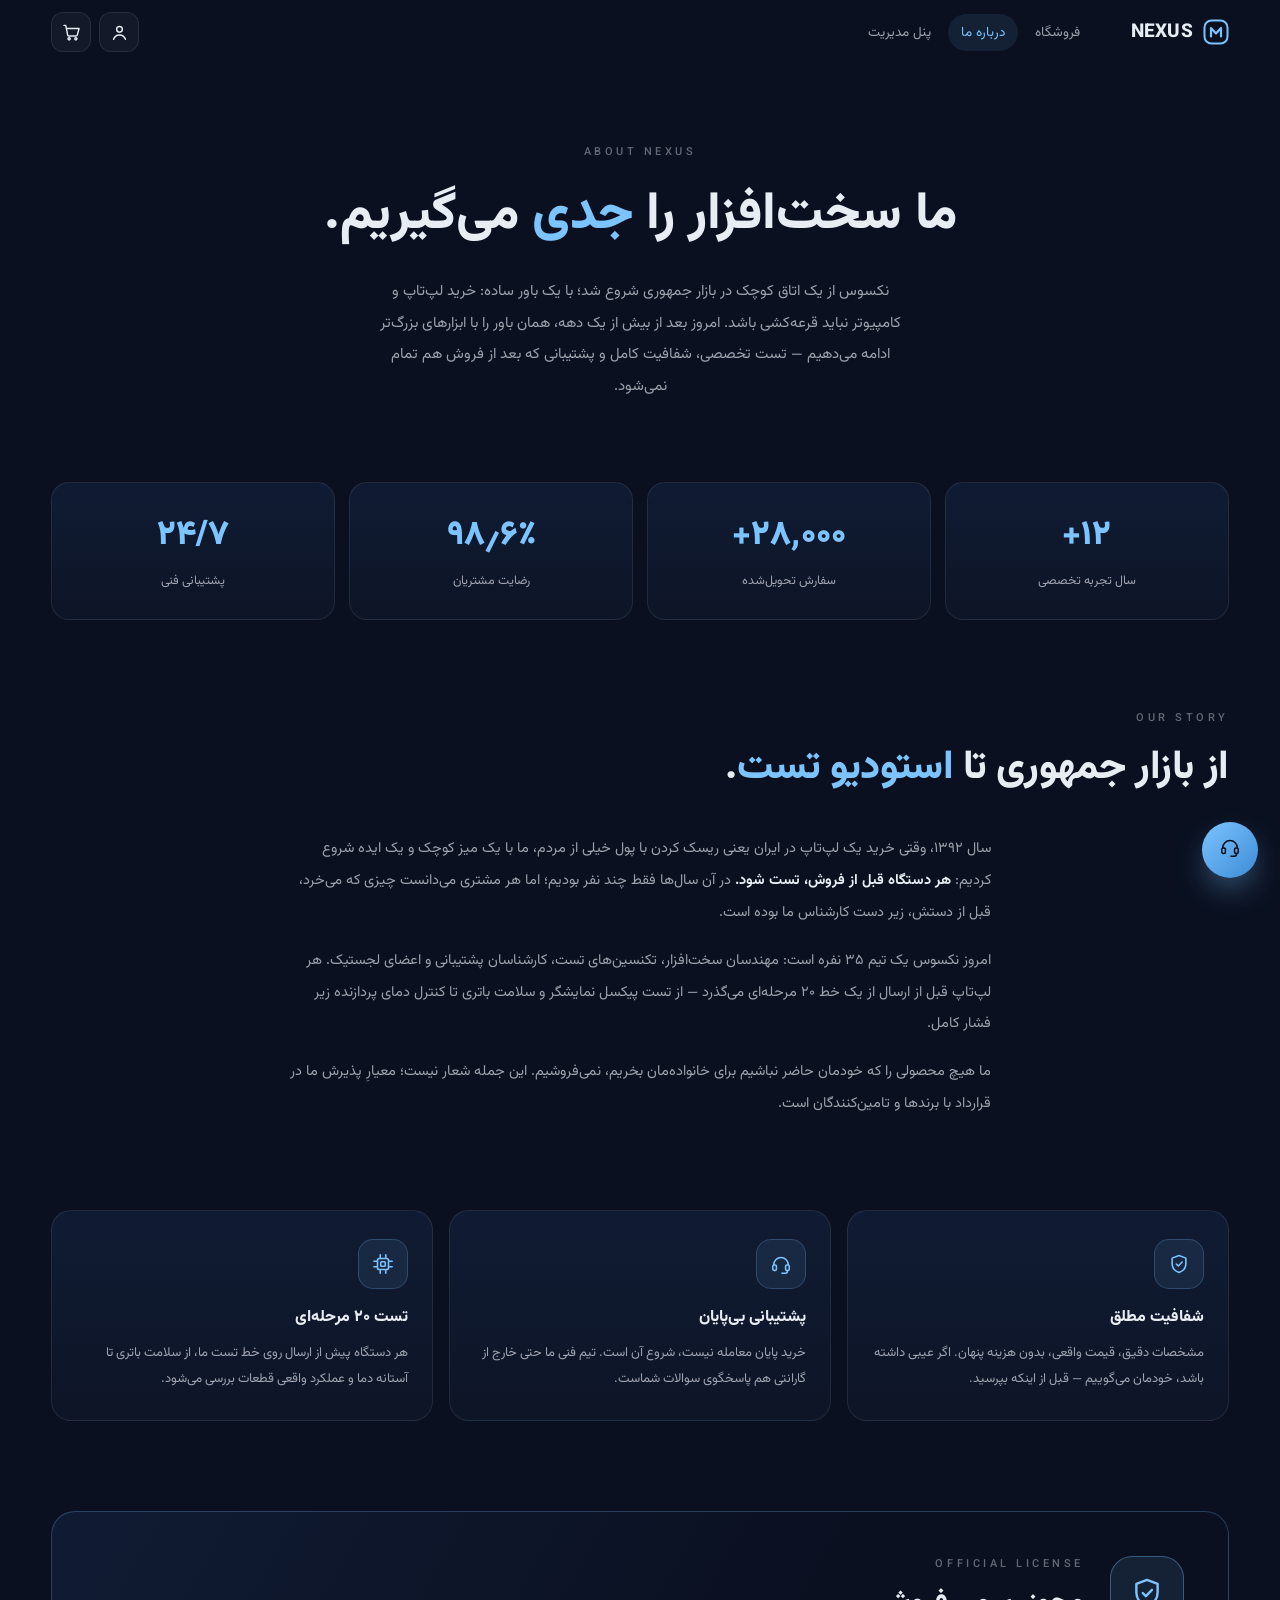
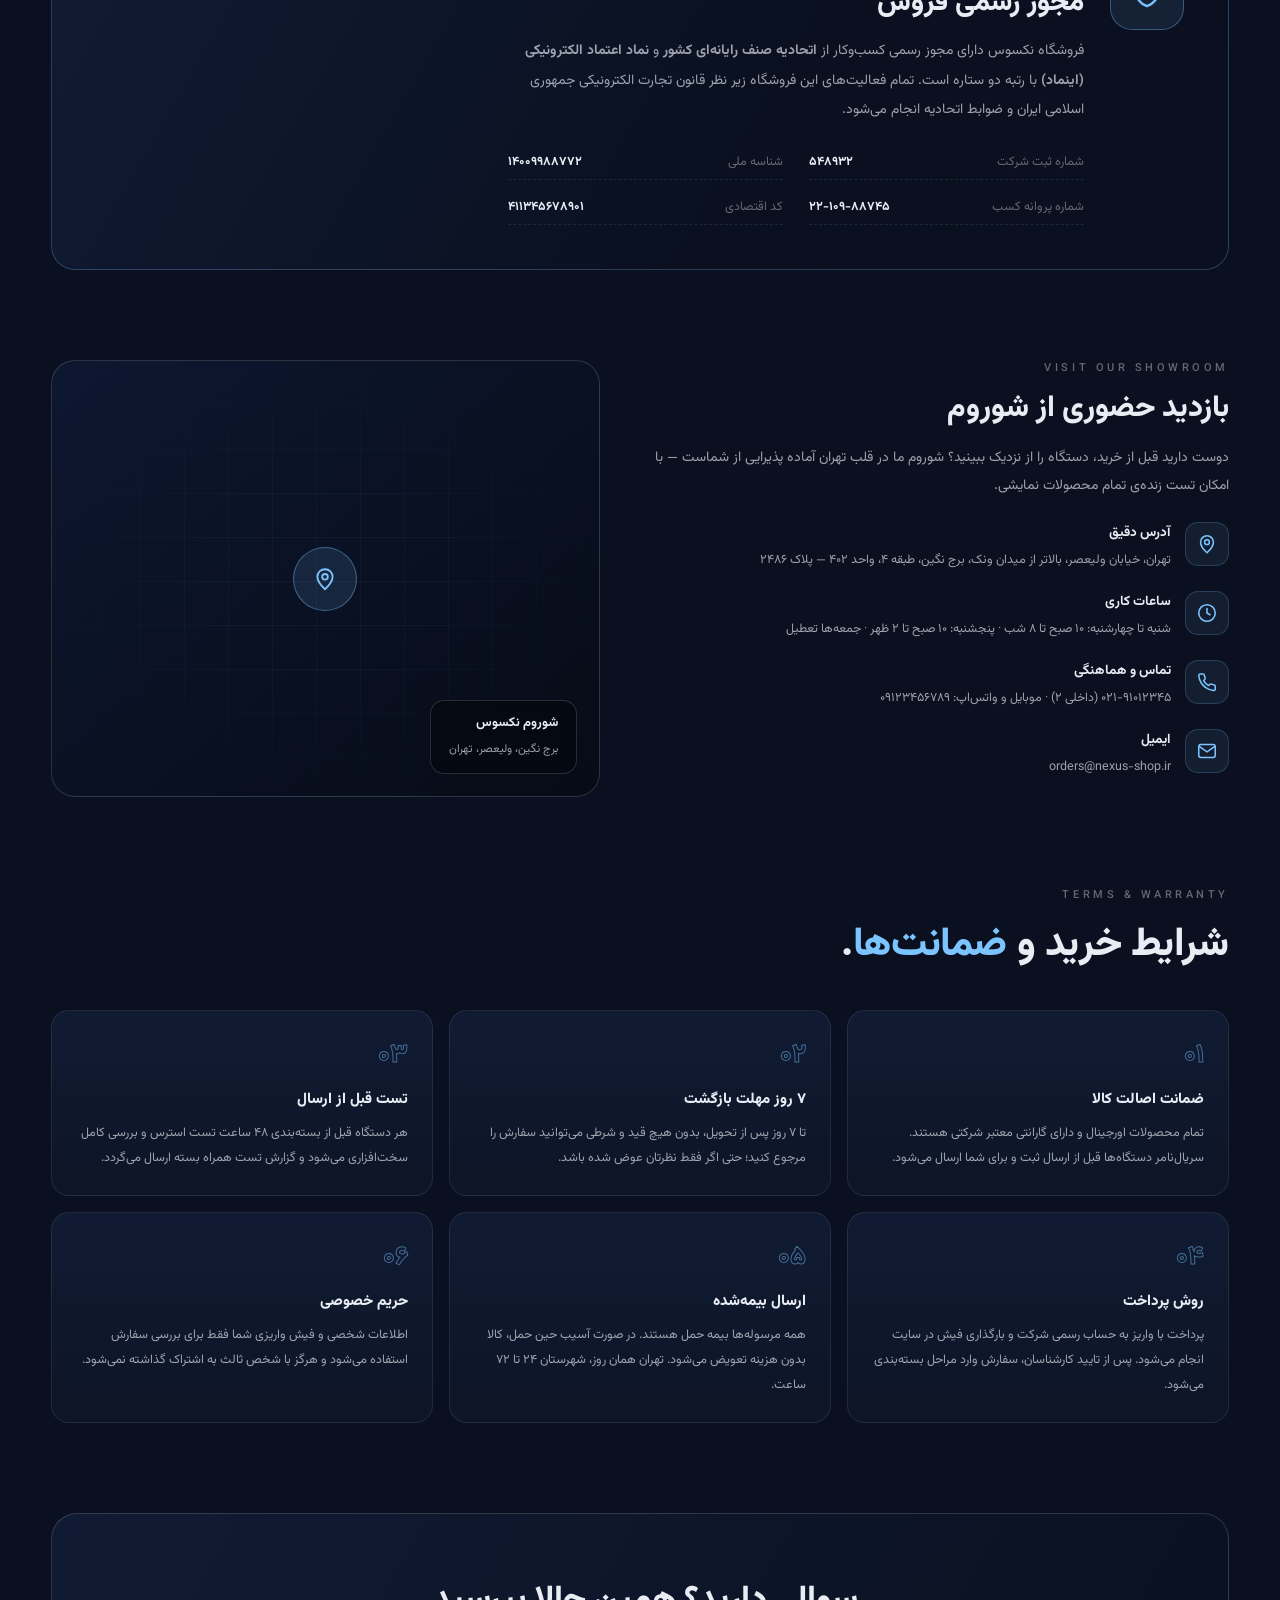
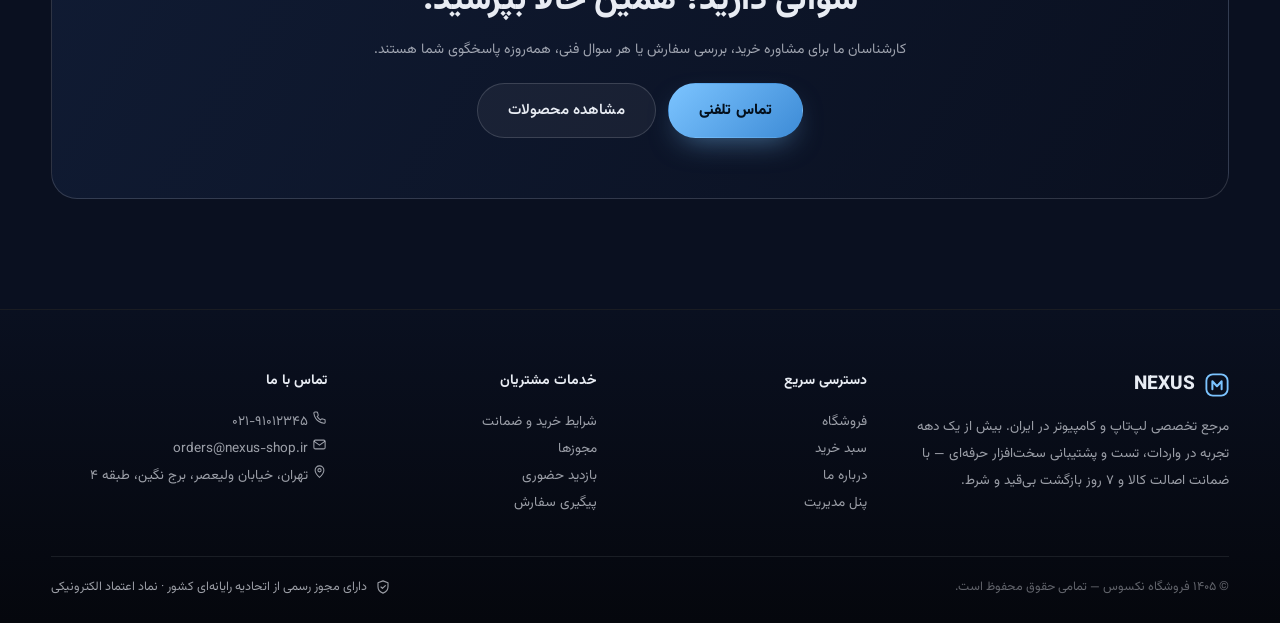
==== about.html @ 098ae483 "Nexus Shop — Persian computer & laptop store (static site)" ====
<!doctype html>
<html lang="fa" dir="rtl">
<head>
<meta charset="utf-8" />
<meta name="viewport" content="width=device-width, initial-scale=1, viewport-fit=cover" />
<title>درباره ما — نکسوس</title>
<link rel="preconnect" href="https://fonts.googleapis.com">
<link rel="preconnect" href="https://fonts.gstatic.com" crossorigin>
<link href="https://fonts.googleapis.com/css2?family=Vazirmatn:wght@200;300;400;500;600;700;800;900&display=swap" rel="stylesheet">
<link rel="stylesheet" href="css/styles.css">
<link rel="icon" href="data:image/svg+xml,<svg xmlns='http://www.w3.org/2000/svg' viewBox='0 0 26 26'><rect x='1' y='1' width='24' height='24' rx='7' fill='%230a1020' stroke='%237cc4ff' stroke-width='2'/><path d='M8 17.5V9l5 5.4L18 9v8.5' stroke='%237cc4ff' stroke-width='2.2' fill='none' stroke-linecap='round'/></svg>">
</head>
<body>

<main>
  <!-- hero -->
  <section class="about-hero">
    <div class="container">
      <div class="eyebrow">About Nexus</div>
      <h1>ما سخت‌افزار را <em>جدی</em> می‌گیریم.</h1>
      <p class="about-lede">
        نکسوس از یک اتاق کوچک در بازار جمهوری شروع شد؛ با یک باور ساده:
        خرید لپ‌تاپ و کامپیوتر نباید قرعه‌کشی باشد. امروز بعد از بیش از یک دهه،
        همان باور را با ابزارهای بزرگ‌تر ادامه می‌دهیم — تست تخصصی، شفافیت کامل
        و پشتیبانی که بعد از فروش هم تمام نمی‌شود.
      </p>
    </div>
  </section>

  <!-- numbers -->
  <section class="container">
    <div class="about-numbers">
      <div class="num reveal"><b>۱۲+</b><span>سال تجربه تخصصی</span></div>
      <div class="num reveal"><b>۲۸٬۰۰۰+</b><span>سفارش تحویل‌شده</span></div>
      <div class="num reveal"><b>۹۸٫۶٪</b><span>رضایت مشتریان</span></div>
      <div class="num reveal"><b>۲۴/۷</b><span>پشتیبانی فنی</span></div>
    </div>
  </section>

  <!-- story -->
  <section class="section container">
    <div class="section-head">
      <div>
        <div class="eyebrow">Our Story</div>
        <h2>از بازار جمهوری تا <em>استودیو تست</em>.</h2>
      </div>
    </div>
    <div class="about-story">
      <p>
        سال ۱۳۹۲، وقتی خرید یک لپ‌تاپ در ایران یعنی ریسک کردن با پول خیلی از مردم،
        ما با یک میز کوچک و یک ایده شروع کردیم: <b>هر دستگاه قبل از فروش، تست شود.</b>
        در آن سال‌ها فقط چند نفر بودیم؛ اما هر مشتری می‌دانست چیزی که می‌خرد،
        قبل از دستش، زیر دست کارشناس ما بوده است.
      </p>
      <p>
        امروز نکسوس یک تیم ۳۵ نفره است: مهندسان سخت‌افزار، تکنسین‌های تست،
        کارشناسان پشتیبانی و اعضای لجستیک. هر لپ‌تاپ قبل از ارسال از یک خط ۲۰ مرحله‌ای
        می‌گذرد — از تست پیکسل نمایشگر و سلامت باتری تا کنترل دمای پردازنده زیر فشار کامل.
      </p>
      <p>
        ما هیچ محصولی را که خودمان حاضر نباشیم برای خانواده‌مان بخریم، نمی‌فروشیم.
        این جمله شعار نیست؛ معیارِ پذیرش ما در قرارداد با برندها و تامین‌کنندگان است.
      </p>
    </div>
  </section>

  <!-- values -->
  <section class="section container">
    <div class="about-values">
      <div class="value-card reveal">
        <div class="v-ico" data-ico="shield"></div>
        <h3>شفافیت مطلق</h3>
        <p>مشخصات دقیق، قیمت واقعی، بدون هزینه پنهان. اگر عیبی داشته باشد، خودمان می‌گوییم — قبل از اینکه بپرسید.</p>
      </div>
      <div class="value-card reveal">
        <div class="v-ico" data-ico="headset"></div>
        <h3>پشتیبانی بی‌پایان</h3>
        <p>خرید پایان معامله نیست، شروع آن است. تیم فنی ما حتی خارج از گارانتی هم پاسخگوی سوالات شماست.</p>
      </div>
      <div class="value-card reveal">
        <div class="v-ico" data-ico="cpu"></div>
        <h3>تست ۲۰ مرحله‌ای</h3>
        <p>هر دستگاه پیش از ارسال روی خط تست ما، از سلامت باتری تا آستانه دما و عملکرد واقعی قطعات بررسی می‌شود.</p>
      </div>
    </div>
  </section>

  <!-- license -->
  <section class="section container" id="license">
    <div class="license-card reveal">
      <div class="lic-badge" id="licBadge"></div>
      <div class="lic-body">
        <div class="eyebrow">Official License</div>
        <h2>مجوز رسمی فروش</h2>
        <p>
          فروشگاه نکسوس دارای مجوز رسمی کسب‌وکار از <b>اتحادیه صنف رایانه‌ای کشور</b> و
          <b>نماد اعتماد الکترونیکی (اینماد)</b> با رتبه دو ستاره است. تمام فعالیت‌های
          این فروشگاه زیر نظر قانون تجارت الکترونیکی جمهوری اسلامی ایران و
          ضوابط اتحادیه انجام می‌شود.
        </p>
        <div class="lic-meta">
          <div class="lic-item"><span>شماره ثبت شرکت</span><b dir="ltr">۵۴۸۹۳۲</b></div>
          <div class="lic-item"><span>شناسه ملی</span><b dir="ltr">۱۴۰۰۹۹۸۸۷۷۲</b></div>
          <div class="lic-item"><span>شماره پروانه کسب</span><b dir="ltr">۲۲-۱۰۹-۸۸۷۴۵</b></div>
          <div class="lic-item"><span>کد اقتصادی</span><b dir="ltr">۴۱۱۳۴۵۶۷۸۹۰۱</b></div>
        </div>
      </div>
    </div>
  </section>

  <!-- visit -->
  <section class="section container" id="visit">
    <div class="visit-grid">
      <div class="visit-info">
        <div class="eyebrow">Visit Our Showroom</div>
        <h2>بازدید حضوری از شوروم</h2>
        <p class="visit-lede">
          دوست دارید قبل از خرید، دستگاه را از نزدیک ببینید؟ شوروم ما در قلب تهران
          آماده پذیرایی از شماست — با امکان تست زنده‌ی تمام محصولات نمایشی.
        </p>
        <div class="visit-item">
          <div class="vi-ico" data-ico="pin"></div>
          <div>
            <b>آدرس دقیق</b>
            <span>تهران، خیابان ولیعصر، بالاتر از میدان ونک، برج نگین، طبقه ۴، واحد ۴۰۲ — پلاک ۲۴۸۶</span>
          </div>
        </div>
        <div class="visit-item">
          <div class="vi-ico" data-ico="clock"></div>
          <div>
            <b>ساعات کاری</b>
            <span>شنبه تا چهارشنبه: ۱۰ صبح تا ۸ شب · پنجشنبه: ۱۰ صبح تا ۲ ظهر · جمعه‌ها تعطیل</span>
          </div>
        </div>
        <div class="visit-item">
          <div class="vi-ico" data-ico="phone"></div>
          <div>
            <b>تماس و هماهنگی</b>
            <span>۰۲۱-۹۱۰۱۲۳۴۵ (داخلی ۲) · موبایل و واتس‌اپ: ۰۹۱۲۳۴۵۶۷۸۹</span>
          </div>
        </div>
        <div class="visit-item">
          <div class="vi-ico" data-ico="mail"></div>
          <div>
            <b>ایمیل</b>
            <span dir="ltr">orders@nexus-shop.ir</span>
          </div>
        </div>
      </div>
      <div class="visit-map">
        <div class="map-inner">
          <div class="map-pin" id="mapPin"></div>
          <div class="map-label">
            <b>شوروم نکسوس</b>
            <span>برج نگین، ولیعصر، تهران</span>
          </div>
          <div class="map-grid"></div>
        </div>
      </div>
    </div>
  </section>

  <!-- terms -->
  <section class="section container" id="terms">
    <div class="section-head">
      <div>
        <div class="eyebrow">Terms & Warranty</div>
        <h2>شرایط خرید و <em>ضمانت‌ها</em>.</h2>
      </div>
    </div>
    <div class="terms-grid">
      <div class="term-card reveal">
        <span class="term-num">۰۱</span>
        <h3>ضمانت اصالت کالا</h3>
        <p>تمام محصولات اورجینال و دارای گارانتی معتبر شرکتی هستند. سریال‌نامر دستگاه‌ها قبل از ارسال ثبت و برای شما ارسال می‌شود.</p>
      </div>
      <div class="term-card reveal">
        <span class="term-num">۰۲</span>
        <h3>۷ روز مهلت بازگشت</h3>
        <p>تا ۷ روز پس از تحویل، بدون هیچ قید و شرطی می‌توانید سفارش را مرجوع کنید؛ حتی اگر فقط نظرتان عوض شده باشد.</p>
      </div>
      <div class="term-card reveal">
        <span class="term-num">۰۳</span>
        <h3>تست قبل از ارسال</h3>
        <p>هر دستگاه قبل از بسته‌بندی ۴۸ ساعت تست استرس و بررسی کامل سخت‌افزاری می‌شود و گزارش تست همراه بسته ارسال می‌گردد.</p>
      </div>
      <div class="term-card reveal">
        <span class="term-num">۰۴</span>
        <h3>روش پرداخت</h3>
        <p>پرداخت با واریز به حساب رسمی شرکت و بارگذاری فیش در سایت انجام می‌شود. پس از تایید کارشناسان، سفارش وارد مراحل بسته‌بندی می‌شود.</p>
      </div>
      <div class="term-card reveal">
        <span class="term-num">۰۵</span>
        <h3>ارسال بیمه‌شده</h3>
        <p>همه مرسوله‌ها بیمه حمل هستند. در صورت آسیب حین حمل، کالا بدون هزینه تعویض می‌شود. تهران همان روز، شهرستان ۲۴ تا ۷۲ ساعت.</p>
      </div>
      <div class="term-card reveal">
        <span class="term-num">۰۶</span>
        <h3>حریم خصوصی</h3>
        <p>اطلاعات شخصی و فیش واریزی شما فقط برای بررسی سفارش استفاده می‌شود و هرگز با شخص ثالث به اشتراک گذاشته نمی‌شود.</p>
      </div>
    </div>
  </section>

  <!-- CTA -->
  <section class="section container">
    <div class="about-cta reveal">
      <h2>سوالی دارید؟ همین حالا بپرسید.</h2>
      <p>کارشناسان ما برای مشاوره خرید، بررسی سفارش یا هر سوال فنی، همه‌روزه پاسخگوی شما هستند.</p>
      <div class="cta-actions" style="display:flex;gap:12px;justify-content:center;flex-wrap:wrap;margin-top:22px">
        <a href="tel:02191012345" class="btn btn-primary btn-lg">تماس تلفنی</a>
        <a href="index.html#store" class="btn btn-ghost btn-lg">مشاهده محصولات</a>
      </div>
    </div>
  </section>
</main>

<script src="js/store.js"></script>
<script src="js/app.js"></script>
<script>
document.addEventListener('DOMContentLoaded', () => {
  const UI = window.NexusUI;
  document.querySelectorAll('[data-ico]').forEach((el) => { el.innerHTML = UI.icon(el.dataset.ico, 22); });
  document.getElementById('licBadge').innerHTML = UI.icon('shield', 34);
  document.getElementById('mapPin').innerHTML = UI.icon('pin', 26);
  UI.observeReveals();
});
</script>

<style>
/* ---- about page styles ---- */
.about-hero{
  padding:calc(var(--nav-h) + 80px) 0 30px;
  text-align:center;
}
.about-hero h1{font-size:clamp(28px,4.4vw,52px);font-weight:800;margin:14px 0 20px}
.about-hero h1 em{font-style:normal;color:var(--accent)}
.about-lede{
  max-width:68ch;margin-inline:auto;color:var(--ink2);
  font-size:15px;line-height:2.1;
}
.about-numbers{
  display:grid;grid-template-columns:repeat(4,1fr);gap:14px;
  margin-top:50px;
}
@media(max-width:760px){.about-numbers{grid-template-columns:repeat(2,1fr)}}
.num{
  text-align:center;padding:26px 14px;border-radius:18px;
  background:linear-gradient(180deg,var(--panel2),var(--panel));
  border:1px solid var(--line);
}
.num b{display:block;font-size:clamp(22px,3vw,34px);font-weight:900;color:var(--accent);margin-bottom:6px}
.num span{font-size:12.5px;color:var(--ink2)}
.about-story{max-width:78ch;margin-inline:auto;display:flex;flex-direction:column;gap:16px}
.about-story p{font-size:14.5px;line-height:2.2;color:var(--ink2)}
.about-story b{color:var(--ink)}
.about-values{display:grid;grid-template-columns:repeat(3,1fr);gap:16px}
@media(max-width:820px){.about-values{grid-template-columns:1fr}}
.value-card{
  background:linear-gradient(180deg,var(--panel2),var(--panel));
  border:1px solid var(--line);border-radius:20px;padding:28px 24px;
}
.value-card .v-ico{
  width:50px;height:50px;border-radius:15px;margin-bottom:16px;
  background:rgba(124,196,255,.09);border:1px solid rgba(124,196,255,.22);
  display:grid;place-items:center;color:var(--accent);
}
.value-card h3{font-size:16px;font-weight:800;margin-bottom:10px}
.value-card p{font-size:13px;color:var(--ink2);line-height:2}
.license-card{
  display:flex;gap:26px;align-items:flex-start;
  background:linear-gradient(120deg,#101b33,#0a1020 60%);
  border:1px solid rgba(124,196,255,.25);border-radius:24px;
  padding:clamp(26px,4vw,44px);
}
@media(max-width:720px){.license-card{flex-direction:column}}
.lic-badge{
  width:74px;height:74px;flex:none;border-radius:22px;
  background:rgba(124,196,255,.1);border:1px solid rgba(124,196,255,.35);
  display:grid;place-items:center;color:var(--accent);
}
.lic-body h2{font-size:clamp(20px,2.6vw,28px);font-weight:800;margin:8px 0 12px}
.lic-body > p{font-size:14px;color:var(--ink2);line-height:2.1;max-width:72ch}
.lic-meta{display:grid;grid-template-columns:repeat(2,minmax(0,1fr));gap:10px 26px;margin-top:20px}
@media(max-width:560px){.lic-meta{grid-template-columns:1fr}}
.lic-item{display:flex;justify-content:space-between;gap:12px;font-size:12.5px;
  border-bottom:1px dashed var(--line);padding:7px 0}
.lic-item span{color:var(--ink3)}
.lic-item b{font-weight:700}
.visit-grid{display:grid;grid-template-columns:1.1fr 1fr;gap:26px;align-items:stretch}
@media(max-width:880px){.visit-grid{grid-template-columns:1fr}}
.visit-info h2{font-size:clamp(20px,2.8vw,30px);font-weight:800;margin:8px 0 12px}
.visit-lede{font-size:14px;color:var(--ink2);line-height:2;margin-bottom:22px}
.visit-item{display:flex;gap:14px;margin-bottom:18px}
.visit-item .vi-ico{
  width:44px;height:44px;flex:none;border-radius:13px;
  background:rgba(124,196,255,.08);border:1px solid rgba(124,196,255,.2);
  display:grid;place-items:center;color:var(--accent);
}
.visit-item b{display:block;font-size:13.5px;margin-bottom:4px}
.visit-item span{font-size:12.5px;color:var(--ink2);line-height:1.9}
.visit-map{
  border-radius:24px;overflow:hidden;border:1px solid var(--line2);
  background:linear-gradient(140deg,#0d1730,#070b16);
  min-height:340px;position:relative;
}
.map-inner{
  position:absolute;inset:0;display:grid;place-items:center;overflow:hidden;
}
.map-grid{
  position:absolute;inset:0;
  background-image:
    linear-gradient(rgba(124,196,255,.05) 1px, transparent 1px),
    linear-gradient(90deg, rgba(124,196,255,.05) 1px, transparent 1px);
  background-size:44px 44px;
  -webkit-mask-image:radial-gradient(ellipse 70% 70% at 50% 50%, black 30%, transparent 75%);
  mask-image:radial-gradient(ellipse 70% 70% at 50% 50%, black 30%, transparent 75%);
}
.map-pin{
  width:64px;height:64px;border-radius:50%;z-index:2;
  background:rgba(124,196,255,.12);border:1px solid rgba(124,196,255,.4);
  display:grid;place-items:center;color:var(--accent);
  box-shadow:0 0 0 0 rgba(124,196,255,.4);
  animation:pinPulse 2.4s infinite;
}
@keyframes pinPulse{
  0%{box-shadow:0 0 0 0 rgba(124,196,255,.35)}
  70%{box-shadow:0 0 0 26px rgba(124,196,255,0)}
  100%{box-shadow:0 0 0 0 rgba(124,196,255,0)}
}
.map-label{position:absolute;bottom:22px;right:22px;z-index:2;
  background:rgba(5,8,15,.75);backdrop-filter:blur(8px);
  border:1px solid var(--line2);border-radius:14px;padding:12px 18px;text-align:right}
.map-label b{display:block;font-size:13px;margin-bottom:3px}
.map-label span{font-size:11.5px;color:var(--ink2)}
.terms-grid{display:grid;grid-template-columns:repeat(3,1fr);gap:16px}
@media(max-width:920px){.terms-grid{grid-template-columns:repeat(2,1fr)}}
@media(max-width:600px){.terms-grid{grid-template-columns:1fr}}
.term-card{
  background:linear-gradient(180deg,var(--panel2),var(--panel));
  border:1px solid var(--line);border-radius:18px;padding:24px;
}
.term-num{
  display:inline-block;font-size:26px;font-weight:900;
  color:transparent;-webkit-text-stroke:1px rgba(124,196,255,.5);
  margin-bottom:12px;
}
.term-card h3{font-size:15px;font-weight:800;margin-bottom:10px}
.term-card p{font-size:12.5px;color:var(--ink2);line-height:2}
.about-cta{
  text-align:center;border:1px solid var(--line2);border-radius:26px;
  background:linear-gradient(120deg,#101b33,#0a1020);
  padding:clamp(30px,5vw,60px);
}
.about-cta h2{font-size:clamp(22px,3vw,34px);font-weight:800;margin-bottom:12px}
.about-cta p{color:var(--ink2);font-size:14px}
</style>
</body>
</html>
---- css/styles.css ----
/* =========================================================
   NEXUS — Global Stylesheet (RTL)
   Palette: deep navy + sky-blue accent + warm amber
   Font: Vazirmatn
   ========================================================= */

:root{
  --bg0:#05070d;
  --bg1:#0a1020;
  --bg2:#0e1730;
  --panel:#0d1526;
  --panel2:#101b33;
  --ink:#e8ecf3;
  --ink2:rgba(232,236,243,.66);
  --ink3:rgba(232,236,243,.4);
  --line:rgba(232,236,243,.09);
  --line2:rgba(232,236,243,.16);
  --accent:#7cc4ff;
  --accent2:#3d8bd6;
  --amber:#f4b06a;
  --green:#5ee7a1;
  --red:#ff7a7a;
  --purple:#b48cff;
  --radius:16px;
  --radius-sm:11px;
  --shadow:0 30px 60px -30px rgba(0,0,0,.6);
  --nav-h:64px;
}

*{box-sizing:border-box;margin:0;padding:0}
html{scroll-behavior:smooth}
html,body{background:var(--bg1);color:var(--ink);
  font-family:'Vazirmatn',system-ui,sans-serif;
  -webkit-font-smoothing:antialiased;text-rendering:optimizeLegibility}
body{min-height:100vh;overflow-x:hidden}
::selection{background:rgba(124,196,255,.3)}

img{max-width:100%;display:block}
a{color:inherit;text-decoration:none}
button{font-family:inherit;cursor:pointer}
input,select,textarea{font-family:inherit}
ul{list-style:none}

.container{width:min(1240px,92vw);margin-inline:auto}

/* ---------------- scrollbar ---------------- */
::-webkit-scrollbar{width:10px;height:10px}
::-webkit-scrollbar-track{background:var(--bg0)}
::-webkit-scrollbar-thumb{background:#1c2b4a;border-radius:8px;border:2px solid var(--bg0)}
::-webkit-scrollbar-thumb:hover{background:#2a3f6b}

/* =========================================================
   HEADER
   ========================================================= */
.site-header{
  position:fixed;top:0;left:0;right:0;z-index:60;
  transition:background .35s ease,border-color .35s ease,backdrop-filter .35s ease;
  border-bottom:1px solid transparent;
}
.site-header.scrolled{
  background:rgba(6,9,17,.82);
  backdrop-filter:blur(14px);
  border-bottom-color:var(--line);
}
.nav-inner{
  height:var(--nav-h);display:flex;align-items:center;gap:26px;
}
.brand{display:flex;align-items:center;gap:10px;font-weight:800;font-size:19px;letter-spacing:.01em}
.brand svg{flex:none}
.nav-links{display:flex;gap:4px;margin-inline-start:12px}
.nav-links a{
  padding:8px 13px;border-radius:999px;font-size:13.5px;color:var(--ink2);
  transition:color .2s,background .2s;
}
.nav-links a:hover{color:var(--ink);background:rgba(255,255,255,.05)}
.nav-links a.active{color:var(--accent);background:rgba(124,196,255,.09)}
.nav-spacer{flex:1}
.nav-actions{display:flex;align-items:center;gap:8px}
.icon-btn{
  position:relative;width:40px;height:40px;border-radius:12px;
  display:grid;place-items:center;
  background:rgba(255,255,255,.04);border:1px solid var(--line);
  color:var(--ink);transition:background .2s,border-color .2s,transform .2s;
}
.icon-btn:hover{background:rgba(255,255,255,.08);border-color:var(--line2)}
.icon-btn:active{transform:scale(.94)}
.cart-badge{
  position:absolute;top:-5px;inset-inline-end:-5px;
  min-width:18px;height:18px;padding:0 5px;border-radius:999px;
  background:var(--amber);color:#1a1207;font-size:10.5px;font-weight:800;
  display:none;place-items:center;line-height:1;
  box-shadow:0 0 0 2px var(--bg1);
}
.burger{display:none}
.mobile-menu{
  display:none;position:fixed;top:var(--nav-h);left:0;right:0;z-index:59;
  background:rgba(6,9,17,.97);backdrop-filter:blur(14px);
  border-bottom:1px solid var(--line);padding:10px 5vw 18px;
}
.mobile-menu.open{display:block}
.mobile-menu a{display:block;padding:12px 8px;font-size:15px;color:var(--ink2);border-bottom:1px solid var(--line)}
.mobile-menu a:last-child{border-bottom:none}
.mobile-menu a.active{color:var(--accent)}

@media(max-width:820px){
  .nav-links{display:none}
  .burger{display:grid}
}

/* =========================================================
   BUTTONS / CHIPS
   ========================================================= */
.btn{
  display:inline-flex;align-items:center;justify-content:center;gap:8px;
  padding:12px 22px;border-radius:999px;border:1px solid transparent;
  font-size:14px;font-weight:600;letter-spacing:.01em;
  transition:transform .18s ease,box-shadow .25s ease,background .2s,border-color .2s,opacity .2s;
  user-select:none;
}
.btn:active{transform:scale(.97)}
.btn:disabled{opacity:.45;cursor:not-allowed}
.btn-primary{
  background:linear-gradient(135deg,var(--accent),var(--accent2));
  color:#04101d;font-weight:800;
  box-shadow:0 12px 30px -12px rgba(124,196,255,.55);
}
.btn-primary:hover{box-shadow:0 16px 38px -12px rgba(124,196,255,.7)}
.btn-ghost{background:rgba(255,255,255,.05);border-color:var(--line2);color:var(--ink)}
.btn-ghost:hover{background:rgba(255,255,255,.09)}
.btn-dark{background:#fff;color:#0a1020;font-weight:800}
.btn-danger{background:rgba(255,122,122,.1);border-color:rgba(255,122,122,.3);color:var(--red)}
.btn-danger:hover{background:rgba(255,122,122,.18)}
.btn-sm{padding:8px 15px;font-size:12.5px}
.btn-lg{padding:15px 30px;font-size:15px}
.btn-block{width:100%}

.chip{
  display:inline-flex;align-items:center;gap:6px;
  padding:6px 14px;border-radius:999px;font-size:12.5px;
  background:rgba(255,255,255,.05);border:1px solid var(--line);color:var(--ink2);
}
.chip.active{background:rgba(124,196,255,.12);border-color:rgba(124,196,255,.4);color:var(--accent)}

.eyebrow{
  font-size:11px;letter-spacing:.32em;text-transform:uppercase;
  color:var(--ink3);font-weight:500;
}

.badge{
  position:absolute;top:12px;inset-inline-start:12px;z-index:2;
  padding:5px 12px;border-radius:999px;font-size:11px;font-weight:700;
  background:var(--amber);color:#1a1207;
}
.badge.blue{background:var(--accent);color:#04101d}

/* =========================================================
   FOOTER
   ========================================================= */
.site-footer{
  margin-top:110px;border-top:1px solid var(--line);
  background:linear-gradient(180deg,var(--bg1),var(--bg0));
}
.footer-grid{
  display:grid;grid-template-columns:1.4fr 1fr 1fr 1.2fr;gap:40px;
  padding:60px 0 40px;
}
@media(max-width:900px){.footer-grid{grid-template-columns:1fr 1fr}}
@media(max-width:560px){.footer-grid{grid-template-columns:1fr}}
.footer-grid h4{font-size:14px;font-weight:700;margin-bottom:16px;color:var(--ink)}
.footer-grid p,.footer-grid a{font-size:13.5px;color:var(--ink2);line-height:2}
.footer-grid a:hover{color:var(--accent)}
.footer-brand{display:flex;align-items:center;gap:10px;font-weight:800;font-size:19px;margin-bottom:14px}
.footer-bottom{
  border-top:1px solid var(--line);padding:20px 0 26px;
  display:flex;align-items:center;justify-content:space-between;gap:14px;flex-wrap:wrap;
  font-size:12.5px;color:var(--ink3);
}
.footer-bottom .enamd{display:flex;align-items:center;gap:8px;color:var(--ink2)}

/* =========================================================
   SECTION HEADS
   ========================================================= */
.section{padding-top:90px}
.section-head{display:flex;align-items:flex-end;justify-content:space-between;gap:24px;margin-bottom:34px;flex-wrap:wrap}
.section-head h2{font-size:clamp(26px,3.4vw,40px);font-weight:800;letter-spacing:-.01em;margin-top:10px}
.section-head h2 em{font-style:normal;color:var(--accent)}
.section-head p{max-width:46ch;color:var(--ink2);font-size:14px;line-height:1.9}

/* =========================================================
   PRODUCT CARD
   ========================================================= */
.product-grid{display:grid;grid-template-columns:repeat(3,1fr);gap:20px}
@media(max-width:980px){.product-grid{grid-template-columns:repeat(2,1fr)}}
@media(max-width:600px){.product-grid{grid-template-columns:1fr}}
.pcard{
  position:relative;display:flex;flex-direction:column;
  background:linear-gradient(180deg,var(--panel2),var(--panel));
  border:1px solid var(--line);border-radius:20px;overflow:hidden;
  transition:transform .35s ease,border-color .35s ease,box-shadow .35s ease;
}
.pcard:hover{transform:translateY(-6px);border-color:rgba(124,196,255,.35);box-shadow:var(--shadow)}
.pcard-media{position:relative;aspect-ratio:4/3;overflow:hidden;background:var(--bg0)}
.pcard-media img{width:100%;height:100%;object-fit:cover;transition:transform .6s ease}
.pcard:hover .pcard-media img{transform:scale(1.06)}
.pcard-body{display:flex;flex-direction:column;gap:10px;padding:18px 18px 20px;flex:1}
.pcard-cat{font-size:11px;color:var(--ink3);letter-spacing:.14em}
.pcard-name{font-size:17.5px;font-weight:800}
.pcard-sub{font-size:12.5px;color:var(--ink2);line-height:1.8;
  display:-webkit-box;-webkit-line-clamp:2;-webkit-box-orient:vertical;overflow:hidden}
.pcard-meta{display:flex;align-items:center;gap:8px;font-size:12px;color:var(--amber);margin-top:2px}
.pcard-meta .sold{color:var(--ink3)}
.pcard-foot{display:flex;align-items:center;justify-content:space-between;gap:10px;margin-top:auto;padding-top:12px;border-top:1px solid var(--line)}
.price{font-size:15.5px;font-weight:800}
.price small{font-size:11px;font-weight:500;color:var(--ink3)}
.price-old{font-size:12px;color:var(--ink3);text-decoration:line-through;margin-inline-start:6px}
.add-btn{
  width:42px;height:42px;border-radius:13px;border:none;flex:none;
  background:linear-gradient(135deg,var(--accent),var(--accent2));color:#04101d;
  display:grid;place-items:center;
  transition:transform .2s,box-shadow .25s;
  box-shadow:0 10px 24px -10px rgba(124,196,255,.6);
}
.add-btn:hover{transform:translateY(-2px) scale(1.04)}
.add-btn:active{transform:scale(.92)}
.pcard-name a::after{content:"";position:absolute;inset:0}
.pcard .add-btn,.pcard .badge{position:relative;z-index:3}
.pcard .badge{position:absolute}

/* =========================================================
   MODAL
   ========================================================= */
.modal-overlay{
  position:fixed;inset:0;z-index:100;
  background:rgba(3,5,10,.72);backdrop-filter:blur(8px);
  display:grid;place-items:center;padding:20px;
  opacity:0;pointer-events:none;transition:opacity .28s ease;
}
[hidden]{display:none!important}
.modal-overlay.open{opacity:1;pointer-events:auto}
.modal{
  width:min(920px,100%);max-height:88vh;overflow:auto;
  background:linear-gradient(180deg,var(--panel2),var(--panel));
  border:1px solid var(--line2);border-radius:24px;
  transform:translateY(24px) scale(.98);transition:transform .32s cubic-bezier(.2,.9,.3,1.2);
  box-shadow:0 60px 120px -40px rgba(0,0,0,.8);
}
.modal-overlay.open .modal{transform:none}
.modal-close{
  position:sticky;top:14px;margin-inline-start:auto;margin-inline-end:14px;
  width:36px;height:36px;border-radius:50%;border:1px solid var(--line2);
  background:rgba(5,8,15,.7);color:var(--ink);display:grid;place-items:center;
  float:left;z-index:5;backdrop-filter:blur(6px);
}
.modal-close:hover{background:rgba(255,255,255,.1)}
.pm-layout{display:grid;grid-template-columns:1.05fr 1fr;gap:0}
@media(max-width:760px){.pm-layout{grid-template-columns:1fr}}
.pm-media{position:relative;background:var(--bg0);min-height:300px}
.pm-media img{width:100%;height:100%;object-fit:cover}
.pm-media .badge{top:16px;inset-inline-start:16px}
.pm-info{padding:30px 30px 34px;display:flex;flex-direction:column;gap:16px}
.pm-info .pm-cat{font-size:11px;color:var(--ink3);letter-spacing:.2em}
.pm-info h3{font-size:24px;font-weight:800;line-height:1.35}
.pm-rating{display:flex;align-items:center;gap:10px;font-size:13px;color:var(--amber)}
.pm-rating .sold{color:var(--ink3)}
.pm-desc{font-size:13.5px;color:var(--ink2);line-height:2}
.pm-highlights{display:flex;flex-direction:column;gap:8px}
.pm-highlights li{display:flex;gap:9px;align-items:flex-start;font-size:13px;color:var(--ink2);line-height:1.8}
.pm-highlights svg{flex:none;margin-top:4px;color:var(--green)}
.pm-price-row{display:flex;align-items:center;justify-content:space-between;gap:12px;
  padding-top:16px;border-top:1px solid var(--line);margin-top:auto;flex-wrap:wrap}
.pm-price-row .price{font-size:20px}
.pm-actions{display:flex;gap:10px;align-items:center}
.qty{
  display:inline-flex;align-items:center;border:1px solid var(--line2);border-radius:999px;overflow:hidden;
}
.qty button{width:36px;height:40px;background:transparent;border:none;color:var(--ink);font-size:17px}
.qty button:hover{background:rgba(255,255,255,.07)}
.qty span{min-width:34px;text-align:center;font-weight:700;font-size:14px}
.pm-specs{display:grid;grid-template-columns:repeat(3,1fr);gap:10px}
@media(max-width:560px){.pm-specs{grid-template-columns:repeat(2,1fr)}}
.pm-specs .sp{
  background:rgba(255,255,255,.035);border:1px solid var(--line);
  border-radius:12px;padding:10px 12px;
}
.pm-specs .sp .l{font-size:10.5px;color:var(--ink3);letter-spacing:.06em;margin-bottom:4px}
.pm-specs .sp .v{font-size:12.5px;font-weight:600;line-height:1.6}
.pm-fullspecs{border-top:1px solid var(--line);padding-top:18px;display:flex;flex-direction:column;gap:0}
.pm-fullspecs .row{display:flex;justify-content:space-between;gap:20px;padding:9px 0;border-bottom:1px dashed var(--line);font-size:13px}
.pm-fullspecs .row:last-child{border-bottom:none}
.pm-fullspecs .row .k{color:var(--ink3)}
.pm-fullspecs .row .v{font-weight:600;text-align:left}

/* =========================================================
   TOAST
   ========================================================= */
.toast-wrap{position:fixed;bottom:24px;left:50%;transform:translateX(-50%);z-index:200;
  display:flex;flex-direction:column;gap:10px;align-items:center;pointer-events:none}
.toast{
  display:flex;align-items:center;gap:10px;
  background:rgba(13,21,38,.95);border:1px solid var(--line2);
  backdrop-filter:blur(10px);
  padding:12px 20px;border-radius:999px;font-size:13.5px;font-weight:600;
  box-shadow:0 20px 50px -20px rgba(0,0,0,.7);
  animation:toastIn .35s cubic-bezier(.2,.9,.3,1.2);
}
.toast.out{animation:toastOut .3s ease forwards}
.toast .t-ico{width:22px;height:22px;border-radius:50%;display:grid;place-items:center;flex:none}
.toast.ok .t-ico{background:rgba(94,231,161,.15);color:var(--green)}
.toast.err .t-ico{background:rgba(255,122,122,.15);color:var(--red)}
@keyframes toastIn{from{opacity:0;transform:translateY(16px) scale(.94)}to{opacity:1;transform:none}}
@keyframes toastOut{to{opacity:0;transform:translateY(10px) scale(.96)}}

/* =========================================================
   FORMS
   ========================================================= */
.field{display:flex;flex-direction:column;gap:7px;margin-bottom:16px}
.field label{font-size:12.5px;font-weight:600;color:var(--ink2)}
.field label .req{color:var(--amber)}
.field input,.field select,.field textarea{
  background:rgba(255,255,255,.04);border:1px solid var(--line2);
  border-radius:12px;padding:12px 14px;color:var(--ink);font-size:14px;
  transition:border-color .2s,box-shadow .2s,background .2s;
  width:100%;
}
.field textarea{resize:vertical;min-height:90px;line-height:1.9}
.field input:focus,.field select:focus,.field textarea:focus{
  outline:none;border-color:rgba(124,196,255,.55);
  box-shadow:0 0 0 4px rgba(124,196,255,.12);background:rgba(255,255,255,.06);
}
.field input::placeholder,.field textarea::placeholder{color:var(--ink3)}
.field .hint{font-size:11.5px;color:var(--ink3)}
.field-row{display:grid;grid-template-columns:1fr 1fr;gap:14px}
@media(max-width:560px){.field-row{grid-template-columns:1fr}}
select.field-select{appearance:none;
  background-image:url("data:image/svg+xml;utf8,<svg xmlns='http://www.w3.org/2000/svg' width='12' height='8' viewBox='0 0 12 8'><path d='M1 1l5 5 5-5' stroke='rgba(232,236,243,.5)' stroke-width='1.6' fill='none' stroke-linecap='round'/></svg>");
  background-repeat:no-repeat;background-position:left 14px center;padding-inline-start:14px;padding-inline-end:34px}

/* file upload */
.file-drop{
  border:1.5px dashed var(--line2);border-radius:14px;
  padding:22px 16px;text-align:center;cursor:pointer;
  transition:border-color .2s,background .2s;
  display:flex;flex-direction:column;align-items:center;gap:8px;
}
.file-drop:hover,.file-drop.drag{border-color:rgba(124,196,255,.6);background:rgba(124,196,255,.05)}
.file-drop .fd-ico{width:42px;height:42px;border-radius:12px;background:rgba(124,196,255,.1);
  display:grid;place-items:center;color:var(--accent)}
.file-drop .fd-title{font-size:13px;font-weight:600}
.file-drop .fd-sub{font-size:11.5px;color:var(--ink3)}
.file-drop input[type=file]{display:none}
.file-preview{
  margin-top:12px;display:none;align-items:center;gap:12px;
  background:rgba(255,255,255,.04);border:1px solid var(--line);
  border-radius:12px;padding:10px 12px;
}
.file-preview.show{display:flex}
.file-preview img{width:52px;height:52px;object-fit:cover;border-radius:9px;border:1px solid var(--line2)}
.file-preview .fp-meta{flex:1;min-width:0}
.file-preview .fp-name{font-size:12.5px;font-weight:600;white-space:nowrap;overflow:hidden;text-overflow:ellipsis}
.file-preview .fp-size{font-size:11px;color:var(--ink3)}
.file-preview .fp-x{width:30px;height:30px;border-radius:9px;border:1px solid var(--line2);
  background:transparent;color:var(--ink2);display:grid;place-items:center}
.file-preview .fp-x:hover{color:var(--red);border-color:rgba(255,122,122,.4)}

/* =========================================================
   MISC
   ========================================================= */
.skeleton{background:linear-gradient(90deg,rgba(255,255,255,.04),rgba(255,255,255,.09),rgba(255,255,255,.04));
  background-size:200% 100%;animation:sk 1.4s infinite}
@keyframes sk{to{background-position:-200% 0}}
.empty-state{
  text-align:center;padding:70px 20px;color:var(--ink3);
}
.empty-state .es-ico{width:74px;height:74px;margin:0 auto 18px;border-radius:22px;
  background:rgba(255,255,255,.04);border:1px solid var(--line);
  display:grid;place-items:center;color:var(--ink3)}
.empty-state h3{color:var(--ink2);font-size:17px;margin-bottom:8px}
.empty-state p{font-size:13px}

.reveal{opacity:0;transform:translateY(26px);transition:opacity .7s ease,transform .7s ease}
.reveal.in{opacity:1;transform:none}

/* =========================================================
   CART PAGE
   ========================================================= */
.page-head{display:flex;align-items:flex-end;justify-content:space-between;gap:18px;margin-bottom:30px;flex-wrap:wrap}
.page-head h1{font-size:clamp(24px,3vw,34px);font-weight:800;margin-top:8px}

.cart-layout{display:grid;grid-template-columns:1.6fr 1fr;gap:22px;align-items:start}
@media(max-width:960px){.cart-layout{grid-template-columns:1fr}}

.panel{
  background:linear-gradient(180deg,var(--panel2),var(--panel));
  border:1px solid var(--line);border-radius:20px;padding:22px;
}
.panel h3{font-size:16px;font-weight:800;margin-bottom:16px}

.cart-item{
  display:flex;gap:16px;align-items:center;
  background:linear-gradient(180deg,var(--panel2),var(--panel));
  border:1px solid var(--line);border-radius:18px;padding:14px 16px;
  margin-bottom:12px;
}
.ci-img{width:108px;height:82px;object-fit:cover;border-radius:12px;border:1px solid var(--line);flex:none}
.ci-info{flex:1;min-width:0}
.ci-cat{font-size:10.5px;color:var(--ink3);letter-spacing:.1em;margin-bottom:3px}
.ci-name{font-size:14.5px;font-weight:700;margin-bottom:5px}
.ci-en{font-size:11px;color:var(--ink3);font-weight:500}
.ci-price{display:flex;align-items:center;gap:8px}
.ci-price .price{font-size:13.5px}
.ci-controls{display:flex;flex-direction:column;align-items:flex-end;gap:8px;flex:none}
.ci-line{font-size:14px;font-weight:800;color:var(--accent);white-space:nowrap}
.ci-del{
  width:34px;height:34px;border-radius:10px;border:1px solid var(--line);
  background:transparent;color:var(--ink3);display:grid;place-items:center;
  transition:color .2s,border-color .2s,background .2s;
}
.ci-del:hover{color:var(--red);border-color:rgba(255,122,122,.4);background:rgba(255,122,122,.08)}
@media(max-width:640px){
  .cart-item{flex-wrap:wrap}
  .ci-controls{width:100%;flex-direction:row;justify-content:space-between;align-items:center}
}

.summary .sum-row{display:flex;justify-content:space-between;font-size:13.5px;color:var(--ink2);padding:9px 0}
.summary .sum-row b{color:var(--ink);font-size:14px}
.summary .sum-row .free{color:var(--green)}
.summary .sum-row.total{border-top:1px dashed var(--line2);margin-top:8px;padding-top:14px}
.summary .sum-row.total b{color:var(--accent);font-size:16.5px}

.pay-guide{
  margin-top:16px;background:rgba(124,196,255,.05);border:1px solid rgba(124,196,255,.18);
  border-radius:14px;padding:14px 16px;
}
.pg-head{display:flex;align-items:center;gap:8px;font-size:12.5px;font-weight:700;color:var(--accent);margin-bottom:10px}
.pg-card{
  font-size:19px;font-weight:800;letter-spacing:.14em;color:var(--ink);
  background:rgba(0,0,0,.35);border:1px solid var(--line2);border-radius:10px;
  padding:12px 14px;text-align:center;margin-bottom:10px;
  text-shadow:0 0 18px rgba(124,196,255,.35);
}
.pg-row{display:flex;justify-content:space-between;font-size:12px;color:var(--ink2);padding:3px 0}
.pg-row b{color:var(--ink)}

.form-panel{margin-top:16px}

/* success overlay */
.success-overlay{
  position:fixed;inset:0;z-index:150;
  background:rgba(3,5,10,.8);backdrop-filter:blur(10px);
  display:grid;place-items:center;padding:20px;
  opacity:0;pointer-events:none;transition:opacity .3s;
}
.success-overlay.show{opacity:1;pointer-events:auto}
.success-card{
  width:min(430px,100%);text-align:center;
  background:linear-gradient(180deg,var(--panel2),var(--panel));
  border:1px solid var(--line2);border-radius:24px;padding:36px 30px;
  transform:translateY(18px) scale(.97);transition:transform .35s cubic-bezier(.2,.9,.3,1.2);
}
.success-overlay.show .success-card{transform:none}
.s-ico{
  width:64px;height:64px;border-radius:50%;margin:0 auto 18px;
  background:rgba(94,231,161,.12);border:1px solid rgba(94,231,161,.35);
  display:grid;place-items:center;color:var(--green);
}
.success-card h2{font-size:20px;margin-bottom:14px}
.s-sub{font-size:12.5px;color:var(--ink2)}
.s-code{
  font-size:24px;font-weight:900;letter-spacing:.12em;color:var(--accent);
  background:rgba(124,196,255,.08);border:1px dashed rgba(124,196,255,.4);
  border-radius:12px;padding:12px;margin:10px 0 14px;
}
.s-note{font-size:12.5px;color:var(--ink2);line-height:2;margin-bottom:22px}
.s-actions{display:flex;gap:10px;justify-content:center;flex-wrap:wrap}

/* =========================================================
   SUPPORT CHAT
   ========================================================= */
.chat-fab{
  position:fixed;bottom:22px;inset-inline-start:22px;z-index:90;
  width:56px;height:56px;border-radius:50%;border:none;
  background:linear-gradient(135deg,var(--accent),var(--accent2));
  color:#04101d;display:grid;place-items:center;
  box-shadow:0 14px 34px -10px rgba(124,196,255,.65);
  transition:transform .25s cubic-bezier(.2,.9,.3,1.4),box-shadow .25s;
}
.chat-fab:hover{transform:scale(1.08)}
.chat-fab:active{transform:scale(.94)}
.chat-fab .fab-ico{grid-area:1/1;transition:opacity .2s,transform .3s}
.chat-fab .fab-x{opacity:0;transform:rotate(-90deg) scale(.6)}
.chat-fab .fab-badge{
  position:absolute;top:-3px;inset-inline-end:-3px;
  min-width:19px;height:19px;padding:0 5px;border-radius:999px;
  background:var(--amber);color:#1a1207;font-size:10.5px;font-weight:800;
  display:grid;place-items:center;box-shadow:0 0 0 2px var(--bg1);
}

.chat-panel{
  position:fixed;bottom:90px;inset-inline-start:22px;z-index:95;
  width:min(340px,calc(100vw - 32px));height:min(480px,calc(100vh - 130px));
  display:flex;flex-direction:column;overflow:hidden;
  background:linear-gradient(180deg,var(--panel2),var(--panel));
  border:1px solid var(--line2);border-radius:20px;
  box-shadow:0 40px 90px -30px rgba(0,0,0,.85);
  opacity:0;transform:translateY(16px) scale(.96);transform-origin:bottom right;
  pointer-events:none;transition:opacity .28s ease,transform .32s cubic-bezier(.2,.9,.3,1.2);
}
.chat-panel.open{opacity:1;transform:none;pointer-events:auto}
.chat-head{
  display:flex;align-items:center;gap:11px;
  padding:14px 16px;border-bottom:1px solid var(--line);
  background:rgba(124,196,255,.05);flex:none;
}
.ch-ava{
  width:38px;height:38px;border-radius:12px;flex:none;
  background:rgba(124,196,255,.14);border:1px solid rgba(124,196,255,.35);
  display:grid;place-items:center;color:var(--accent);
}
.ch-title{flex:1;min-width:0}
.ch-title b{display:block;font-size:13.5px}
.ch-title span{display:flex;align-items:center;gap:6px;font-size:10.5px;color:var(--ink2);margin-top:2px}
.online-dot{width:7px;height:7px;border-radius:50%;background:var(--green);box-shadow:0 0 6px var(--green);display:inline-block}
.ch-close{width:30px;height:30px;border-radius:9px;border:1px solid var(--line);
  background:transparent;color:var(--ink2);display:grid;place-items:center}
.ch-close:hover{color:var(--ink);border-color:var(--line2)}

.chat-msgs{flex:1;overflow-y:auto;padding:14px;display:flex;flex-direction:column;gap:10px}
.chat-welcome{
  background:rgba(124,196,255,.07);border:1px solid rgba(124,196,255,.18);
  border-radius:13px;padding:11px 13px;font-size:12px;color:var(--ink2);line-height:1.9;
}
.chat-msg{display:flex;flex-direction:column;gap:3px;max-width:82%}
.chat-msg.me{align-self:flex-start;align-items:flex-start}
.chat-msg.admin{align-self:flex-end;align-items:flex-end}
.cm-bubble{padding:9px 13px;font-size:12.5px;line-height:1.9;border-radius:14px}
.chat-msg.me .cm-bubble{background:linear-gradient(135deg,var(--accent),var(--accent2));color:#04101d;font-weight:600;border-bottom-right-radius:5px}
.chat-msg.admin .cm-bubble{background:rgba(255,255,255,.07);border:1px solid var(--line);color:var(--ink);border-bottom-left-radius:5px}
.cm-time{font-size:9.5px;color:var(--ink3)}

.chat-input{
  display:flex;gap:8px;padding:11px;border-top:1px solid var(--line);flex:none;
}
.chat-input input{
  flex:1;background:rgba(255,255,255,.05);border:1px solid var(--line2);
  border-radius:999px;padding:10px 15px;color:var(--ink);font-size:13px;outline:none;
  transition:border-color .2s,box-shadow .2s;
}
.chat-input input:focus{border-color:rgba(124,196,255,.55);box-shadow:0 0 0 3px rgba(124,196,255,.12)}
.chat-input button{
  width:40px;height:40px;border-radius:50%;border:none;flex:none;
  background:linear-gradient(135deg,var(--accent),var(--accent2));color:#04101d;
  display:grid;place-items:center;
}
.chat-input button:active{transform:scale(.92)}
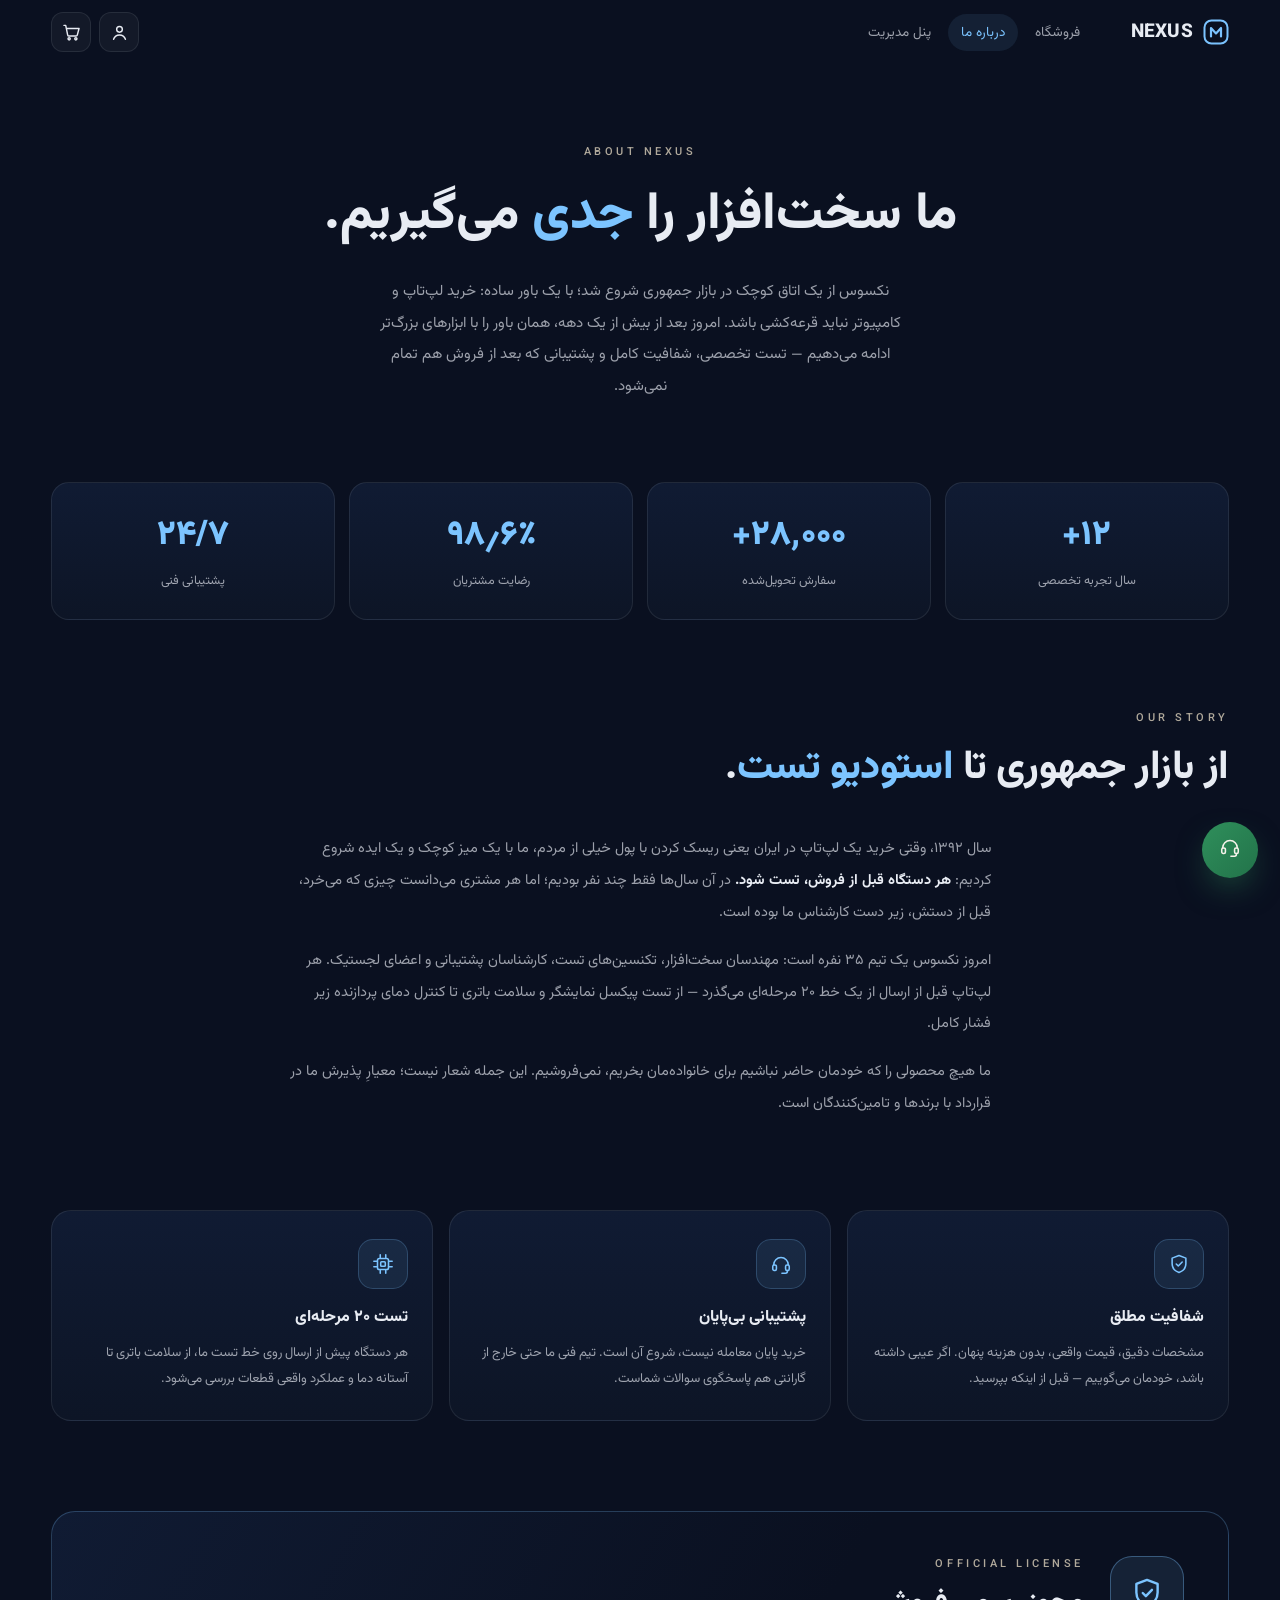
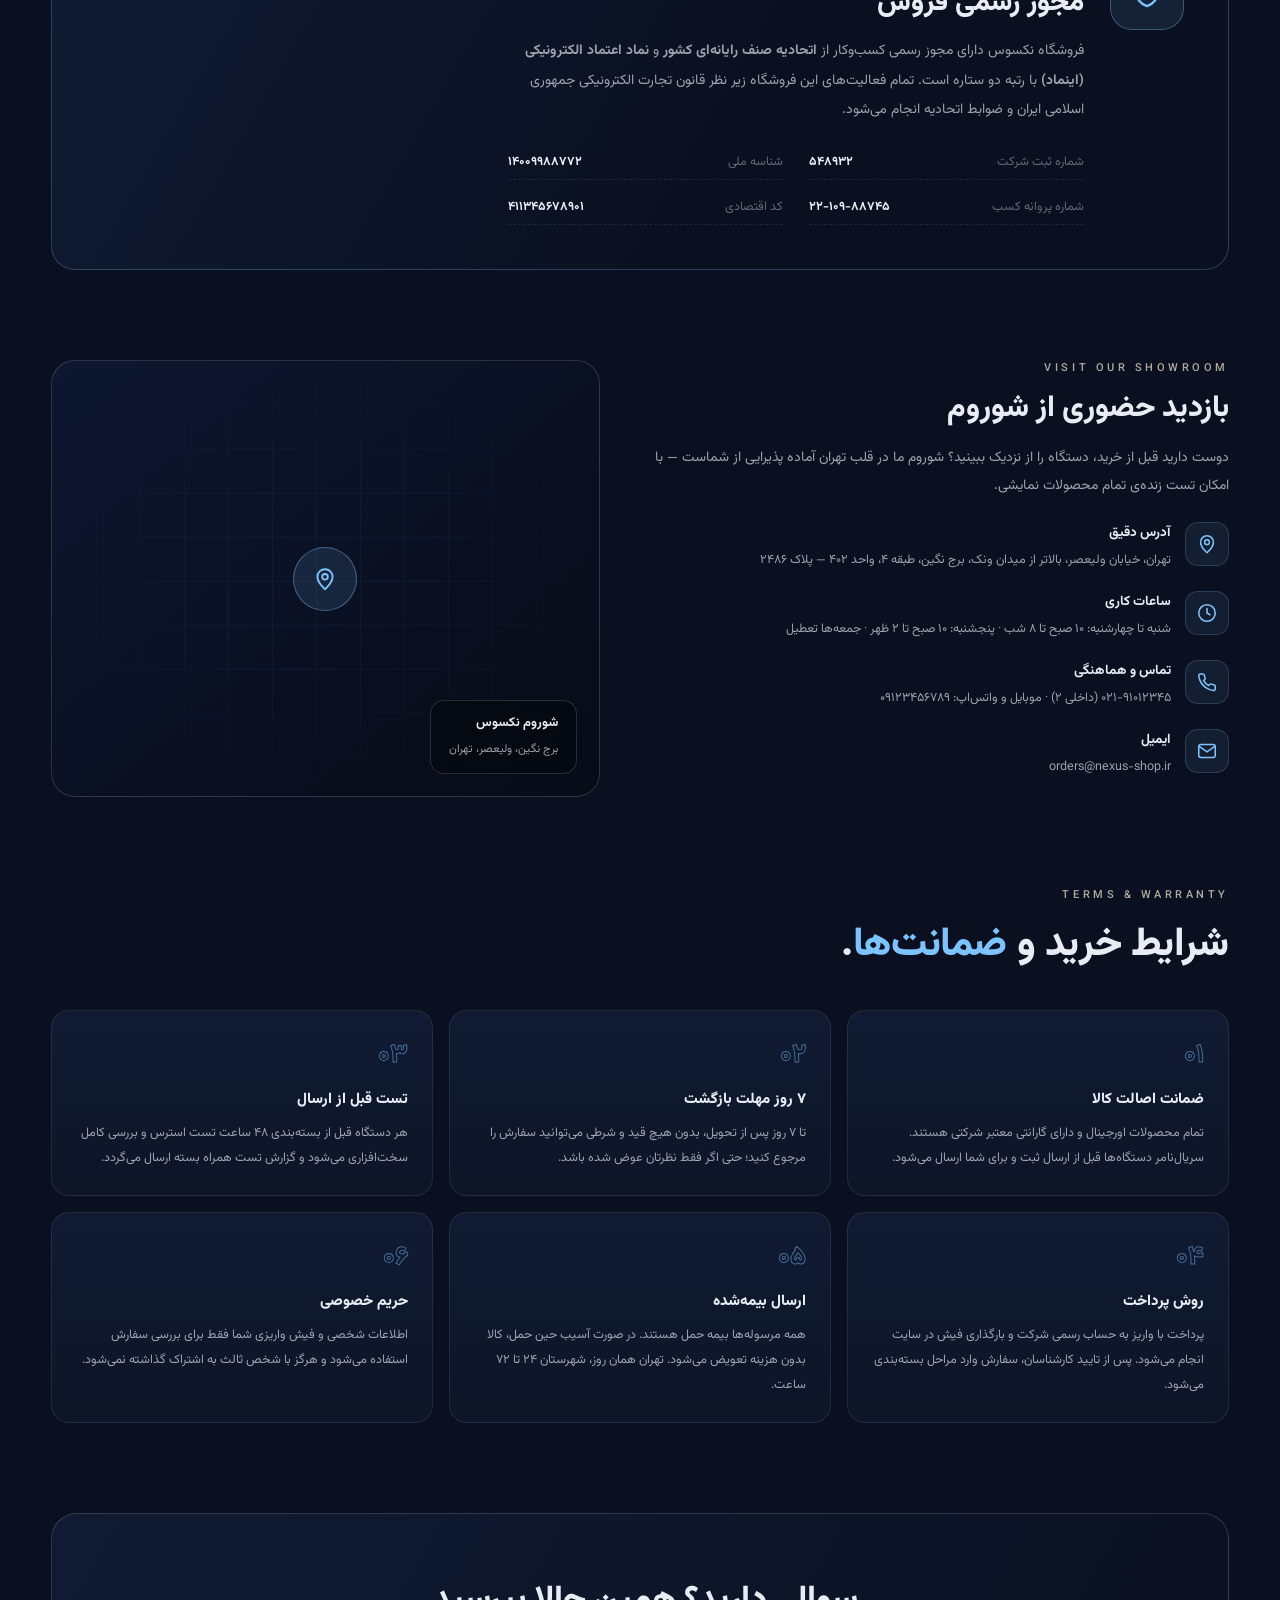
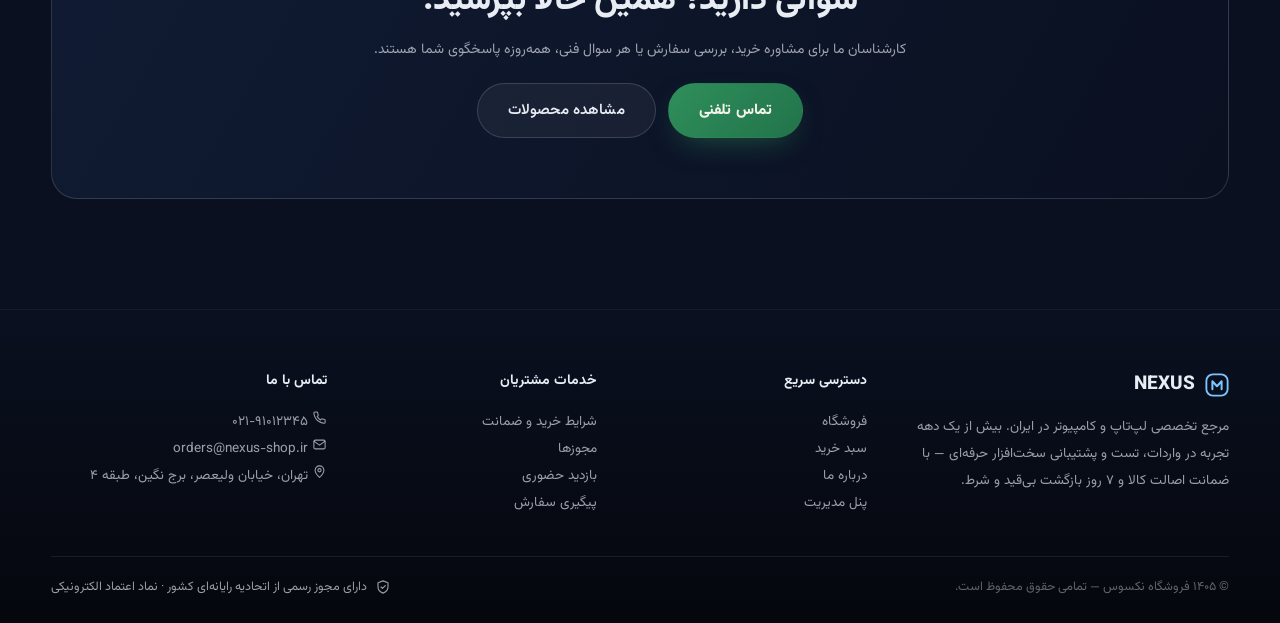
==== commit c2f04de0: "Add real cloud backend, warm palette, and hero night-scene backdrop - Orders and support chats now s" ====
--- a/about.html
+++ b/about.html
@@ -7,7 +7,7 @@
 <link rel="preconnect" href="https://fonts.googleapis.com">
 <link rel="preconnect" href="https://fonts.gstatic.com" crossorigin>
 <link href="https://fonts.googleapis.com/css2?family=Vazirmatn:wght@200;300;400;500;600;700;800;900&display=swap" rel="stylesheet">
-<link rel="stylesheet" href="css/styles.css">
+<link rel="stylesheet" href="css/styles.css?v=7">
 <link rel="icon" href="data:image/svg+xml,<svg xmlns='http://www.w3.org/2000/svg' viewBox='0 0 26 26'><rect x='1' y='1' width='24' height='24' rx='7' fill='%230a1020' stroke='%237cc4ff' stroke-width='2'/><path d='M8 17.5V9l5 5.4L18 9v8.5' stroke='%237cc4ff' stroke-width='2.2' fill='none' stroke-linecap='round'/></svg>">
 </head>
 <body>
@@ -215,8 +215,8 @@
   </section>
 </main>
 
-<script src="js/store.js"></script>
-<script src="js/app.js"></script>
+<script src="js/store.js?v=7"></script>
+<script src="js/app.js?v=7"></script>
 <script>
 document.addEventListener('DOMContentLoaded', () => {
   const UI = window.NexusUI;
--- a/css/styles.css
+++ b/css/styles.css
@@ -19,6 +19,11 @@
   --accent2:#3d8bd6;
   --amber:#f4b06a;
   --green:#5ee7a1;
+  /* warm additions: deep pine green for action buttons + cream */
+  --pine:#2f8f5b;
+  --pine2:#22734a;
+  --cream:#f3ead9;
+  --cream2:#e8dcc4;
   --red:#ff7a7a;
   --purple:#b48cff;
   --radius:16px;
@@ -120,11 +125,11 @@
 .btn:active{transform:scale(.97)}
 .btn:disabled{opacity:.45;cursor:not-allowed}
 .btn-primary{
-  background:linear-gradient(135deg,var(--accent),var(--accent2));
-  color:#04101d;font-weight:800;
-  box-shadow:0 12px 30px -12px rgba(124,196,255,.55);
-}
-.btn-primary:hover{box-shadow:0 16px 38px -12px rgba(124,196,255,.7)}
+  background:linear-gradient(135deg,var(--pine),var(--pine2));
+  color:#f5f2ea;font-weight:800;
+  box-shadow:0 12px 30px -12px rgba(47,143,91,.55);
+}
+.btn-primary:hover{box-shadow:0 16px 38px -12px rgba(47,143,91,.7);filter:brightness(1.07)}
 .btn-ghost{background:rgba(255,255,255,.05);border-color:var(--line2);color:var(--ink)}
 .btn-ghost:hover{background:rgba(255,255,255,.09)}
 .btn-dark{background:#fff;color:#0a1020;font-weight:800}
@@ -143,7 +148,7 @@
 
 .eyebrow{
   font-size:11px;letter-spacing:.32em;text-transform:uppercase;
-  color:var(--ink3);font-weight:500;
+  color:var(--cream2);opacity:.75;font-weight:500;
 }
 
 .badge{
@@ -199,6 +204,13 @@
   transition:transform .35s ease,border-color .35s ease,box-shadow .35s ease;
 }
 .pcard:hover{transform:translateY(-6px);border-color:rgba(124,196,255,.35);box-shadow:var(--shadow)}
+/* cream hover wash on product cards */
+.pcard::after{
+  content:"";position:absolute;inset:0;pointer-events:none;opacity:0;
+  background:radial-gradient(ellipse 90% 60% at 50% 0%, rgba(243,234,217,.07), transparent 70%);
+  transition:opacity .4s ease;
+}
+.pcard:hover::after{opacity:1}
 .pcard-media{position:relative;aspect-ratio:4/3;overflow:hidden;background:var(--bg0)}
 .pcard-media img{width:100%;height:100%;object-fit:cover;transition:transform .6s ease}
 .pcard:hover .pcard-media img{transform:scale(1.06)}
@@ -215,10 +227,10 @@
 .price-old{font-size:12px;color:var(--ink3);text-decoration:line-through;margin-inline-start:6px}
 .add-btn{
   width:42px;height:42px;border-radius:13px;border:none;flex:none;
-  background:linear-gradient(135deg,var(--accent),var(--accent2));color:#04101d;
+  background:linear-gradient(135deg,var(--pine),var(--pine2));color:#f5f2ea;
   display:grid;place-items:center;
   transition:transform .2s,box-shadow .25s;
-  box-shadow:0 10px 24px -10px rgba(124,196,255,.6);
+  box-shadow:0 10px 24px -10px rgba(47,143,91,.6);
 }
 .add-btn:hover{transform:translateY(-2px) scale(1.04)}
 .add-btn:active{transform:scale(.92)}
@@ -479,9 +491,9 @@
 .chat-fab{
   position:fixed;bottom:22px;inset-inline-start:22px;z-index:90;
   width:56px;height:56px;border-radius:50%;border:none;
-  background:linear-gradient(135deg,var(--accent),var(--accent2));
-  color:#04101d;display:grid;place-items:center;
-  box-shadow:0 14px 34px -10px rgba(124,196,255,.65);
+  background:linear-gradient(135deg,var(--pine),var(--pine2));
+  color:#f5f2ea;display:grid;place-items:center;
+  box-shadow:0 14px 34px -10px rgba(47,143,91,.65);
   transition:transform .25s cubic-bezier(.2,.9,.3,1.4),box-shadow .25s;
 }
 .chat-fab:hover{transform:scale(1.08)}
@@ -533,7 +545,7 @@
 .chat-msg.me{align-self:flex-start;align-items:flex-start}
 .chat-msg.admin{align-self:flex-end;align-items:flex-end}
 .cm-bubble{padding:9px 13px;font-size:12.5px;line-height:1.9;border-radius:14px}
-.chat-msg.me .cm-bubble{background:linear-gradient(135deg,var(--accent),var(--accent2));color:#04101d;font-weight:600;border-bottom-right-radius:5px}
+.chat-msg.me .cm-bubble{background:linear-gradient(135deg,var(--pine),var(--pine2));color:#f5f2ea;font-weight:600;border-bottom-right-radius:5px}
 .chat-msg.admin .cm-bubble{background:rgba(255,255,255,.07);border:1px solid var(--line);color:var(--ink);border-bottom-left-radius:5px}
 .cm-time{font-size:9.5px;color:var(--ink3)}
 
@@ -548,7 +560,28 @@
 .chat-input input:focus{border-color:rgba(124,196,255,.55);box-shadow:0 0 0 3px rgba(124,196,255,.12)}
 .chat-input button{
   width:40px;height:40px;border-radius:50%;border:none;flex:none;
-  background:linear-gradient(135deg,var(--accent),var(--accent2));color:#04101d;
+  background:linear-gradient(135deg,var(--pine),var(--pine2));color:#f5f2ea;
   display:grid;place-items:center;
 }
 .chat-input button:active{transform:scale(.92)}
+
+/* tiny status line under the chat messages */
+.chat-status{
+  min-height:0;padding:0 14px;font-size:11px;color:var(--pine);
+  text-align:center;transition:all .3s ease;flex:none;
+}
+.chat-status.on{padding-bottom:8px;font-weight:700}
+
+/* =========================================================
+   CLOUD SYNC STRIP (cart page)
+   ========================================================= */
+.cloud-tag{
+  display:flex;align-items:center;gap:10px;
+  background:linear-gradient(90deg, rgba(243,234,217,.10), rgba(243,234,217,.04));
+  border:1px solid rgba(243,234,217,.25);
+  color:var(--cream);
+  border-radius:14px;padding:13px 18px;margin-bottom:20px;
+  font-size:13.5px;font-weight:600;
+  animation:toastIn .4s cubic-bezier(.2,.9,.3,1.2);
+}
+.cloud-tag span{font-size:17px}
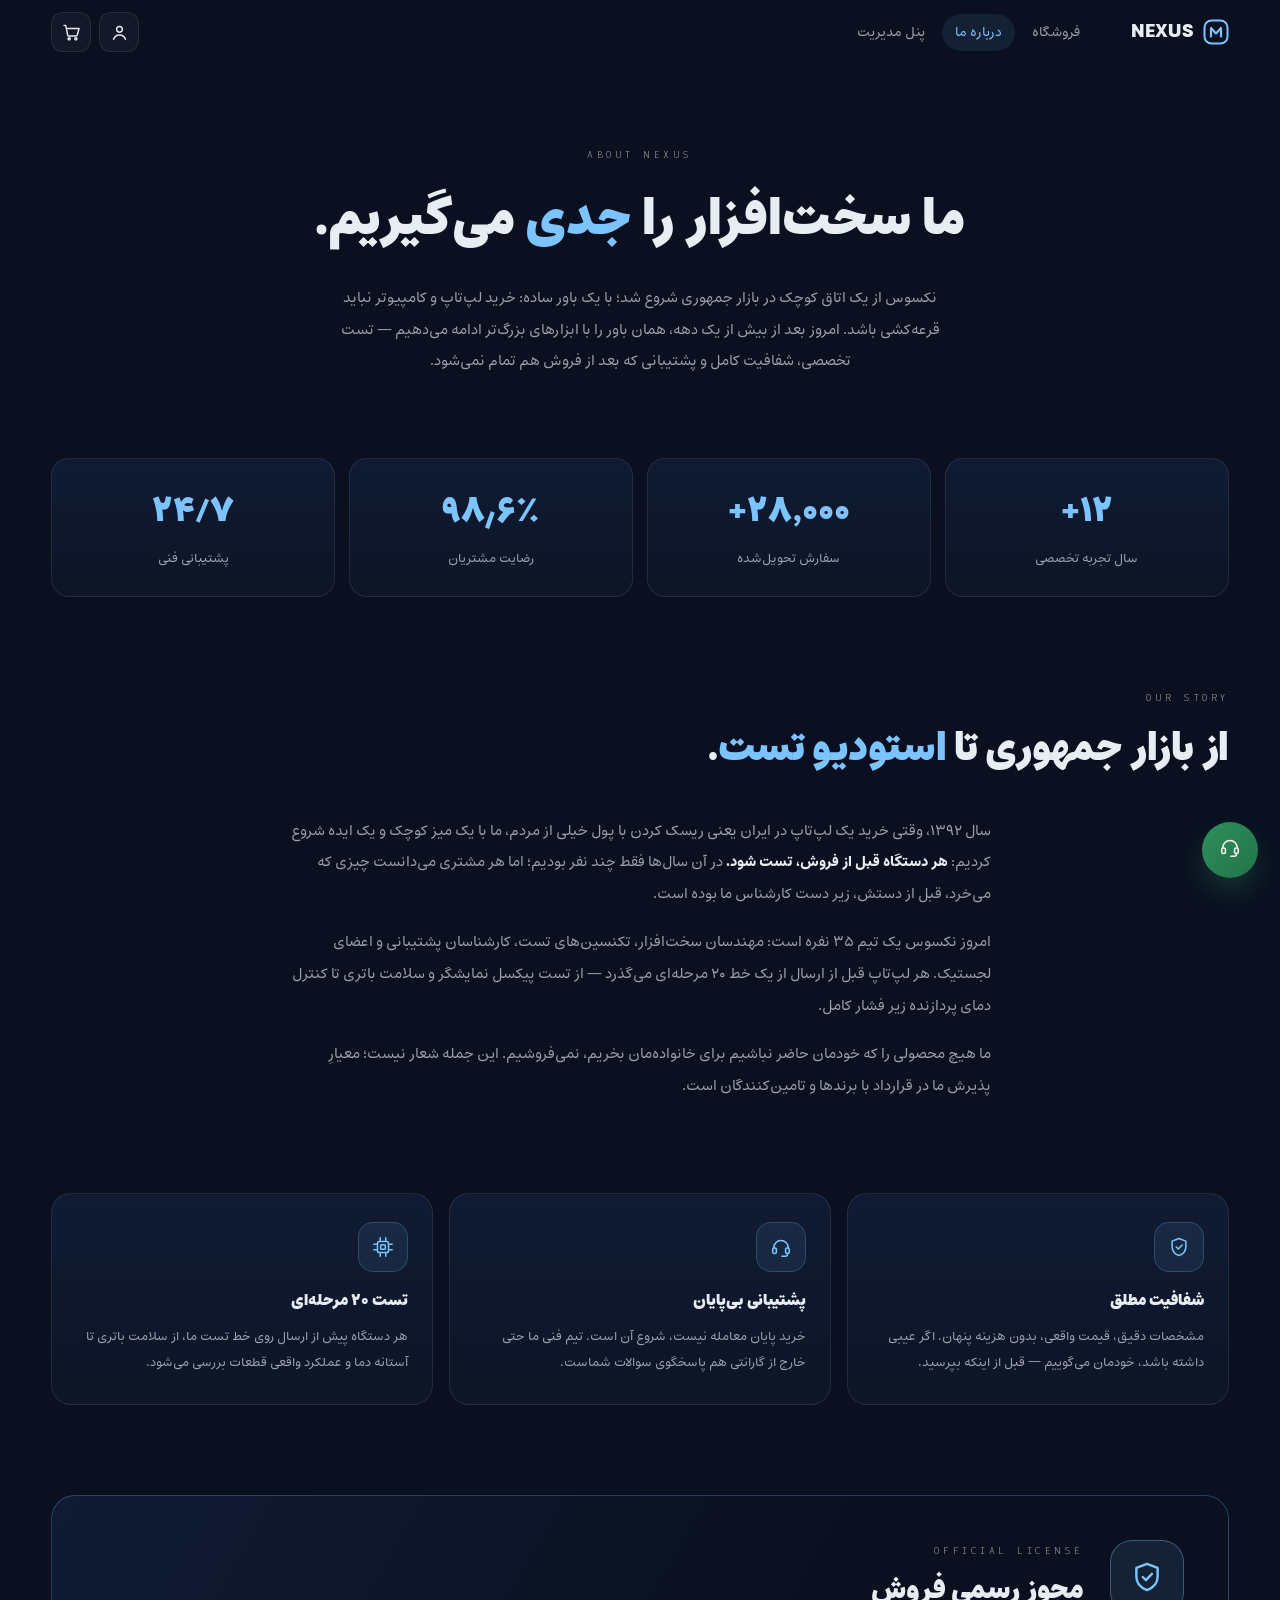
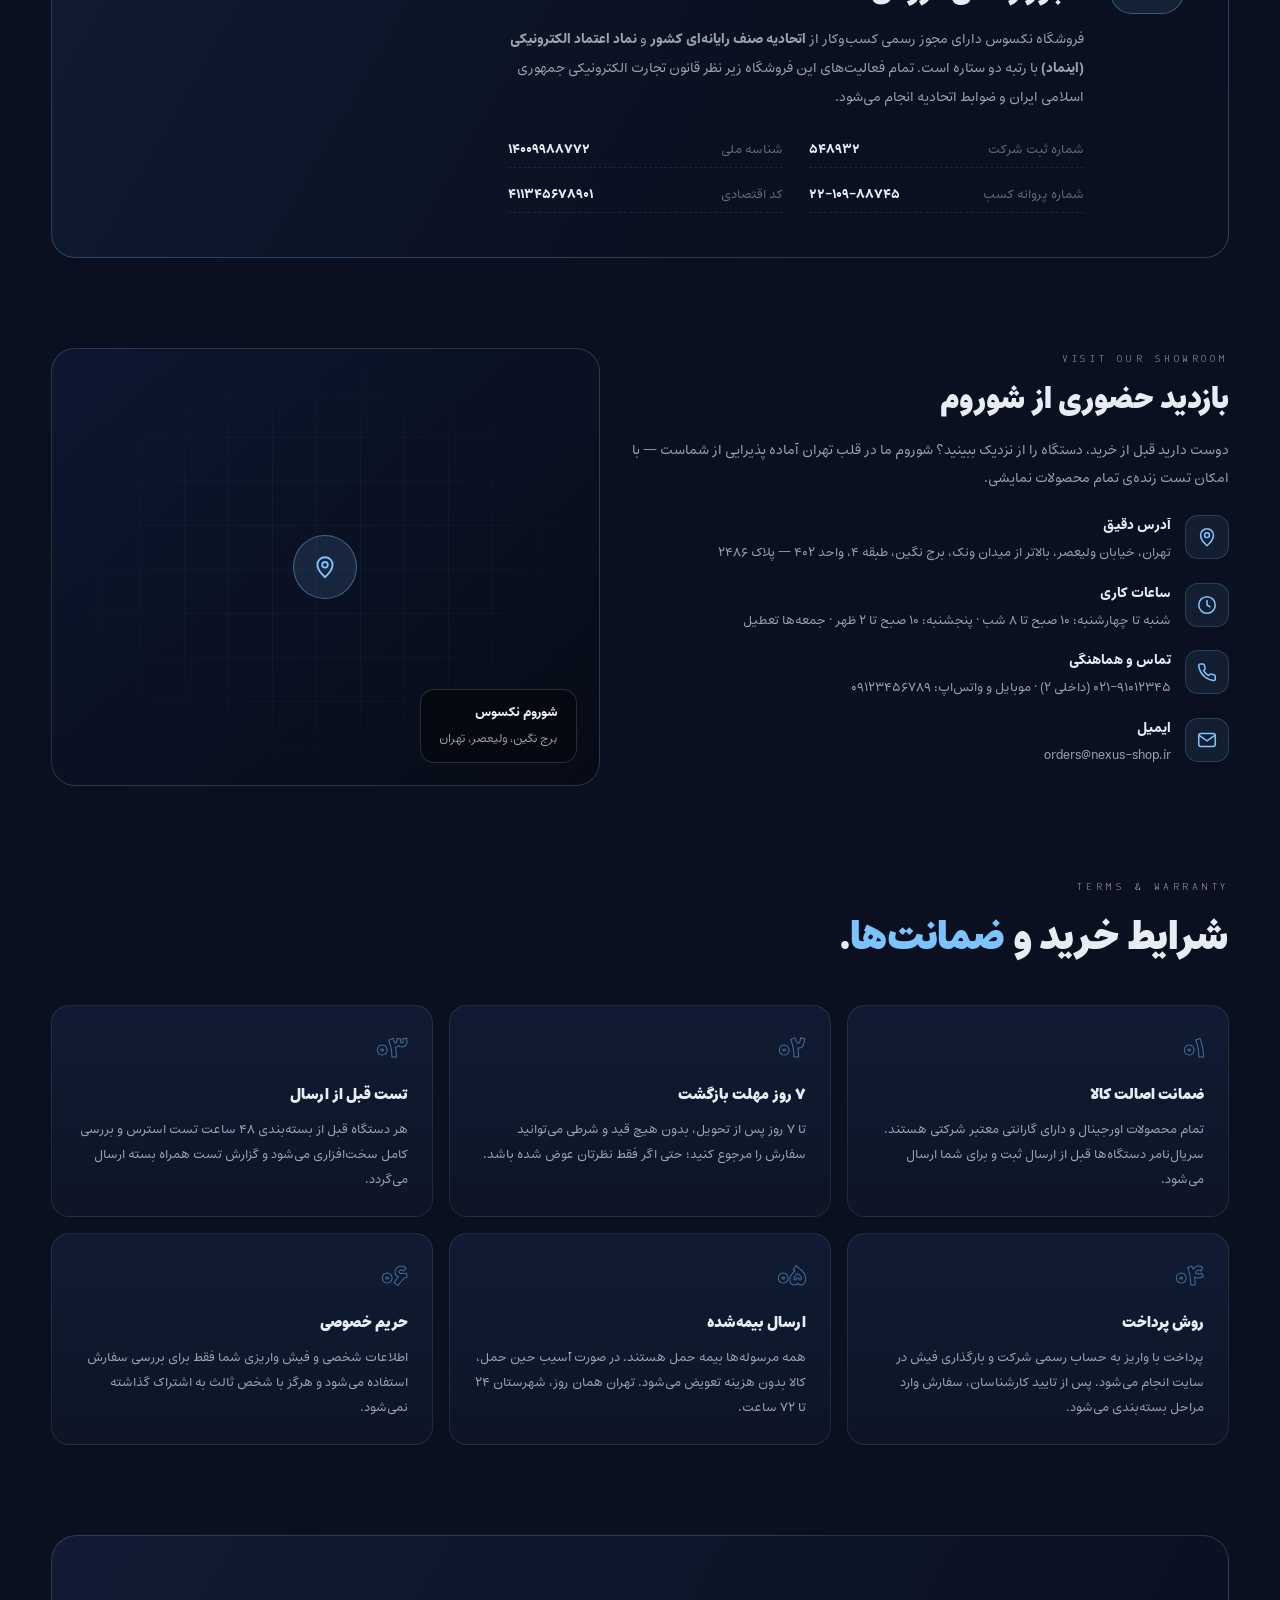
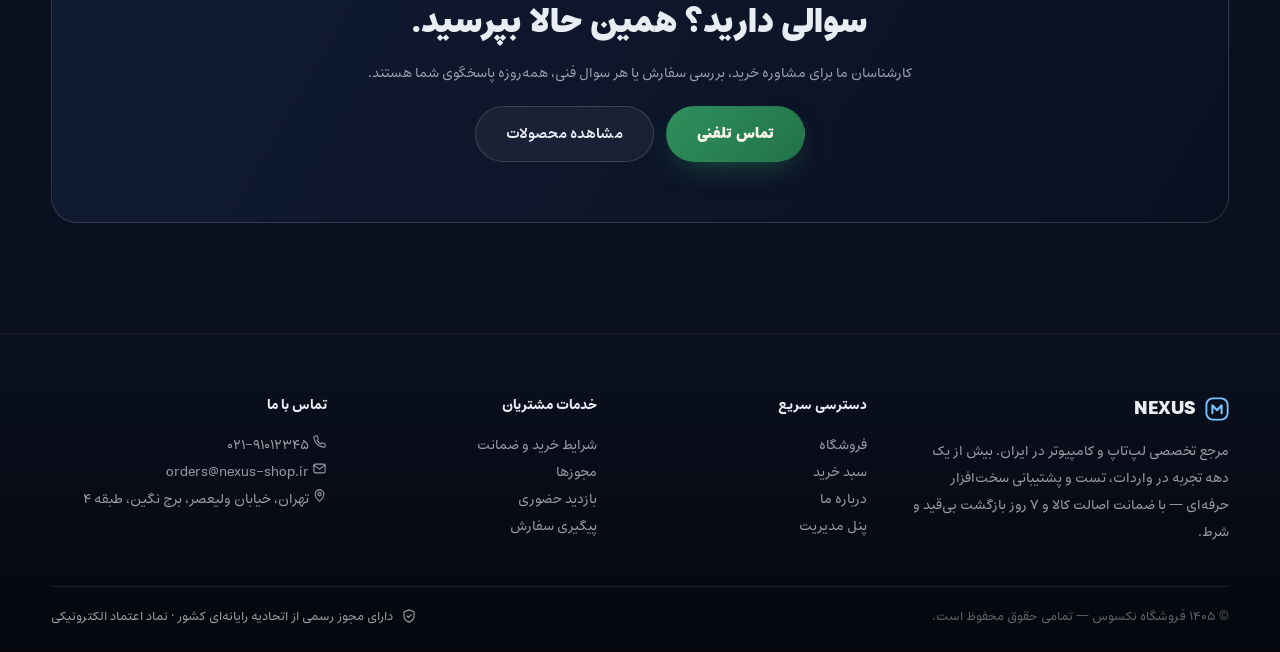
==== commit 188e4a67: "Typography: Estedad + AzarMehr Mono (open-license fonts from user list)" ====
--- a/about.html
+++ b/about.html
@@ -7,7 +7,8 @@
 <link rel="preconnect" href="https://fonts.googleapis.com">
 <link rel="preconnect" href="https://fonts.gstatic.com" crossorigin>
 <link href="https://fonts.googleapis.com/css2?family=Vazirmatn:wght@200;300;400;500;600;700;800;900&display=swap" rel="stylesheet">
-<link rel="stylesheet" href="css/styles.css?v=7">
+<link rel="stylesheet" href="fonts/fonts.css?v=1">
+<link rel="stylesheet" href="css/styles.css?v=8">
 <link rel="icon" href="data:image/svg+xml,<svg xmlns='http://www.w3.org/2000/svg' viewBox='0 0 26 26'><rect x='1' y='1' width='24' height='24' rx='7' fill='%230a1020' stroke='%237cc4ff' stroke-width='2'/><path d='M8 17.5V9l5 5.4L18 9v8.5' stroke='%237cc4ff' stroke-width='2.2' fill='none' stroke-linecap='round'/></svg>">
 </head>
 <body>
--- a/fonts/fonts.css
+++ b/fonts/fonts.css
@@ -0,0 +1,47 @@
+/* =========================================================
+   NEXUS — Local Web Fonts
+   ۱) استعداد (Estedad) — متن و تیترهای اصلی
+      طراح: امین عابدی — مجوز آزاد SIL OFL 1.1
+   ۲) آذرمهر مونو (AzarMehr Monospaced) — از لیست فونت‌های کاربر
+      برای لهجه‌های تکنیکی (قیمت، بَج، رابط OS داخل لپ‌تاپ)
+      طراح: امین عابدی — مجوز آزاد SIL OFL 1.1
+   ========================================================= */
+
+/* ---- Estedad: بدنه و تیترها ---- */
+@font-face{
+  font-family:'Estedad';
+  src:url('Estedad-Regular.ttf') format('truetype');
+  font-weight:400;font-style:normal;font-display:swap;
+}
+@font-face{
+  font-family:'Estedad';
+  src:url('Estedad-Medium.ttf') format('truetype');
+  font-weight:500;font-style:normal;font-display:swap;
+}
+@font-face{
+  font-family:'Estedad';
+  src:url('Estedad-SemiBold.ttf') format('truetype');
+  font-weight:600;font-style:normal;font-display:swap;
+}
+@font-face{
+  font-family:'Estedad';
+  src:url('Estedad-Bold.ttf') format('truetype');
+  font-weight:700;font-style:normal;font-display:swap;
+}
+@font-face{
+  font-family:'Estedad';
+  src:url('Estedad-Black.ttf') format('truetype');
+  font-weight:800 900;font-style:normal;font-display:swap;
+}
+
+/* ---- آذرمهر مونو: لهجه‌های تکنیکی ---- */
+@font-face{
+  font-family:'AzarMehr Mono';
+  src:url('AzarMehrMonospacedSansRegular.ttf') format('truetype');
+  font-weight:400;font-style:normal;font-display:swap;
+}
+@font-face{
+  font-family:'AzarMehr Mono';
+  src:url('AzarMehrMonospacedSansBold.ttf') format('truetype');
+  font-weight:700;font-style:normal;font-display:swap;
+}
--- a/css/styles.css
+++ b/css/styles.css
@@ -1,7 +1,7 @@
 /* =========================================================
    NEXUS — Global Stylesheet (RTL)
    Palette: deep navy + sky-blue accent + warm amber
-   Font: Vazirmatn
+   Fonts: Estedad (body/headlines) + AzarMehr Mono (tech accents)
    ========================================================= */
 
 :root{
@@ -35,7 +35,7 @@
 *{box-sizing:border-box;margin:0;padding:0}
 html{scroll-behavior:smooth}
 html,body{background:var(--bg1);color:var(--ink);
-  font-family:'Vazirmatn',system-ui,sans-serif;
+  font-family:'Estedad','Vazirmatn',system-ui,sans-serif;
   -webkit-font-smoothing:antialiased;text-rendering:optimizeLegibility}
 body{min-height:100vh;overflow-x:hidden}
 ::selection{background:rgba(124,196,255,.3)}
@@ -45,6 +45,11 @@
 button{font-family:inherit;cursor:pointer}
 input,select,textarea{font-family:inherit}
 ul{list-style:none}
+
+/* tech accent font (AzarMehr Mono — from the user's font list) */
+.price,.price-old,.badge,.chip,.eyebrow,.tracking-code,.os-badge{
+  font-family:'AzarMehr Mono','Estedad',system-ui,sans-serif;
+}
 
 .container{width:min(1240px,92vw);margin-inline:auto}
 
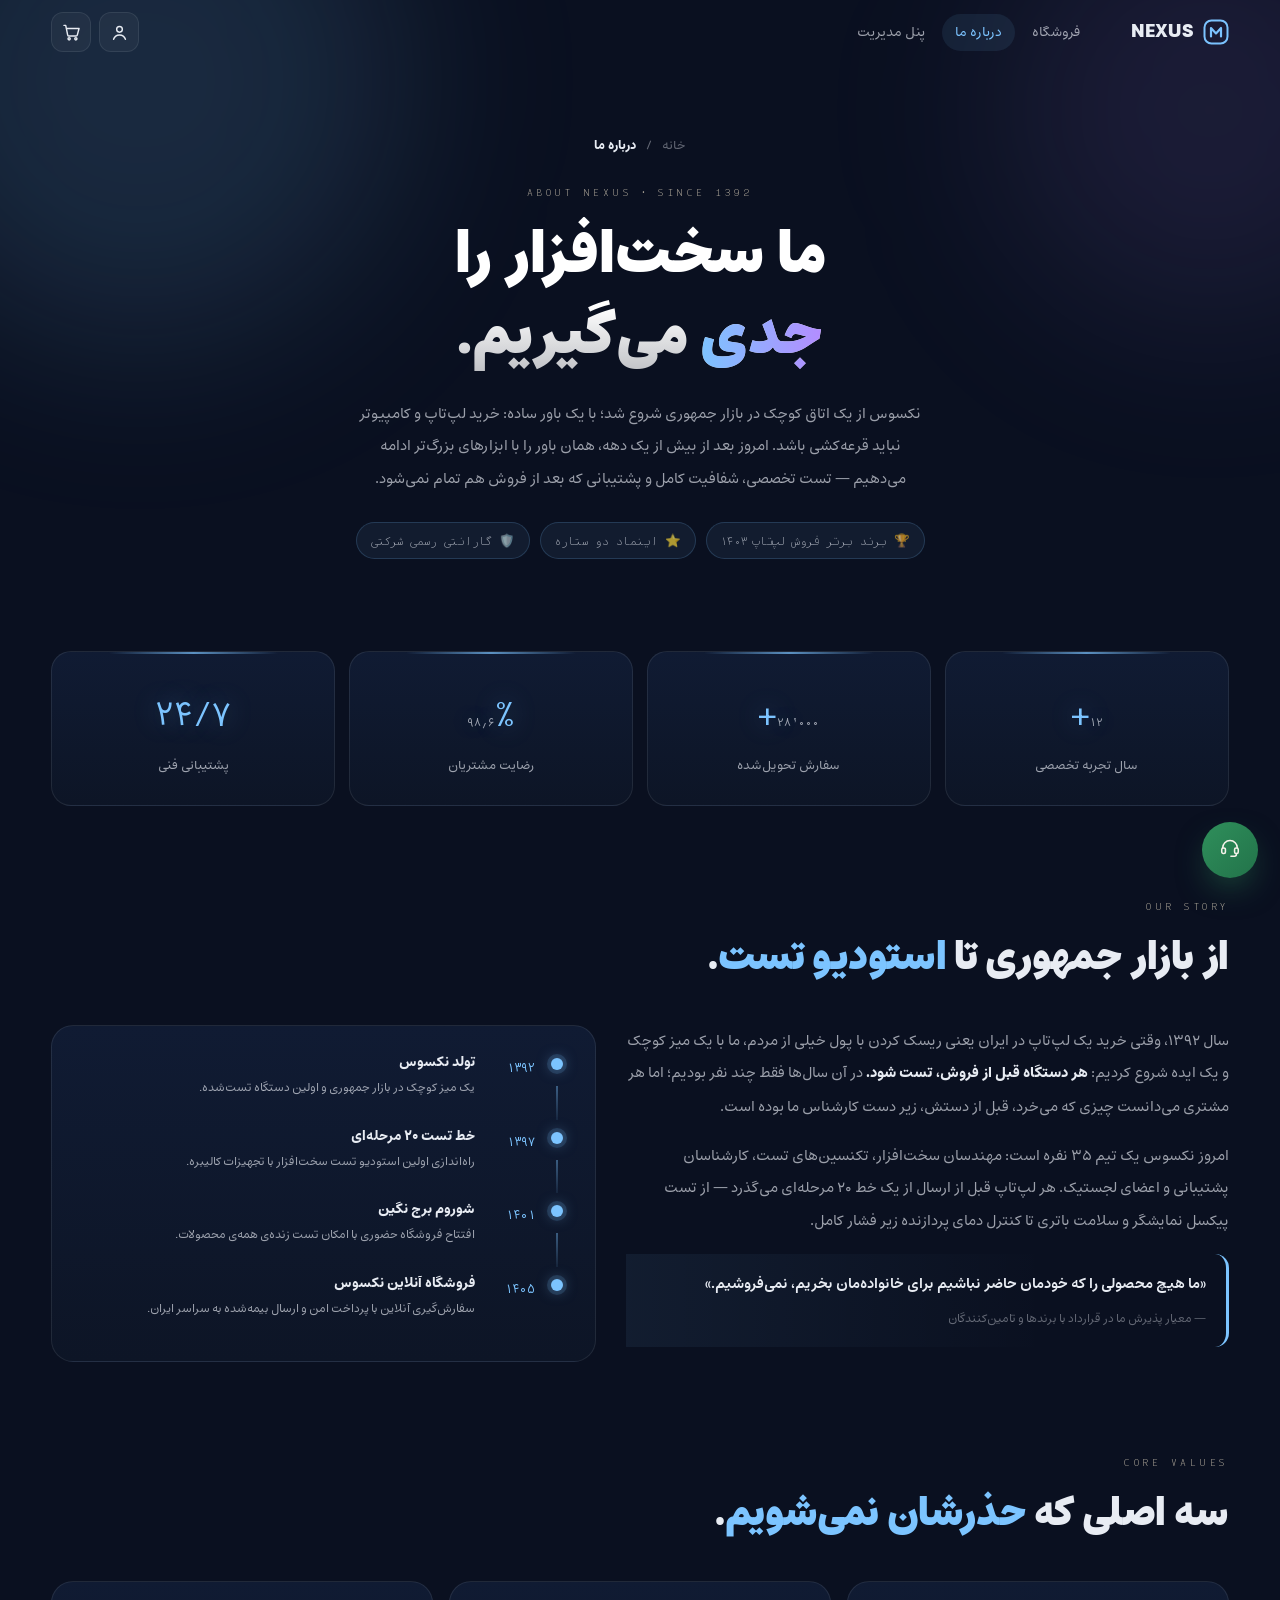
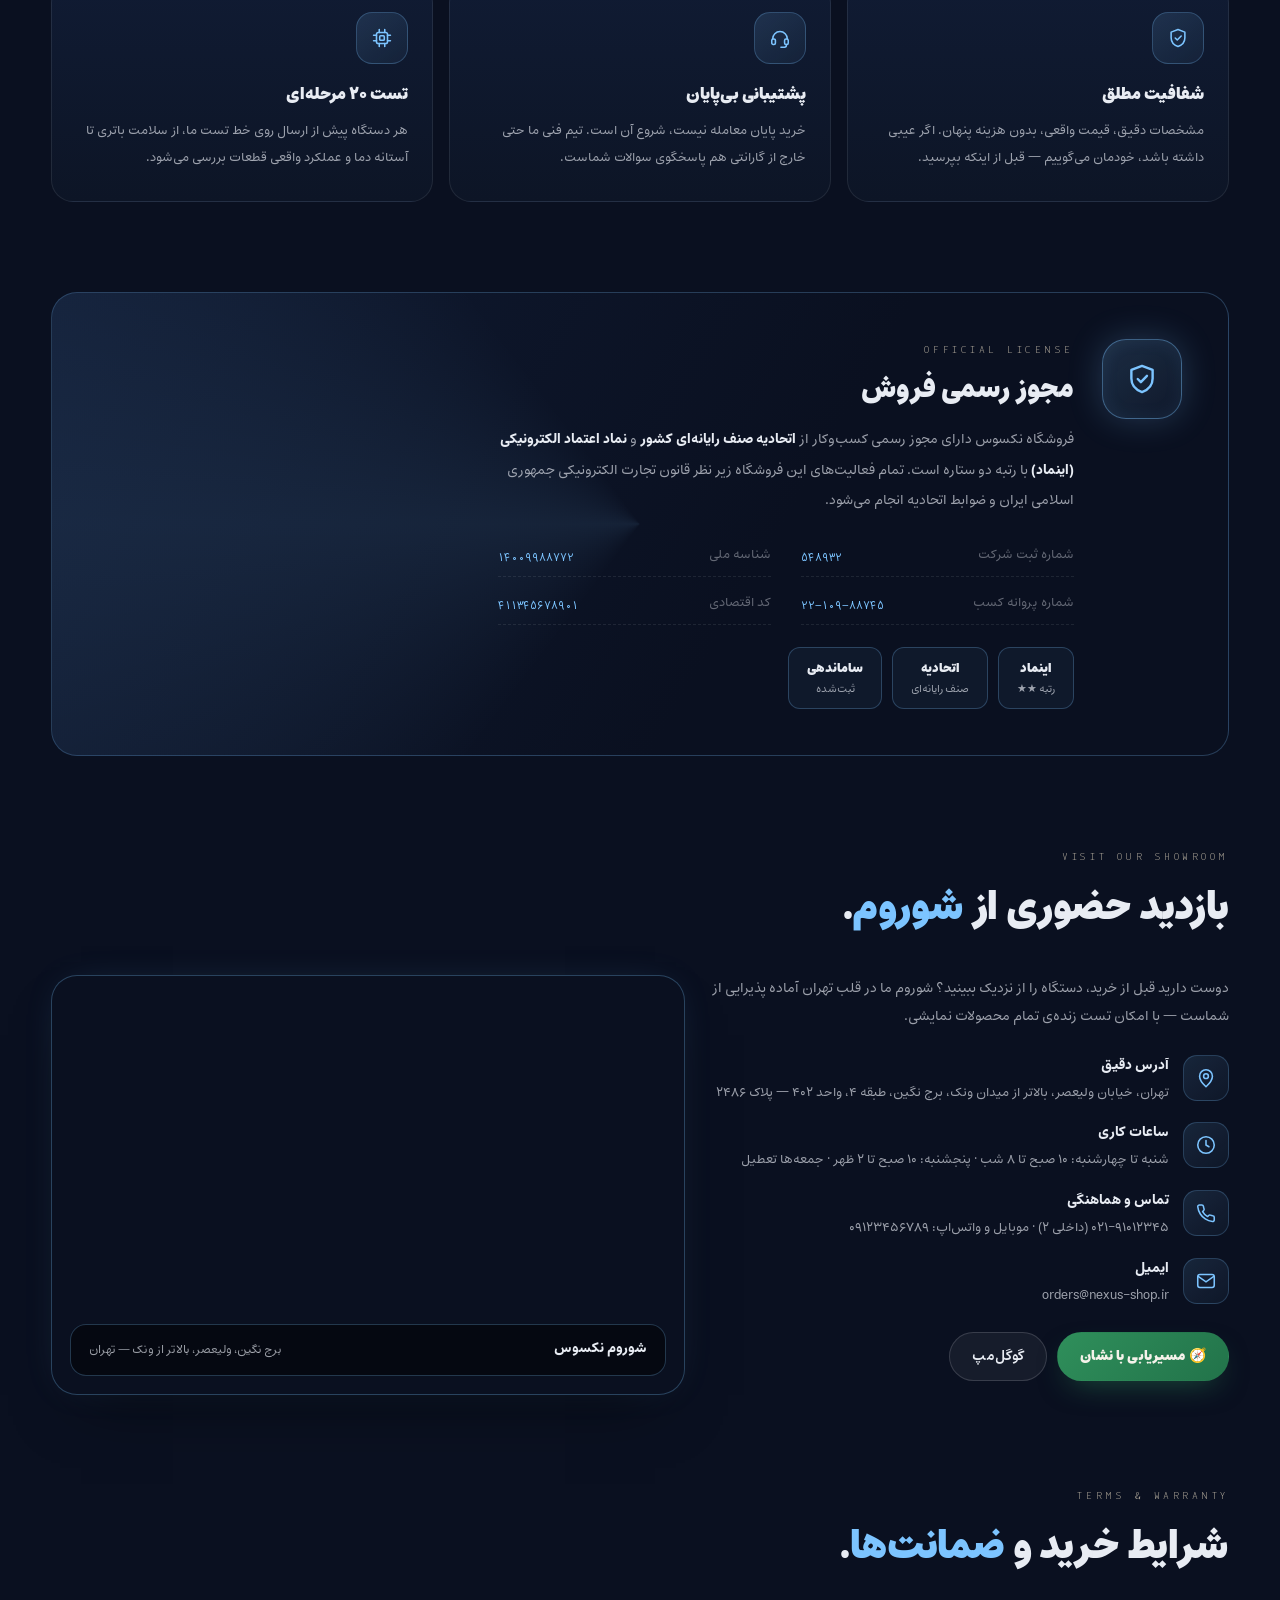
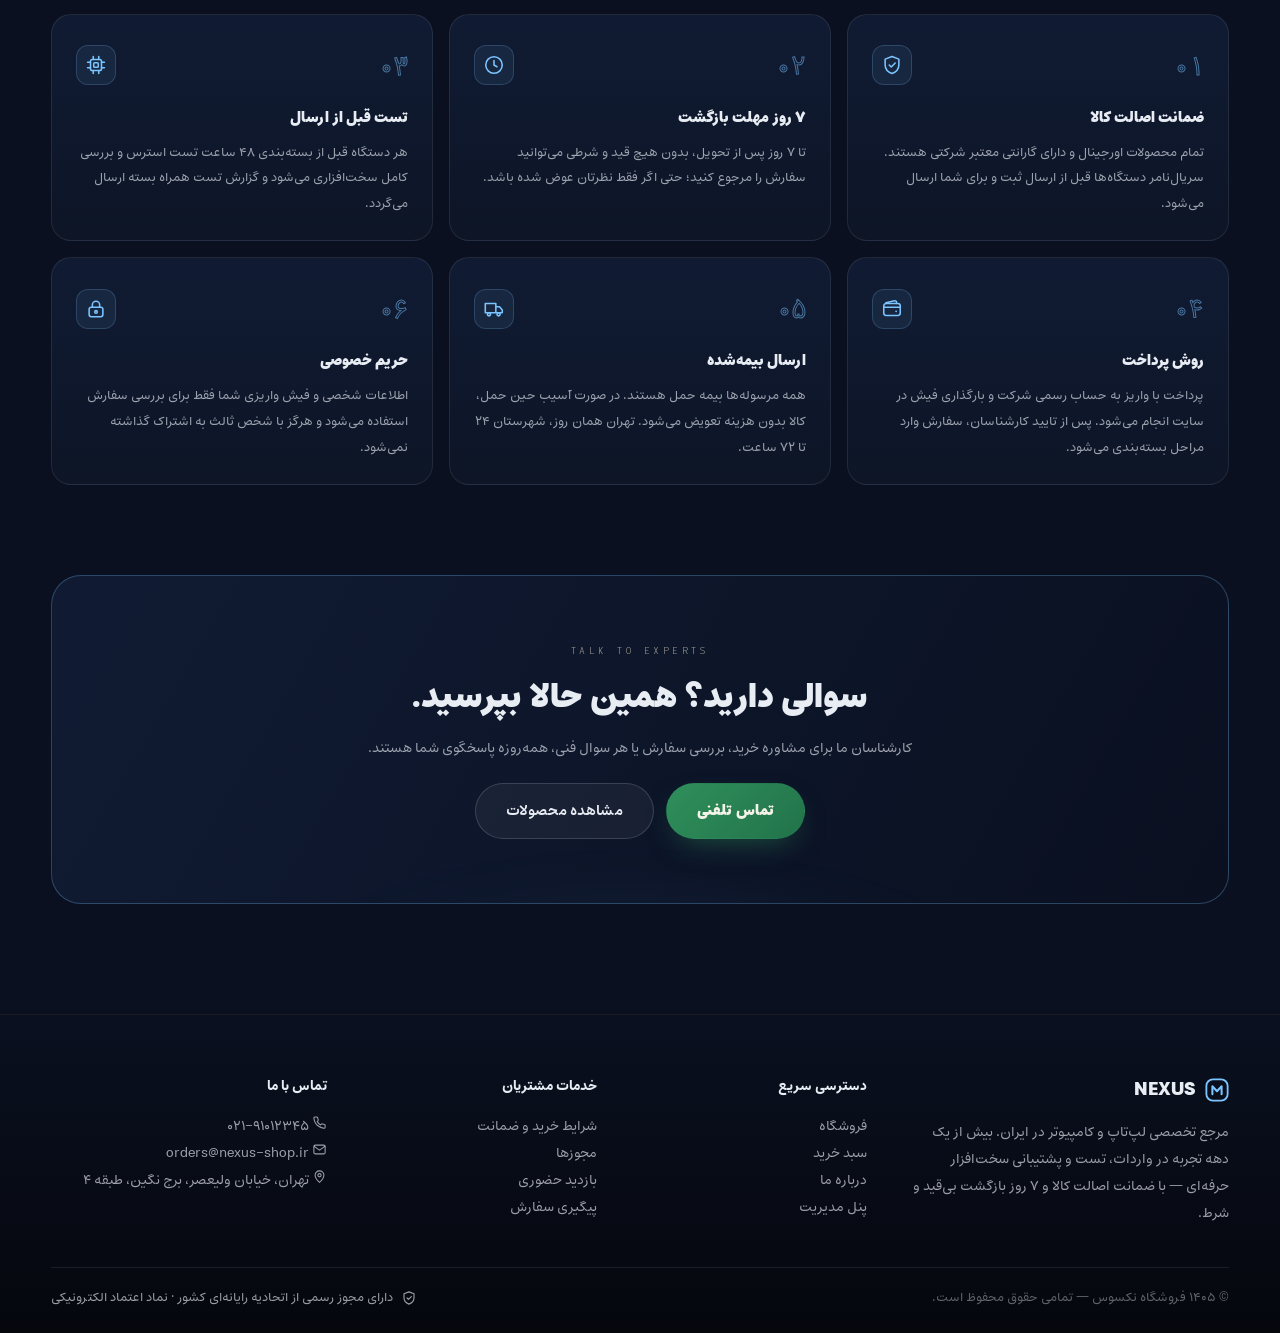
==== commit b1f05e8a: "About page redesign: rich cinematic layout + real OpenStreetMap embed" ====
--- a/about.html
+++ b/about.html
@@ -14,31 +14,54 @@
 <body>
 
 <main>
-  <!-- hero -->
-  <section class="about-hero">
-    <div class="container">
-      <div class="eyebrow">About Nexus</div>
-      <h1>ما سخت‌افزار را <em>جدی</em> می‌گیریم.</h1>
-      <p class="about-lede">
+  <!-- ============ HERO ============ -->
+  <section class="ab-hero">
+    <div class="ab-hero-glow g1"></div>
+    <div class="ab-hero-glow g2"></div>
+    <div class="container ab-hero-inner">
+      <nav class="ab-crumb" aria-label="مسیر صفحه">
+        <a href="index.html">خانه</a><i>/</i><b>درباره ما</b>
+      </nav>
+
+      <div class="eyebrow ab-eyebrow">About Nexus · Since 1392</div>
+      <h1 class="ab-title">
+        ما سخت‌افزار را<br>
+        <em>جدی</em> می‌گیریم.
+      </h1>
+      <p class="ab-lede">
         نکسوس از یک اتاق کوچک در بازار جمهوری شروع شد؛ با یک باور ساده:
         خرید لپ‌تاپ و کامپیوتر نباید قرعه‌کشی باشد. امروز بعد از بیش از یک دهه،
         همان باور را با ابزارهای بزرگ‌تر ادامه می‌دهیم — تست تخصصی، شفافیت کامل
         و پشتیبانی که بعد از فروش هم تمام نمی‌شود.
       </p>
-    </div>
-  </section>
-
-  <!-- numbers -->
+
+      <div class="ab-hero-chips">
+        <span class="chip">🏆 برند برتر فروش لپ‌تاپ ۱۴۰۳</span>
+        <span class="chip">⭐ اینماد دو ستاره</span>
+        <span class="chip">🛡️ گارانتی رسمی شرکتی</span>
+      </div>
+    </div>
+  </section>
+
+  <!-- ============ NUMBERS ============ -->
   <section class="container">
-    <div class="about-numbers">
-      <div class="num reveal"><b>۱۲+</b><span>سال تجربه تخصصی</span></div>
-      <div class="num reveal"><b>۲۸٬۰۰۰+</b><span>سفارش تحویل‌شده</span></div>
-      <div class="num reveal"><b>۹۸٫۶٪</b><span>رضایت مشتریان</span></div>
-      <div class="num reveal"><b>۲۴/۷</b><span>پشتیبانی فنی</span></div>
-    </div>
-  </section>
-
-  <!-- story -->
+    <div class="ab-numbers">
+      <div class="num reveal">
+        <b><span data-count="12">۰</span>+</b><span>سال تجربه تخصصی</span>
+      </div>
+      <div class="num reveal">
+        <b><span data-count="28000">۰</span>+</b><span>سفارش تحویل‌شده</span>
+      </div>
+      <div class="num reveal">
+        <b><span data-count="98.6">۰</span>٪</b><span>رضایت مشتریان</span>
+      </div>
+      <div class="num reveal">
+        <b>۲۴/۷</b><span>پشتیبانی فنی</span>
+      </div>
+    </div>
+  </section>
+
+  <!-- ============ STORY + TIMELINE ============ -->
   <section class="section container">
     <div class="section-head">
       <div>
@@ -46,39 +69,74 @@
         <h2>از بازار جمهوری تا <em>استودیو تست</em>.</h2>
       </div>
     </div>
-    <div class="about-story">
-      <p>
-        سال ۱۳۹۲، وقتی خرید یک لپ‌تاپ در ایران یعنی ریسک کردن با پول خیلی از مردم،
-        ما با یک میز کوچک و یک ایده شروع کردیم: <b>هر دستگاه قبل از فروش، تست شود.</b>
-        در آن سال‌ها فقط چند نفر بودیم؛ اما هر مشتری می‌دانست چیزی که می‌خرد،
-        قبل از دستش، زیر دست کارشناس ما بوده است.
-      </p>
-      <p>
-        امروز نکسوس یک تیم ۳۵ نفره است: مهندسان سخت‌افزار، تکنسین‌های تست،
-        کارشناسان پشتیبانی و اعضای لجستیک. هر لپ‌تاپ قبل از ارسال از یک خط ۲۰ مرحله‌ای
-        می‌گذرد — از تست پیکسل نمایشگر و سلامت باتری تا کنترل دمای پردازنده زیر فشار کامل.
-      </p>
-      <p>
-        ما هیچ محصولی را که خودمان حاضر نباشیم برای خانواده‌مان بخریم، نمی‌فروشیم.
-        این جمله شعار نیست؛ معیارِ پذیرش ما در قرارداد با برندها و تامین‌کنندگان است.
-      </p>
-    </div>
-  </section>
-
-  <!-- values -->
+
+    <div class="ab-story-grid">
+      <div class="ab-story reveal">
+        <p>
+          سال ۱۳۹۲، وقتی خرید یک لپ‌تاپ در ایران یعنی ریسک کردن با پول خیلی از مردم،
+          ما با یک میز کوچک و یک ایده شروع کردیم: <b>هر دستگاه قبل از فروش، تست شود.</b>
+          در آن سال‌ها فقط چند نفر بودیم؛ اما هر مشتری می‌دانست چیزی که می‌خرد،
+          قبل از دستش، زیر دست کارشناس ما بوده است.
+        </p>
+        <p>
+          امروز نکسوس یک تیم ۳۵ نفره است: مهندسان سخت‌افزار، تکنسین‌های تست،
+          کارشناسان پشتیبانی و اعضای لجستیک. هر لپ‌تاپ قبل از ارسال از یک خط ۲۰ مرحله‌ای
+          می‌گذرد — از تست پیکسل نمایشگر و سلامت باتری تا کنترل دمای پردازنده زیر فشار کامل.
+        </p>
+        <blockquote class="ab-quote">
+          «ما هیچ محصولی را که خودمان حاضر نباشیم برای خانواده‌مان بخریم، نمی‌فروشیم.»
+          <footer>— معیار پذیرش ما در قرارداد با برندها و تامین‌کنندگان</footer>
+        </blockquote>
+      </div>
+
+      <div class="ab-timeline reveal">
+        <div class="tl-item">
+          <span class="tl-dot"></span>
+          <span class="tl-year">۱۳۹۲</span>
+          <div><b>تولد نکسوس</b><p>یک میز کوچک در بازار جمهوری و اولین دستگاه تست‌شده.</p></div>
+        </div>
+        <div class="tl-item">
+          <span class="tl-dot"></span>
+          <span class="tl-year">۱۳۹۷</span>
+          <div><b>خط تست ۲۰ مرحله‌ای</b><p>راه‌اندازی اولین استودیو تست سخت‌افزار با تجهیزات کالیبره.</p></div>
+        </div>
+        <div class="tl-item">
+          <span class="tl-dot"></span>
+          <span class="tl-year">۱۴۰۱</span>
+          <div><b>شوروم برج نگین</b><p>افتتاح فروشگاه حضوری با امکان تست زنده‌ی همه‌ی محصولات.</p></div>
+        </div>
+        <div class="tl-item">
+          <span class="tl-dot"></span>
+          <span class="tl-year">۱۴۰۵</span>
+          <div><b>فروشگاه آنلاین نکسوس</b><p>سفارش‌گیری آنلاین با پرداخت امن و ارسال بیمه‌شده به سراسر ایران.</p></div>
+        </div>
+      </div>
+    </div>
+  </section>
+
+  <!-- ============ VALUES ============ -->
   <section class="section container">
-    <div class="about-values">
+    <div class="section-head">
+      <div>
+        <div class="eyebrow">Core Values</div>
+        <h2>سه اصلی که <em>حذرشان نمی‌شویم</em>.</h2>
+      </div>
+    </div>
+    <div class="ab-values">
       <div class="value-card reveal">
+        <div class="vc-hair"></div>
         <div class="v-ico" data-ico="shield"></div>
         <h3>شفافیت مطلق</h3>
         <p>مشخصات دقیق، قیمت واقعی، بدون هزینه پنهان. اگر عیبی داشته باشد، خودمان می‌گوییم — قبل از اینکه بپرسید.</p>
       </div>
       <div class="value-card reveal">
+        <div class="vc-hair"></div>
         <div class="v-ico" data-ico="headset"></div>
         <h3>پشتیبانی بی‌پایان</h3>
         <p>خرید پایان معامله نیست، شروع آن است. تیم فنی ما حتی خارج از گارانتی هم پاسخگوی سوالات شماست.</p>
       </div>
       <div class="value-card reveal">
+        <div class="vc-hair"></div>
         <div class="v-ico" data-ico="cpu"></div>
         <h3>تست ۲۰ مرحله‌ای</h3>
         <p>هر دستگاه پیش از ارسال روی خط تست ما، از سلامت باتری تا آستانه دما و عملکرد واقعی قطعات بررسی می‌شود.</p>
@@ -86,10 +144,10 @@
     </div>
   </section>
 
-  <!-- license -->
+  <!-- ============ LICENSE ============ -->
   <section class="section container" id="license">
     <div class="license-card reveal">
-      <div class="lic-badge" id="licBadge"></div>
+      <div class="lic-seal" id="licBadge"></div>
       <div class="lic-body">
         <div class="eyebrow">Official License</div>
         <h2>مجوز رسمی فروش</h2>
@@ -105,16 +163,26 @@
           <div class="lic-item"><span>شماره پروانه کسب</span><b dir="ltr">۲۲-۱۰۹-۸۸۷۴۵</b></div>
           <div class="lic-item"><span>کد اقتصادی</span><b dir="ltr">۴۱۱۳۴۵۶۷۸۹۰۱</b></div>
         </div>
-      </div>
-    </div>
-  </section>
-
-  <!-- visit -->
+        <div class="lic-stamps">
+          <div class="stamp"><b>اینماد</b><span>رتبه ★★</span></div>
+          <div class="stamp"><b>اتحادیه</b><span>صنف رایانه‌ای</span></div>
+          <div class="stamp"><b>ساماندهی</b><span>ثبت‌شده</span></div>
+        </div>
+      </div>
+    </div>
+  </section>
+
+  <!-- ============ VISIT + REAL MAP ============ -->
   <section class="section container" id="visit">
+    <div class="section-head">
+      <div>
+        <div class="eyebrow">Visit Our Showroom</div>
+        <h2>بازدید حضوری از <em>شوروم</em>.</h2>
+      </div>
+    </div>
+
     <div class="visit-grid">
-      <div class="visit-info">
-        <div class="eyebrow">Visit Our Showroom</div>
-        <h2>بازدید حضوری از شوروم</h2>
+      <div class="visit-info reveal">
         <p class="visit-lede">
           دوست دارید قبل از خرید، دستگاه را از نزدیک ببینید؟ شوروم ما در قلب تهران
           آماده پذیرایی از شماست — با امکان تست زنده‌ی تمام محصولات نمایشی.
@@ -147,21 +215,36 @@
             <span dir="ltr">orders@nexus-shop.ir</span>
           </div>
         </div>
-      </div>
-      <div class="visit-map">
-        <div class="map-inner">
-          <div class="map-pin" id="mapPin"></div>
-          <div class="map-label">
-            <b>شوروم نکسوس</b>
-            <span>برج نگین، ولیعصر، تهران</span>
-          </div>
-          <div class="map-grid"></div>
-        </div>
-      </div>
-    </div>
-  </section>
-
-  <!-- terms -->
+        <div class="visit-actions">
+          <a class="btn btn-primary" target="_blank" rel="noopener"
+             href="https://neshan.org/maps/@35.7597,51.4100,17z">
+            🧭 مسیریابی با نشان
+          </a>
+          <a class="btn btn-ghost" target="_blank" rel="noopener"
+             href="https://maps.google.com/?q=35.7597,51.4100">
+            گوگل‌مپ
+          </a>
+        </div>
+      </div>
+
+      <!-- real, fully-clear interactive map (OpenStreetMap) -->
+      <div class="visit-map reveal">
+        <div class="map-frame">
+          <iframe class="map-iframe"
+            title="نقشه موقعیت شوروم نکسوس"
+            loading="lazy"
+            src="https://www.openstreetmap.org/export/embed.html?bbox=51.3950%2C35.7520%2C51.4260%2C35.7680&layer=mapnik&marker=35.7597%2C51.4100"></iframe>
+          <div class="map-loading"><div class="spinner"></div>در حال بارگذاری نقشه…</div>
+        </div>
+        <div class="map-label">
+          <b>شوروم نکسوس</b>
+          <span>برج نگین، ولیعصر، بالاتر از ونک — تهران</span>
+        </div>
+      </div>
+    </div>
+  </section>
+
+  <!-- ============ TERMS ============ -->
   <section class="section container" id="terms">
     <div class="section-head">
       <div>
@@ -171,44 +254,46 @@
     </div>
     <div class="terms-grid">
       <div class="term-card reveal">
-        <span class="term-num">۰۱</span>
+        <div class="term-top"><span class="term-num">۰۱</span><span class="term-ico" data-ico="shield"></span></div>
         <h3>ضمانت اصالت کالا</h3>
         <p>تمام محصولات اورجینال و دارای گارانتی معتبر شرکتی هستند. سریال‌نامر دستگاه‌ها قبل از ارسال ثبت و برای شما ارسال می‌شود.</p>
       </div>
       <div class="term-card reveal">
-        <span class="term-num">۰۲</span>
+        <div class="term-top"><span class="term-num">۰۲</span><span class="term-ico" data-ico="clock"></span></div>
         <h3>۷ روز مهلت بازگشت</h3>
         <p>تا ۷ روز پس از تحویل، بدون هیچ قید و شرطی می‌توانید سفارش را مرجوع کنید؛ حتی اگر فقط نظرتان عوض شده باشد.</p>
       </div>
       <div class="term-card reveal">
-        <span class="term-num">۰۳</span>
+        <div class="term-top"><span class="term-num">۰۳</span><span class="term-ico" data-ico="cpu"></span></div>
         <h3>تست قبل از ارسال</h3>
         <p>هر دستگاه قبل از بسته‌بندی ۴۸ ساعت تست استرس و بررسی کامل سخت‌افزاری می‌شود و گزارش تست همراه بسته ارسال می‌گردد.</p>
       </div>
       <div class="term-card reveal">
-        <span class="term-num">۰۴</span>
+        <div class="term-top"><span class="term-num">۰۴</span><span class="term-ico" data-ico="wallet"></span></div>
         <h3>روش پرداخت</h3>
         <p>پرداخت با واریز به حساب رسمی شرکت و بارگذاری فیش در سایت انجام می‌شود. پس از تایید کارشناسان، سفارش وارد مراحل بسته‌بندی می‌شود.</p>
       </div>
       <div class="term-card reveal">
-        <span class="term-num">۰۵</span>
+        <div class="term-top"><span class="term-num">۰۵</span><span class="term-ico" data-ico="truck"></span></div>
         <h3>ارسال بیمه‌شده</h3>
         <p>همه مرسوله‌ها بیمه حمل هستند. در صورت آسیب حین حمل، کالا بدون هزینه تعویض می‌شود. تهران همان روز، شهرستان ۲۴ تا ۷۲ ساعت.</p>
       </div>
       <div class="term-card reveal">
-        <span class="term-num">۰۶</span>
+        <div class="term-top"><span class="term-num">۰۶</span><span class="term-ico" data-ico="lock"></span></div>
         <h3>حریم خصوصی</h3>
         <p>اطلاعات شخصی و فیش واریزی شما فقط برای بررسی سفارش استفاده می‌شود و هرگز با شخص ثالث به اشتراک گذاشته نمی‌شود.</p>
       </div>
     </div>
   </section>
 
-  <!-- CTA -->
+  <!-- ============ CTA ============ -->
   <section class="section container">
     <div class="about-cta reveal">
+      <div class="cta-glow"></div>
+      <div class="eyebrow">Talk To Experts</div>
       <h2>سوالی دارید؟ همین حالا بپرسید.</h2>
       <p>کارشناسان ما برای مشاوره خرید، بررسی سفارش یا هر سوال فنی، همه‌روزه پاسخگوی شما هستند.</p>
-      <div class="cta-actions" style="display:flex;gap:12px;justify-content:center;flex-wrap:wrap;margin-top:22px">
+      <div class="cta-actions">
         <a href="tel:02191012345" class="btn btn-primary btn-lg">تماس تلفنی</a>
         <a href="index.html#store" class="btn btn-ghost btn-lg">مشاهده محصولات</a>
       </div>
@@ -223,138 +308,310 @@
   const UI = window.NexusUI;
   document.querySelectorAll('[data-ico]').forEach((el) => { el.innerHTML = UI.icon(el.dataset.ico, 22); });
   document.getElementById('licBadge').innerHTML = UI.icon('shield', 34);
-  document.getElementById('mapPin').innerHTML = UI.icon('pin', 26);
   UI.observeReveals();
+
+  /* ---- count-up for stats (Persian digits) ---- */
+  const fmt = (n) => n.toLocaleString('fa-IR', {maximumFractionDigits: 1});
+  const animate = (el) => {
+    const target = parseFloat(el.dataset.count);
+    const dur = 1400, t0 = performance.now();
+    const step = (t) => {
+      const p = Math.min(1, (t - t0) / dur);
+      const eased = 1 - Math.pow(1 - p, 3);
+      el.textContent = fmt(target * eased);
+      if (p < 1) requestAnimationFrame(step);
+    };
+    requestAnimationFrame(step);
+  };
+  const io = new IntersectionObserver((entries) => {
+    entries.forEach((e) => {
+      if (e.isIntersecting) { animate(e.target); io.unobserve(e.target); }
+    });
+  }, {threshold: .5});
+  document.querySelectorAll('[data-count]').forEach((el) => io.observe(el));
+
+  /* ---- hide map loading veil when the iframe finishes ---- */
+  const mapFrame = document.querySelector('.map-frame');
+  const veil = document.querySelector('.map-loading');
+  const iframe = document.querySelector('.map-iframe');
+  if (iframe && veil) {
+    iframe.addEventListener('load', () => mapFrame.classList.add('ready'));
+    setTimeout(() => mapFrame.classList.add('ready'), 5000); /* safety */
+  }
 });
 </script>
 
 <style>
-/* ---- about page styles ---- */
-.about-hero{
-  padding:calc(var(--nav-h) + 80px) 0 30px;
-  text-align:center;
-}
-.about-hero h1{font-size:clamp(28px,4.4vw,52px);font-weight:800;margin:14px 0 20px}
-.about-hero h1 em{font-style:normal;color:var(--accent)}
-.about-lede{
-  max-width:68ch;margin-inline:auto;color:var(--ink2);
-  font-size:15px;line-height:2.1;
-}
-.about-numbers{
+/* =========================================================
+   ABOUT PAGE — rich cinematic edition
+   ========================================================= */
+:root{--ab-accent:#7cc4ff}
+
+/* ---- hero ---- */
+.ab-hero{
+  position:relative;
+  padding:calc(var(--nav-h) + 72px) 0 36px;
+  text-align:center;overflow:hidden;
+}
+.ab-hero-glow{position:absolute;border-radius:50%;filter:blur(90px);pointer-events:none}
+.ab-hero-glow.g1{width:520px;height:520px;top:-180px;left:-120px;background:rgba(124,196,255,.14)}
+.ab-hero-glow.g2{width:420px;height:420px;top:-100px;right:-140px;background:rgba(180,140,255,.10)}
+.ab-hero-inner{position:relative;z-index:1}
+.ab-crumb{display:flex;gap:10px;justify-content:center;font-size:12.5px;margin-bottom:26px}
+.ab-crumb a{color:var(--ink3);transition:color .2s}
+.ab-crumb a:hover{color:var(--ab-accent)}
+.ab-crumb i{color:var(--ink3);font-style:normal}
+.ab-crumb b{color:var(--ink)}
+.ab-eyebrow{margin-bottom:14px}
+.ab-title{
+  font-size:clamp(30px,5.4vw,60px);font-weight:900;line-height:1.35;
+  margin:0 auto 20px;max-width:16ch;
+  background:linear-gradient(180deg,#fff 55%,rgba(255,255,255,.72));
+  -webkit-background-clip:text;background-clip:text;-webkit-text-fill-color:transparent;
+}
+.ab-title em{
+  font-style:normal;
+  background:linear-gradient(90deg,var(--ab-accent),#b48cff);
+  -webkit-background-clip:text;background-clip:text;-webkit-text-fill-color:transparent;
+}
+.ab-lede{
+  max-width:64ch;margin-inline:auto;color:var(--ink2);
+  font-size:15px;line-height:2.15;
+}
+.ab-hero-chips{display:flex;gap:10px;justify-content:center;flex-wrap:wrap;margin-top:26px}
+.ab-hero-chips .chip{background:rgba(124,196,255,.07);border-color:rgba(124,196,255,.18)}
+
+/* ---- numbers ---- */
+.ab-numbers{
   display:grid;grid-template-columns:repeat(4,1fr);gap:14px;
-  margin-top:50px;
-}
-@media(max-width:760px){.about-numbers{grid-template-columns:repeat(2,1fr)}}
+  margin-top:56px;
+}
+@media(max-width:760px){.ab-numbers{grid-template-columns:repeat(2,1fr)}}
 .num{
-  text-align:center;padding:26px 14px;border-radius:18px;
+  text-align:center;padding:28px 14px;border-radius:20px;position:relative;
   background:linear-gradient(180deg,var(--panel2),var(--panel));
-  border:1px solid var(--line);
-}
-.num b{display:block;font-size:clamp(22px,3vw,34px);font-weight:900;color:var(--accent);margin-bottom:6px}
+  border:1px solid var(--line);overflow:hidden;
+  transition:transform .3s,border-color .3s;
+}
+.num::before{
+  content:"";position:absolute;inset-inline:20%;top:0;height:2px;border-radius:2px;
+  background:linear-gradient(90deg,transparent,var(--ab-accent),transparent);
+  opacity:.7;
+}
+.num:hover{transform:translateY(-4px);border-color:rgba(124,196,255,.3)}
+.num b{
+  display:block;font-size:clamp(24px,3.2vw,36px);font-weight:900;margin-bottom:6px;
+  font-family:'AzarMehr Mono','Estedad',sans-serif;
+  color:var(--ab-accent);
+  text-shadow:0 0 26px rgba(124,196,255,.35);
+}
 .num span{font-size:12.5px;color:var(--ink2)}
-.about-story{max-width:78ch;margin-inline:auto;display:flex;flex-direction:column;gap:16px}
-.about-story p{font-size:14.5px;line-height:2.2;color:var(--ink2)}
-.about-story b{color:var(--ink)}
-.about-values{display:grid;grid-template-columns:repeat(3,1fr);gap:16px}
-@media(max-width:820px){.about-values{grid-template-columns:1fr}}
+
+/* ---- story + timeline ---- */
+.ab-story-grid{
+  display:grid;grid-template-columns:1.05fr .95fr;gap:30px;align-items:start;
+}
+@media(max-width:880px){.ab-story-grid{grid-template-columns:1fr}}
+.ab-story{display:flex;flex-direction:column;gap:16px}
+.ab-story p{font-size:14.5px;line-height:2.25;color:var(--ink2)}
+.ab-story b{color:var(--ink)}
+.ab-quote{
+  border-inline-start:3px solid var(--ab-accent);
+  background:linear-gradient(90deg,rgba(124,196,255,.07),transparent 70%);
+  border-radius:0 14px 14px 0;
+  padding:16px 20px;font-size:14.5px;font-weight:600;color:var(--ink);
+  line-height:2;
+}
+.ab-quote footer{margin-top:8px;font-size:12px;font-weight:400;color:var(--ink3)}
+
+.ab-timeline{
+  background:linear-gradient(180deg,var(--panel2),var(--panel));
+  border:1px solid var(--line);border-radius:22px;padding:26px 26px 14px;
+  position:relative;
+}
+.tl-item{
+  position:relative;display:flex;gap:16px;padding-bottom:26px;padding-inline-start:6px;
+}
+.tl-item:not(:last-child)::before{
+  content:"";position:absolute;top:34px;bottom:6px;inset-inline-start:11.5px;
+  width:2px;background:linear-gradient(180deg,rgba(124,196,255,.4),rgba(124,196,255,.08));
+}
+.tl-dot{
+  width:12px;height:12px;flex:none;border-radius:50%;margin-top:6px;
+  background:var(--ab-accent);
+  box-shadow:0 0 0 4px rgba(124,196,255,.15),0 0 14px rgba(124,196,255,.5);
+}
+.tl-year{
+  font-family:'AzarMehr Mono','Estedad',sans-serif;font-weight:700;
+  color:var(--ab-accent);font-size:13.5px;min-width:44px;margin-top:3px;
+}
+.tl-item b{display:block;font-size:13.5px;margin-bottom:4px}
+.tl-item p{font-size:12px;color:var(--ink2);line-height:1.9}
+
+/* ---- values ---- */
+.ab-values{display:grid;grid-template-columns:repeat(3,1fr);gap:16px}
+@media(max-width:820px){.ab-values{grid-template-columns:1fr}}
 .value-card{
-  background:linear-gradient(180deg,var(--panel2),var(--panel));
-  border:1px solid var(--line);border-radius:20px;padding:28px 24px;
-}
+  position:relative;background:linear-gradient(180deg,var(--panel2),var(--panel));
+  border:1px solid var(--line);border-radius:22px;padding:30px 24px;overflow:hidden;
+  transition:transform .35s,border-color .35s,box-shadow .35s;
+}
+.value-card:hover{
+  transform:translateY(-6px);
+  border-color:rgba(124,196,255,.35);
+  box-shadow:0 24px 50px -22px rgba(124,196,255,.25);
+}
+.vc-hair{
+  position:absolute;top:0;inset-inline:0;height:2px;
+  background:linear-gradient(90deg,transparent,rgba(124,196,255,.6),transparent);
+  opacity:0;transition:opacity .35s;
+}
+.value-card:hover .vc-hair{opacity:1}
 .value-card .v-ico{
-  width:50px;height:50px;border-radius:15px;margin-bottom:16px;
-  background:rgba(124,196,255,.09);border:1px solid rgba(124,196,255,.22);
-  display:grid;place-items:center;color:var(--accent);
-}
-.value-card h3{font-size:16px;font-weight:800;margin-bottom:10px}
-.value-card p{font-size:13px;color:var(--ink2);line-height:2}
+  width:52px;height:52px;border-radius:16px;margin-bottom:18px;
+  background:linear-gradient(140deg,rgba(124,196,255,.14),rgba(124,196,255,.05));
+  border:1px solid rgba(124,196,255,.25);
+  display:grid;place-items:center;color:var(--ab-accent);
+  transition:transform .35s;
+}
+.value-card:hover .v-ico{transform:scale(1.08) rotate(-4deg)}
+.value-card h3{font-size:16.5px;font-weight:800;margin-bottom:10px}
+.value-card p{font-size:13px;color:var(--ink2);line-height:2.05}
+
+/* ---- license ---- */
 .license-card{
-  display:flex;gap:26px;align-items:flex-start;
+  position:relative;display:flex;gap:28px;align-items:flex-start;overflow:hidden;
   background:linear-gradient(120deg,#101b33,#0a1020 60%);
-  border:1px solid rgba(124,196,255,.25);border-radius:24px;
-  padding:clamp(26px,4vw,44px);
-}
+  border:1px solid rgba(124,196,255,.25);border-radius:26px;
+  padding:clamp(28px,4vw,46px);
+}
+.license-card::before{
+  content:"";position:absolute;inset:-40%;
+  background:conic-gradient(from 0deg,transparent 0 60%,rgba(124,196,255,.09) 75%,transparent 90%);
+  animation:licSpin 9s linear infinite;pointer-events:none;
+}
+@keyframes licSpin{to{transform:rotate(360deg)}}
 @media(max-width:720px){.license-card{flex-direction:column}}
-.lic-badge{
-  width:74px;height:74px;flex:none;border-radius:22px;
-  background:rgba(124,196,255,.1);border:1px solid rgba(124,196,255,.35);
-  display:grid;place-items:center;color:var(--accent);
-}
+.lic-seal{
+  width:80px;height:80px;flex:none;border-radius:24px;position:relative;z-index:1;
+  background:linear-gradient(140deg,rgba(124,196,255,.16),rgba(124,196,255,.05));
+  border:1px solid rgba(124,196,255,.4);
+  display:grid;place-items:center;color:var(--ab-accent);
+  box-shadow:0 0 34px rgba(124,196,255,.22),inset 0 0 18px rgba(124,196,255,.08);
+}
+.lic-body{position:relative;z-index:1}
 .lic-body h2{font-size:clamp(20px,2.6vw,28px);font-weight:800;margin:8px 0 12px}
-.lic-body > p{font-size:14px;color:var(--ink2);line-height:2.1;max-width:72ch}
-.lic-meta{display:grid;grid-template-columns:repeat(2,minmax(0,1fr));gap:10px 26px;margin-top:20px}
+.lic-body > p{font-size:14px;color:var(--ink2);line-height:2.15;max-width:72ch}
+.lic-body b{color:var(--ink)}
+.lic-meta{display:grid;grid-template-columns:repeat(2,minmax(0,1fr));gap:8px 30px;margin-top:20px}
 @media(max-width:560px){.lic-meta{grid-template-columns:1fr}}
-.lic-item{display:flex;justify-content:space-between;gap:12px;font-size:12.5px;
-  border-bottom:1px dashed var(--line);padding:7px 0}
+.lic-item{
+  display:flex;justify-content:space-between;gap:12px;font-size:12.5px;
+  border-bottom:1px dashed var(--line);padding:8px 0;
+}
 .lic-item span{color:var(--ink3)}
-.lic-item b{font-weight:700}
-.visit-grid{display:grid;grid-template-columns:1.1fr 1fr;gap:26px;align-items:stretch}
+.lic-item b{font-family:'AzarMehr Mono','Estedad',sans-serif;font-weight:700;color:var(--ab-accent)}
+.lic-stamps{display:flex;gap:10px;flex-wrap:wrap;margin-top:22px}
+.stamp{
+  display:flex;flex-direction:column;align-items:center;gap:2px;
+  border:1px solid rgba(124,196,255,.25);border-radius:12px;
+  background:rgba(124,196,255,.05);
+  padding:10px 18px;font-size:11px;color:var(--ink2);
+}
+.stamp b{font-size:13px;color:var(--ink);font-weight:800}
+
+/* ---- visit + real map ---- */
+.visit-grid{display:grid;grid-template-columns:.9fr 1.1fr;gap:26px;align-items:stretch}
 @media(max-width:880px){.visit-grid{grid-template-columns:1fr}}
 .visit-info h2{font-size:clamp(20px,2.8vw,30px);font-weight:800;margin:8px 0 12px}
-.visit-lede{font-size:14px;color:var(--ink2);line-height:2;margin-bottom:22px}
+.visit-lede{font-size:14px;color:var(--ink2);line-height:2;margin-bottom:24px}
 .visit-item{display:flex;gap:14px;margin-bottom:18px}
 .visit-item .vi-ico{
-  width:44px;height:44px;flex:none;border-radius:13px;
-  background:rgba(124,196,255,.08);border:1px solid rgba(124,196,255,.2);
-  display:grid;place-items:center;color:var(--accent);
+  width:46px;height:46px;flex:none;border-radius:14px;
+  background:linear-gradient(140deg,rgba(124,196,255,.12),rgba(124,196,255,.04));
+  border:1px solid rgba(124,196,255,.22);
+  display:grid;place-items:center;color:var(--ab-accent);
 }
 .visit-item b{display:block;font-size:13.5px;margin-bottom:4px}
 .visit-item span{font-size:12.5px;color:var(--ink2);line-height:1.9}
+.visit-actions{display:flex;gap:10px;flex-wrap:wrap;margin-top:24px}
+
 .visit-map{
-  border-radius:24px;overflow:hidden;border:1px solid var(--line2);
-  background:linear-gradient(140deg,#0d1730,#070b16);
-  min-height:340px;position:relative;
-}
-.map-inner{
-  position:absolute;inset:0;display:grid;place-items:center;overflow:hidden;
-}
-.map-grid{
-  position:absolute;inset:0;
-  background-image:
-    linear-gradient(rgba(124,196,255,.05) 1px, transparent 1px),
-    linear-gradient(90deg, rgba(124,196,255,.05) 1px, transparent 1px);
-  background-size:44px 44px;
-  -webkit-mask-image:radial-gradient(ellipse 70% 70% at 50% 50%, black 30%, transparent 75%);
-  mask-image:radial-gradient(ellipse 70% 70% at 50% 50%, black 30%, transparent 75%);
-}
-.map-pin{
-  width:64px;height:64px;border-radius:50%;z-index:2;
-  background:rgba(124,196,255,.12);border:1px solid rgba(124,196,255,.4);
-  display:grid;place-items:center;color:var(--accent);
-  box-shadow:0 0 0 0 rgba(124,196,255,.4);
-  animation:pinPulse 2.4s infinite;
-}
-@keyframes pinPulse{
-  0%{box-shadow:0 0 0 0 rgba(124,196,255,.35)}
-  70%{box-shadow:0 0 0 26px rgba(124,196,255,0)}
-  100%{box-shadow:0 0 0 0 rgba(124,196,255,0)}
-}
-.map-label{position:absolute;bottom:22px;right:22px;z-index:2;
-  background:rgba(5,8,15,.75);backdrop-filter:blur(8px);
-  border:1px solid var(--line2);border-radius:14px;padding:12px 18px;text-align:right}
-.map-label b{display:block;font-size:13px;margin-bottom:3px}
+  position:relative;border-radius:26px;overflow:hidden;
+  border:1px solid rgba(124,196,255,.28);
+  background:#0a1020;min-height:420px;
+  box-shadow:0 30px 60px -30px rgba(0,0,0,.6),0 0 40px -18px rgba(124,196,255,.25);
+}
+.map-frame{position:absolute;inset:0}
+.map-iframe{
+  position:absolute;inset:0;width:100%;height:100%;border:0;
+  filter:saturate(1.05);
+}
+.map-loading{
+  position:absolute;inset:0;z-index:2;display:grid;place-content:center;justify-items:center;
+  gap:12px;background:linear-gradient(140deg,#0d1730,#070b16);
+  color:var(--ink2);font-size:13px;
+  transition:opacity .5s,visibility .5s;
+}
+.map-frame.ready .map-loading{opacity:0;visibility:hidden}
+.spinner{
+  width:34px;height:34px;border-radius:50%;
+  border:3px solid rgba(124,196,255,.18);border-top-color:var(--ab-accent);
+  animation:spin .9s linear infinite;
+}
+@keyframes spin{to{transform:rotate(360deg)}}
+.map-label{
+  position:absolute;bottom:18px;inset-inline:18px;z-index:3;
+  display:flex;justify-content:space-between;align-items:center;gap:12px;
+  background:rgba(5,8,15,.82);backdrop-filter:blur(10px);
+  border:1px solid rgba(124,196,255,.25);border-radius:16px;
+  padding:13px 18px;
+}
+.map-label b{display:block;font-size:13.5px;margin-bottom:3px}
 .map-label span{font-size:11.5px;color:var(--ink2)}
+
+/* ---- terms ---- */
 .terms-grid{display:grid;grid-template-columns:repeat(3,1fr);gap:16px}
 @media(max-width:920px){.terms-grid{grid-template-columns:repeat(2,1fr)}}
 @media(max-width:600px){.terms-grid{grid-template-columns:1fr}}
 .term-card{
   background:linear-gradient(180deg,var(--panel2),var(--panel));
-  border:1px solid var(--line);border-radius:18px;padding:24px;
-}
+  border:1px solid var(--line);border-radius:20px;padding:24px;
+  transition:transform .3s,border-color .3s,box-shadow .3s;
+}
+.term-card:hover{
+  transform:translateY(-5px);border-color:rgba(124,196,255,.3);
+  box-shadow:0 22px 44px -20px rgba(124,196,255,.2);
+}
+.term-top{display:flex;justify-content:space-between;align-items:center;margin-bottom:14px}
 .term-num{
-  display:inline-block;font-size:26px;font-weight:900;
-  color:transparent;-webkit-text-stroke:1px rgba(124,196,255,.5);
-  margin-bottom:12px;
+  display:inline-block;font-size:28px;font-weight:900;
+  font-family:'AzarMehr Mono','Estedad',sans-serif;
+  color:transparent;-webkit-text-stroke:1px rgba(124,196,255,.55);
+}
+.term-ico{
+  width:40px;height:40px;border-radius:12px;
+  background:rgba(124,196,255,.08);border:1px solid rgba(124,196,255,.2);
+  display:grid;place-items:center;color:var(--ab-accent);
 }
 .term-card h3{font-size:15px;font-weight:800;margin-bottom:10px}
-.term-card p{font-size:12.5px;color:var(--ink2);line-height:2}
+.term-card p{font-size:12.5px;color:var(--ink2);line-height:2.05}
+
+/* ---- CTA ---- */
 .about-cta{
-  text-align:center;border:1px solid var(--line2);border-radius:26px;
+  position:relative;text-align:center;overflow:hidden;
+  border:1px solid rgba(124,196,255,.28);border-radius:30px;
   background:linear-gradient(120deg,#101b33,#0a1020);
-  padding:clamp(30px,5vw,60px);
-}
-.about-cta h2{font-size:clamp(22px,3vw,34px);font-weight:800;margin-bottom:12px}
-.about-cta p{color:var(--ink2);font-size:14px}
+  padding:clamp(34px,5vw,64px);
+}
+.cta-glow{
+  position:absolute;inset:auto 20% -70% 20%;height:70%;border-radius:50%;
+  background:radial-gradient(ellipse,rgba(124,196,255,.22),transparent 70%);
+  filter:blur(40px);pointer-events:none;
+}
+.about-cta h2{position:relative;font-size:clamp(22px,3vw,34px);font-weight:900;margin:10px 0 12px}
+.about-cta p{position:relative;color:var(--ink2);font-size:14px}
+.cta-actions{position:relative;display:flex;gap:12px;justify-content:center;flex-wrap:wrap;margin-top:24px}
 </style>
 </body>
 </html>
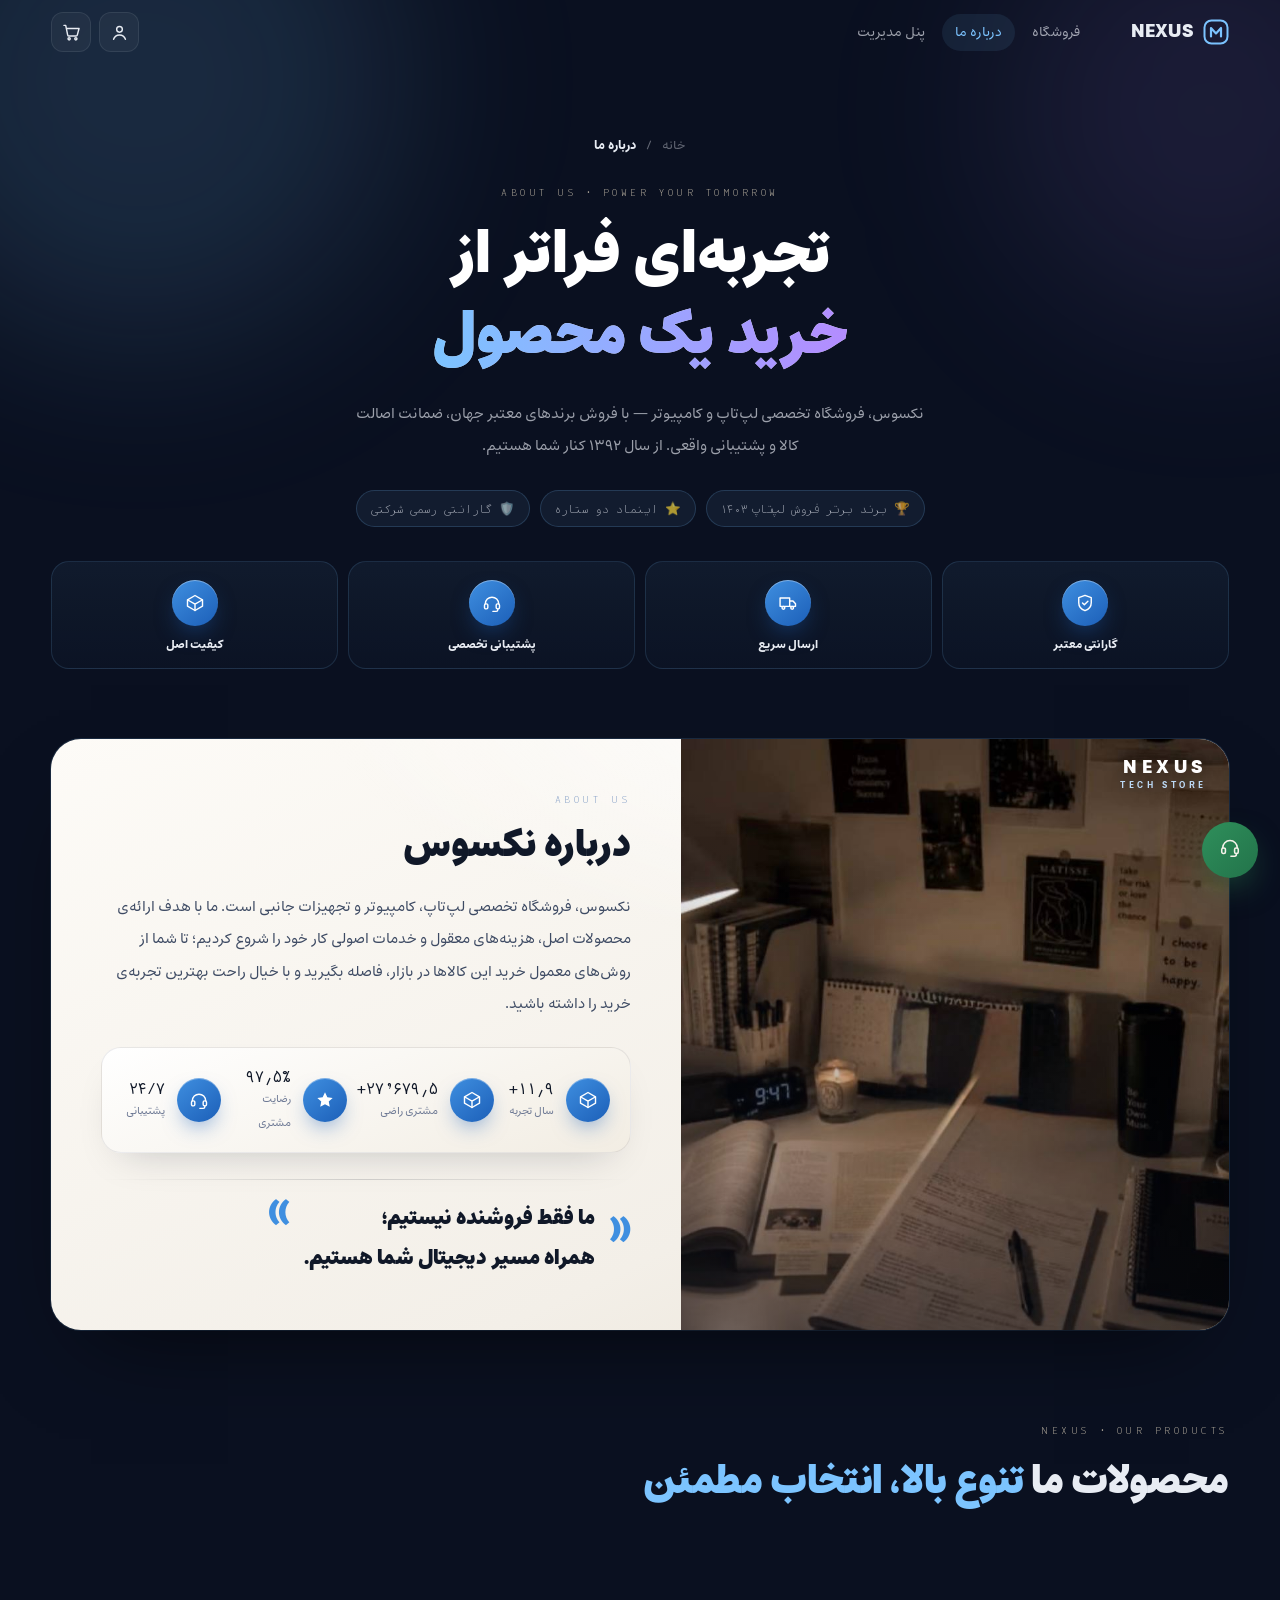
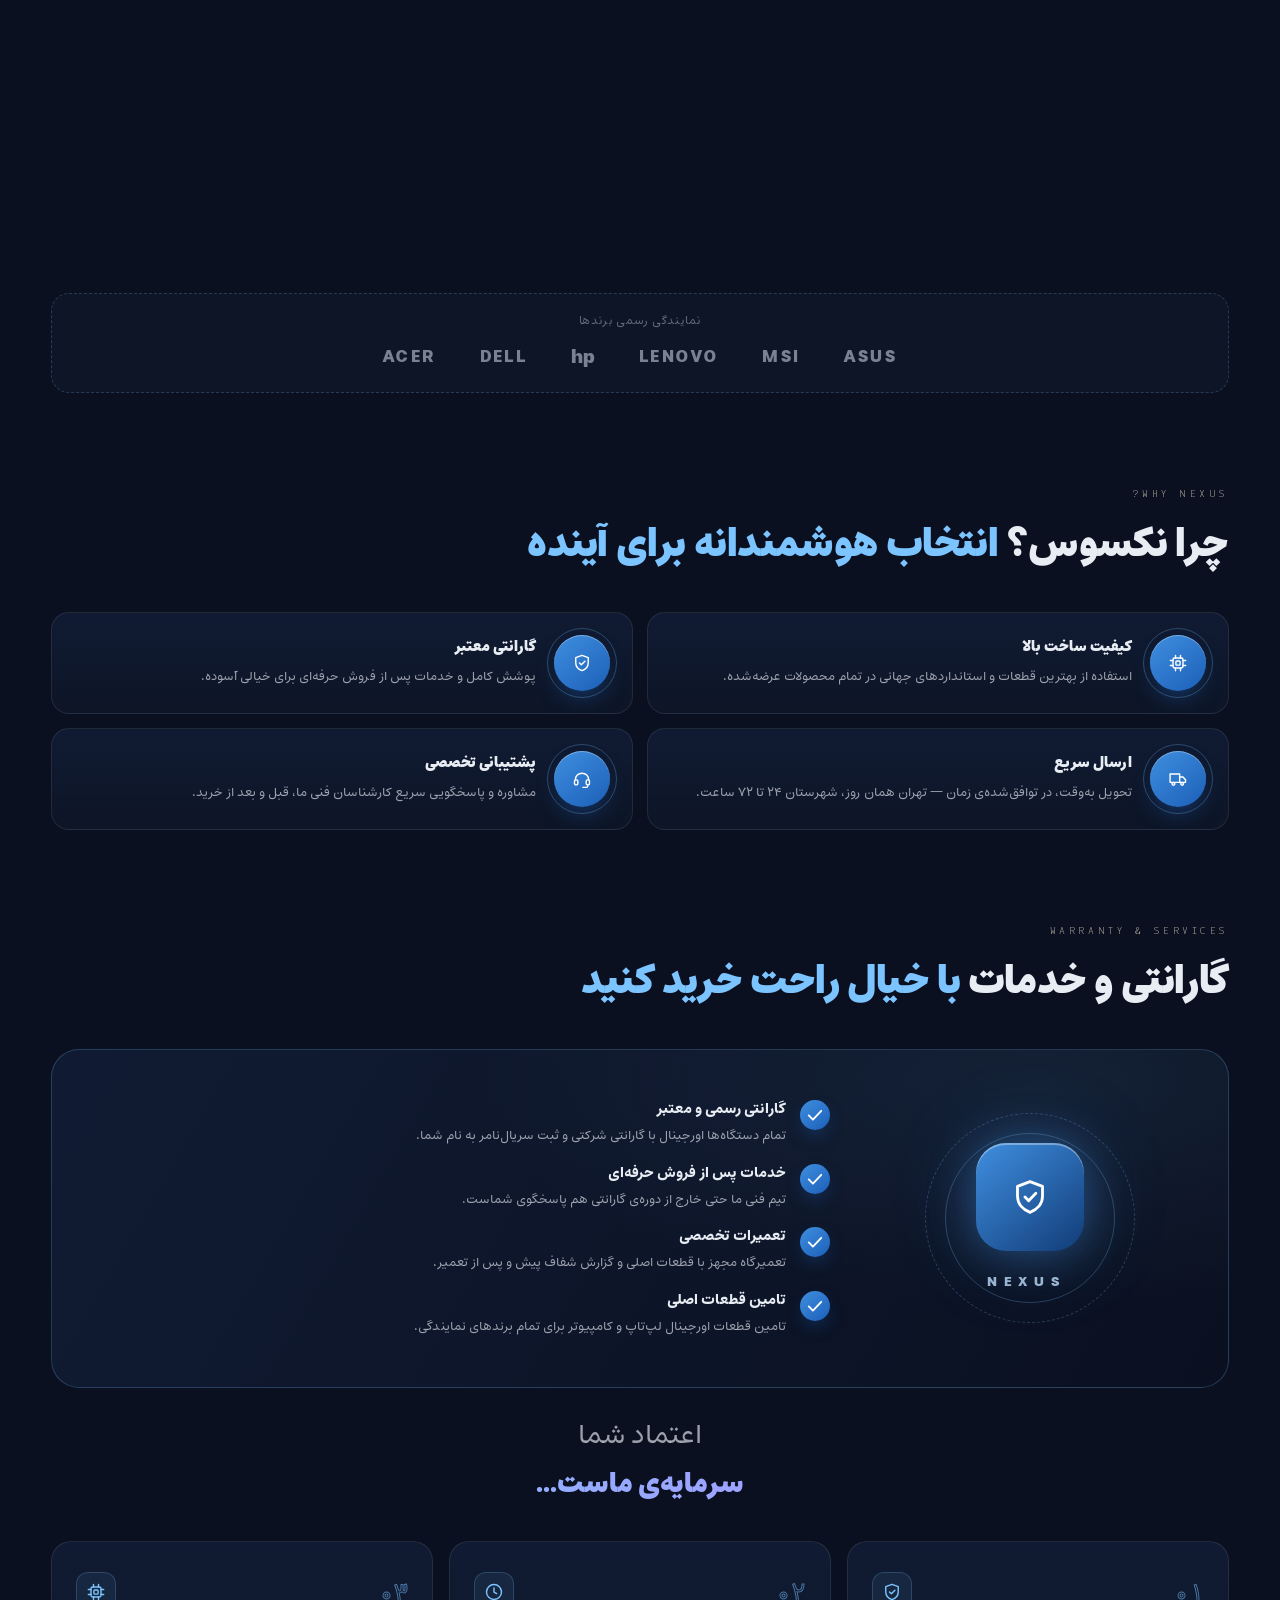
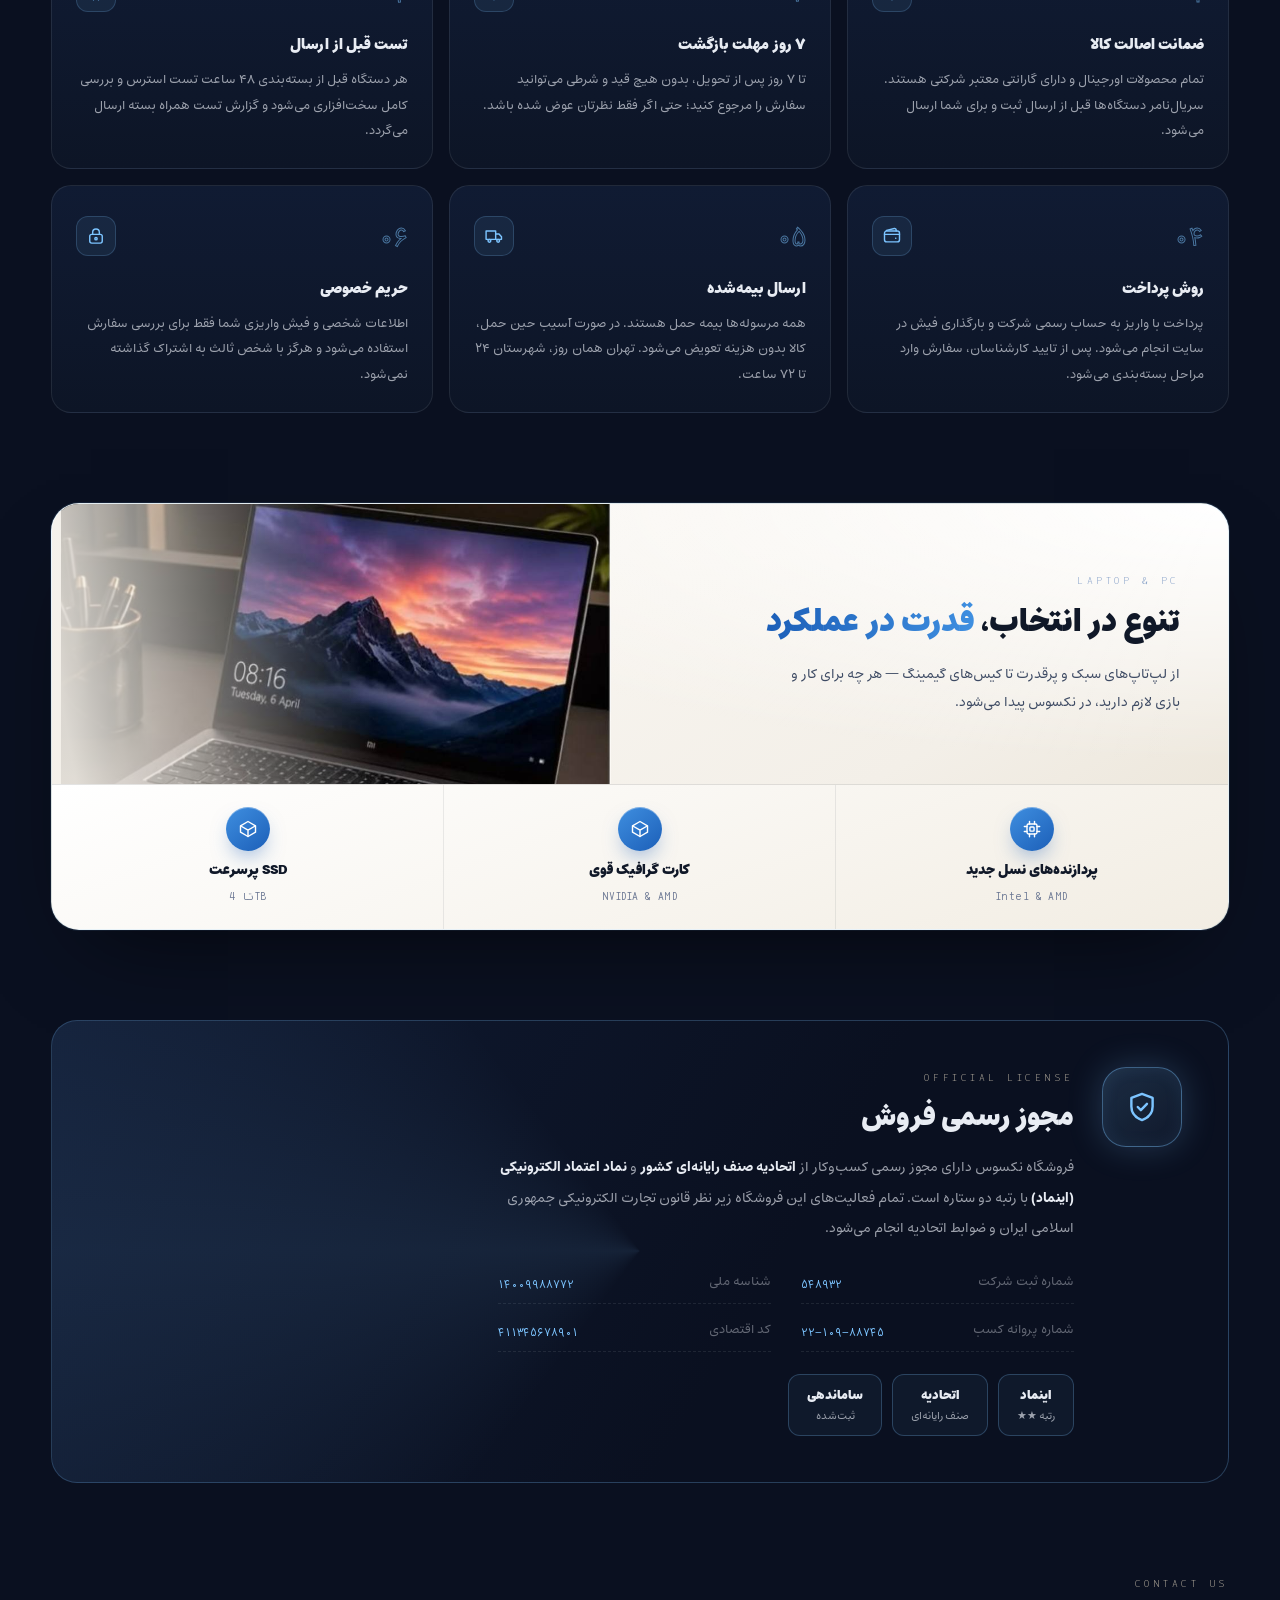
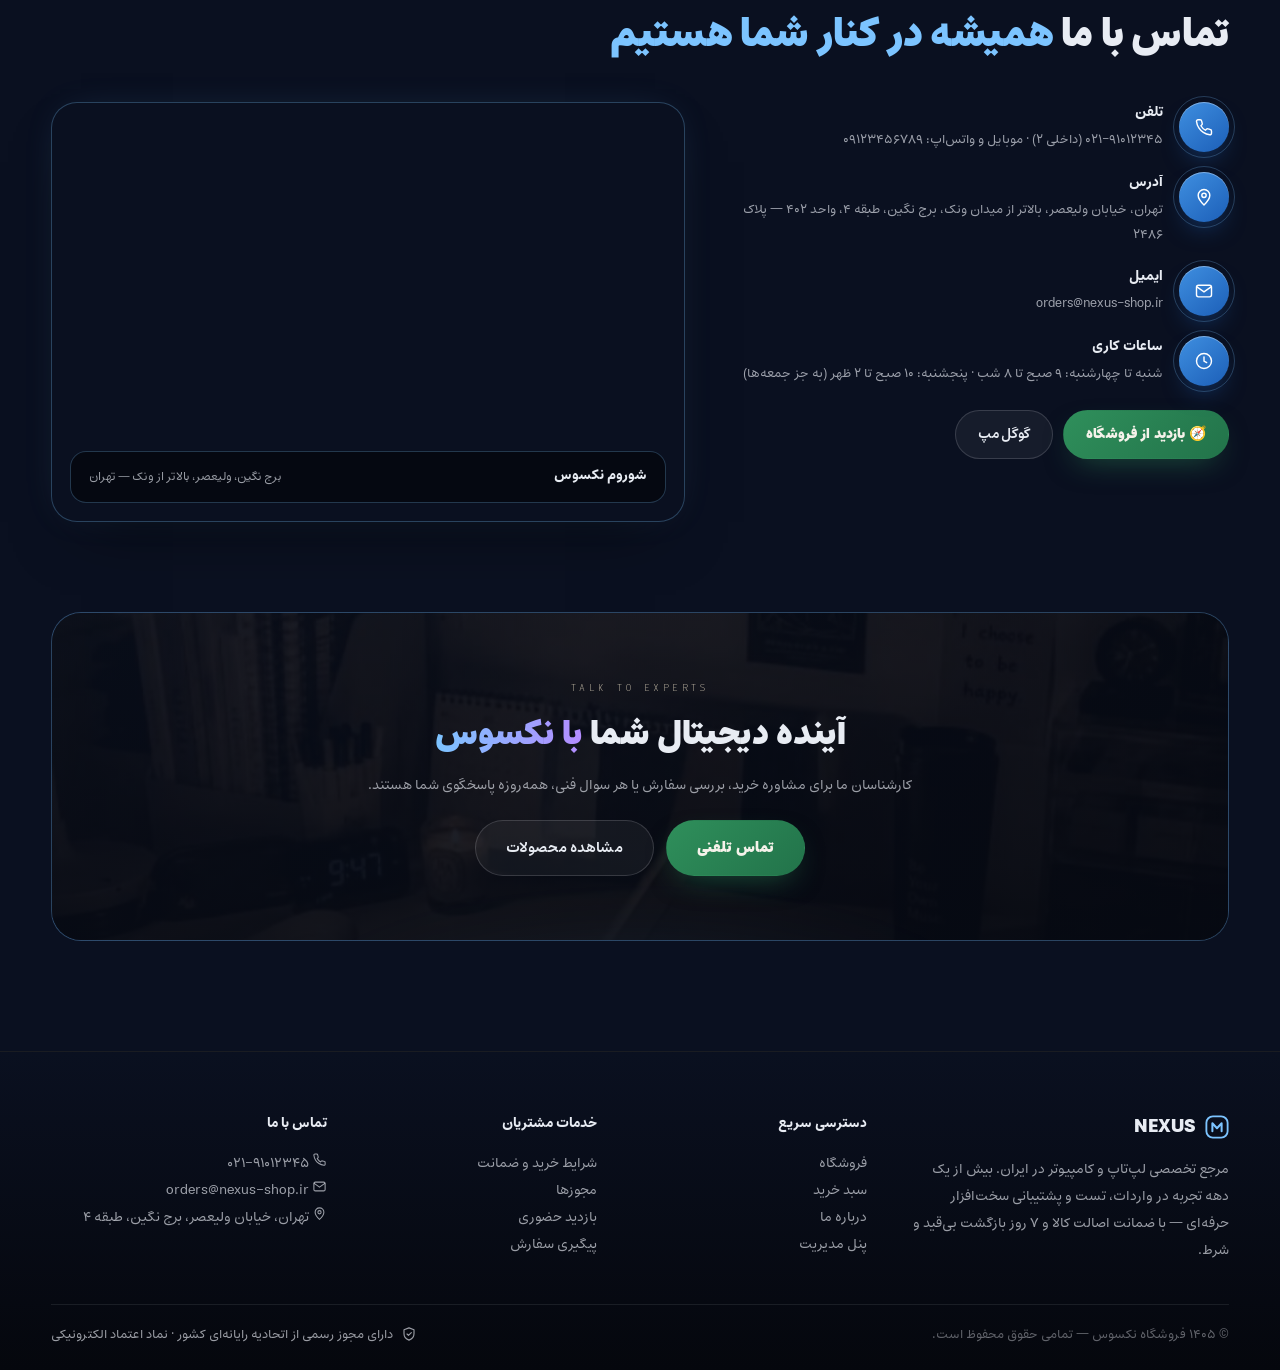
==== commit 262b4243: "about: add hero mini-features, light spec banner, cinematic CTA photo per poster layout" ====
--- a/about.html
+++ b/about.html
@@ -14,7 +14,7 @@
 <body>
 
 <main>
-  <!-- ============ HERO ============ -->
+  <!-- ============ HERO (dark cinematic — poster panel 1) ============ -->
   <section class="ab-hero">
     <div class="ab-hero-glow g1"></div>
     <div class="ab-hero-glow g2"></div>
@@ -23,16 +23,14 @@
         <a href="index.html">خانه</a><i>/</i><b>درباره ما</b>
       </nav>
 
-      <div class="eyebrow ab-eyebrow">About Nexus · Since 1392</div>
+      <div class="eyebrow ab-eyebrow">About Us · Power Your Tomorrow</div>
       <h1 class="ab-title">
-        ما سخت‌افزار را<br>
-        <em>جدی</em> می‌گیریم.
+        تجربه‌ای فراتر از<br>
+        <em>خرید یک محصول</em>
       </h1>
       <p class="ab-lede">
-        نکسوس از یک اتاق کوچک در بازار جمهوری شروع شد؛ با یک باور ساده:
-        خرید لپ‌تاپ و کامپیوتر نباید قرعه‌کشی باشد. امروز بعد از بیش از یک دهه،
-        همان باور را با ابزارهای بزرگ‌تر ادامه می‌دهیم — تست تخصصی، شفافیت کامل
-        و پشتیبانی که بعد از فروش هم تمام نمی‌شود.
+        نکسوس، فروشگاه تخصصی لپ‌تاپ و کامپیوتر — با فروش برندهای معتبر جهان،
+        ضمانت اصالت کالا و پشتیبانی واقعی. از سال ۱۳۹۲ کنار شما هستیم.
       </p>
 
       <div class="ab-hero-chips">
@@ -40,106 +38,210 @@
         <span class="chip">⭐ اینماد دو ستاره</span>
         <span class="chip">🛡️ گارانتی رسمی شرکتی</span>
       </div>
+
+      <!-- mini feature pills like poster panel 1 bottom band -->
+      <div class="ab-hero-minis reveal">
+        <div class="mini"><span class="mini-ico" data-ico="shield"></span><b>گارانتی معتبر</b></div>
+        <div class="mini"><span class="mini-ico" data-ico="truck"></span><b>ارسال سریع</b></div>
+        <div class="mini"><span class="mini-ico" data-ico="headset"></span><b>پشتیبانی تخصصی</b></div>
+        <div class="mini"><span class="mini-ico" data-ico="gear"></span><b>کیفیت اصل</b></div>
+      </div>
     </div>
   </section>
 
-  <!-- ============ NUMBERS ============ -->
-  <section class="container">
-    <div class="ab-numbers">
-      <div class="num reveal">
-        <b><span data-count="12">۰</span>+</b><span>سال تجربه تخصصی</span>
-      </div>
-      <div class="num reveal">
-        <b><span data-count="28000">۰</span>+</b><span>سفارش تحویل‌شده</span>
-      </div>
-      <div class="num reveal">
-        <b><span data-count="98.6">۰</span>٪</b><span>رضایت مشتریان</span>
-      </div>
-      <div class="num reveal">
-        <b>۲۴/۷</b><span>پشتیبانی فنی</span>
+  <!-- ============ STORY — light paper card (poster panel 2) ============ -->
+  <section class="container ab-paper-wrap">
+    <div class="ab-paper reveal">
+      <div class="paper-photo">
+        <img src="img/study-desk.jpg" alt="شوروم نکسوس" loading="lazy">
+        <div class="paper-photo-tint"></div>
+        <span class="paper-photo-mark">NEXUS<small>TECH STORE</small></span>
+      </div>
+
+      <div class="paper-body">
+        <div class="eyebrow paper-eyebrow">About Us</div>
+        <h2>درباره نکسوس</h2>
+        <p>
+          نکسوس، فروشگاه تخصصی لپ‌تاپ، کامپیوتر و تجهیزات جانبی است. ما با هدف ارائه‌ی
+          محصولات اصل، هزینه‌های معقول و خدمات اصولی کار خود را شروع کردیم؛ تا شما
+          از روش‌های معمول خرید این کالاها در بازار، فاصله بگیرید و با خیال راحت
+          بهترین تجربه‌ی خرید را داشته باشید.
+        </p>
+
+        <!-- stat band with round icons -->
+        <div class="paper-stats">
+          <div class="pstat">
+            <span class="pstat-ico" data-ico="users"></span>
+            <div><b><span data-count="12">۰</span>+</b><small>سال تجربه</small></div>
+          </div>
+          <div class="pstat">
+            <span class="pstat-ico" data-ico="gear"></span>
+            <div><b><span data-count="28000">۰</span>+</b><small>مشتری راضی</small></div>
+          </div>
+          <div class="pstat">
+            <span class="pstat-ico" data-ico="star"></span>
+            <div><b><span data-count="98.6">۰</span>٪</b><small>رضایت مشتری</small></div>
+          </div>
+          <div class="pstat">
+            <span class="pstat-ico" data-ico="headset"></span>
+            <div><b>۲۴/۷</b><small>پشتیبانی</small></div>
+          </div>
+        </div>
+
+        <div class="paper-divider"></div>
+
+        <!-- big quote like poster -->
+        <blockquote class="paper-quote">
+          <span class="pq-mark">«</span>
+          <div>
+            ما فقط فروشنده نیستیم؛
+            <br>همراه مسیر دیجیتال شما هستیم.
+          </div>
+        </blockquote>
       </div>
     </div>
   </section>
 
-  <!-- ============ STORY + TIMELINE ============ -->
+  <!-- ============ PRODUCTS SHOWCASE (poster panel 3) ============ -->
+  <section class="section container" id="showcase">
+    <div class="section-head">
+      <div>
+        <div class="eyebrow">Nexus · Our Products</div>
+        <h2>محصولات ما <em>تنوع بالا، انتخاب مطمئن</em></h2>
+      </div>
+    </div>
+
+    <div class="ab-showcase" id="abShowcase"><!-- JS renders real store products --></div>
+
+    <!-- official brands strip -->
+    <div class="ab-brands reveal" aria-label="برندهای رسمی">
+      <span class="ab-brands-label">نمایندگی رسمی برندها</span>
+      <div class="ab-brands-row">
+        <b>ASUS</b><b>MSI</b><b>LENOVO</b><b class="hp">hp</b><b>DELL</b><b>ACER</b>
+      </div>
+    </div>
+  </section>
+
+  <!-- ============ WHY NEXUS (poster panel 4) ============ -->
   <section class="section container">
     <div class="section-head">
       <div>
-        <div class="eyebrow">Our Story</div>
-        <h2>از بازار جمهوری تا <em>استودیو تست</em>.</h2>
-      </div>
-    </div>
-
-    <div class="ab-story-grid">
-      <div class="ab-story reveal">
-        <p>
-          سال ۱۳۹۲، وقتی خرید یک لپ‌تاپ در ایران یعنی ریسک کردن با پول خیلی از مردم،
-          ما با یک میز کوچک و یک ایده شروع کردیم: <b>هر دستگاه قبل از فروش، تست شود.</b>
-          در آن سال‌ها فقط چند نفر بودیم؛ اما هر مشتری می‌دانست چیزی که می‌خرد،
-          قبل از دستش، زیر دست کارشناس ما بوده است.
-        </p>
-        <p>
-          امروز نکسوس یک تیم ۳۵ نفره است: مهندسان سخت‌افزار، تکنسین‌های تست،
-          کارشناسان پشتیبانی و اعضای لجستیک. هر لپ‌تاپ قبل از ارسال از یک خط ۲۰ مرحله‌ای
-          می‌گذرد — از تست پیکسل نمایشگر و سلامت باتری تا کنترل دمای پردازنده زیر فشار کامل.
-        </p>
-        <blockquote class="ab-quote">
-          «ما هیچ محصولی را که خودمان حاضر نباشیم برای خانواده‌مان بخریم، نمی‌فروشیم.»
-          <footer>— معیار پذیرش ما در قرارداد با برندها و تامین‌کنندگان</footer>
-        </blockquote>
-      </div>
-
-      <div class="ab-timeline reveal">
-        <div class="tl-item">
-          <span class="tl-dot"></span>
-          <span class="tl-year">۱۳۹۲</span>
-          <div><b>تولد نکسوس</b><p>یک میز کوچک در بازار جمهوری و اولین دستگاه تست‌شده.</p></div>
-        </div>
-        <div class="tl-item">
-          <span class="tl-dot"></span>
-          <span class="tl-year">۱۳۹۷</span>
-          <div><b>خط تست ۲۰ مرحله‌ای</b><p>راه‌اندازی اولین استودیو تست سخت‌افزار با تجهیزات کالیبره.</p></div>
-        </div>
-        <div class="tl-item">
-          <span class="tl-dot"></span>
-          <span class="tl-year">۱۴۰۱</span>
-          <div><b>شوروم برج نگین</b><p>افتتاح فروشگاه حضوری با امکان تست زنده‌ی همه‌ی محصولات.</p></div>
-        </div>
-        <div class="tl-item">
-          <span class="tl-dot"></span>
-          <span class="tl-year">۱۴۰۵</span>
-          <div><b>فروشگاه آنلاین نکسوس</b><p>سفارش‌گیری آنلاین با پرداخت امن و ارسال بیمه‌شده به سراسر ایران.</p></div>
+        <div class="eyebrow">Why Nexus?</div>
+        <h2>چرا نکسوس؟ <em>انتخاب هوشمندانه برای آینده</em></h2>
+      </div>
+    </div>
+
+    <div class="ab-why">
+      <div class="why-row reveal">
+        <span class="why-ico" data-ico="cpu"></span>
+        <div>
+          <b>کیفیت ساخت بالا</b>
+          <p>استفاده از بهترین قطعات و استانداردهای جهانی در تمام محصولات عرضه‌شده.</p>
+        </div>
+      </div>
+      <div class="why-row reveal">
+        <span class="why-ico" data-ico="shield"></span>
+        <div>
+          <b>گارانتی معتبر</b>
+          <p>پوشش کامل و خدمات پس از فروش حرفه‌ای برای خیالی آسوده.</p>
+        </div>
+      </div>
+      <div class="why-row reveal">
+        <span class="why-ico" data-ico="truck"></span>
+        <div>
+          <b>ارسال سریع</b>
+          <p>تحویل به‌وقت، در توافق‌شده‌ی زمان — تهران همان روز، شهرستان ۲۴ تا ۷۲ ساعت.</p>
+        </div>
+      </div>
+      <div class="why-row reveal">
+        <span class="why-ico" data-ico="headset"></span>
+        <div>
+          <b>پشتیبانی تخصصی</b>
+          <p>مشاوره و پاسخگویی سریع کارشناسان فنی ما، قبل و بعد از خرید.</p>
         </div>
       </div>
     </div>
   </section>
 
-  <!-- ============ VALUES ============ -->
-  <section class="section container">
+  <!-- ============ WARRANTY & SERVICES (poster panel 5) ============ -->
+  <section class="section container" id="terms">
     <div class="section-head">
       <div>
-        <div class="eyebrow">Core Values</div>
-        <h2>سه اصلی که <em>حذرشان نمی‌شویم</em>.</h2>
-      </div>
-    </div>
-    <div class="ab-values">
-      <div class="value-card reveal">
-        <div class="vc-hair"></div>
-        <div class="v-ico" data-ico="shield"></div>
-        <h3>شفافیت مطلق</h3>
-        <p>مشخصات دقیق، قیمت واقعی، بدون هزینه پنهان. اگر عیبی داشته باشد، خودمان می‌گوییم — قبل از اینکه بپرسید.</p>
-      </div>
-      <div class="value-card reveal">
-        <div class="vc-hair"></div>
-        <div class="v-ico" data-ico="headset"></div>
-        <h3>پشتیبانی بی‌پایان</h3>
-        <p>خرید پایان معامله نیست، شروع آن است. تیم فنی ما حتی خارج از گارانتی هم پاسخگوی سوالات شماست.</p>
-      </div>
-      <div class="value-card reveal">
-        <div class="vc-hair"></div>
-        <div class="v-ico" data-ico="cpu"></div>
-        <h3>تست ۲۰ مرحله‌ای</h3>
-        <p>هر دستگاه پیش از ارسال روی خط تست ما، از سلامت باتری تا آستانه دما و عملکرد واقعی قطعات بررسی می‌شود.</p>
+        <div class="eyebrow">Warranty &amp; Services</div>
+        <h2>گارانتی و خدمات <em>با خیال راحت خرید کنید</em></h2>
+      </div>
+    </div>
+
+    <div class="ab-warranty reveal">
+      <div class="w-shield">
+        <span class="ws-ring r1"></span>
+        <span class="ws-ring r2"></span>
+        <div class="ws-core" data-ico="shield"></div>
+        <b class="ws-word">NEXUS</b>
+      </div>
+      <div class="w-list">
+        <div class="w-item"><span class="w-check" data-ico="check"></span><div><b>گارانتی رسمی و معتبر</b><p>تمام دستگاه‌ها اورجینال با گارانتی شرکتی و ثبت سریال‌نامر به نام شما.</p></div></div>
+        <div class="w-item"><span class="w-check" data-ico="check"></span><div><b>خدمات پس از فروش حرفه‌ای</b><p>تیم فنی ما حتی خارج از دوره‌ی گارانتی هم پاسخگوی شماست.</p></div></div>
+        <div class="w-item"><span class="w-check" data-ico="check"></span><div><b>تعمیرات تخصصی</b><p>تعمیرگاه مجهز با قطعات اصلی و گزارش شفاف پیش و پس از تعمیر.</p></div></div>
+        <div class="w-item"><span class="w-check" data-ico="check"></span><div><b>تامین قطعات اصلی</b><p>تامین قطعات اورجینال لپ‌تاپ و کامپیوتر برای تمام برندهای نمایندگی.</p></div></div>
+      </div>
+    </div>
+
+    <div class="ab-trust reveal">
+      اعتماد شما
+      <b>سرمایه‌ی ماست…</b>
+    </div>
+
+    <!-- detailed terms (kept from before) -->
+    <div class="terms-grid">
+      <div class="term-card reveal">
+        <div class="term-top"><span class="term-num">۰۱</span><span class="term-ico" data-ico="shield"></span></div>
+        <h3>ضمانت اصالت کالا</h3>
+        <p>تمام محصولات اورجینال و دارای گارانتی معتبر شرکتی هستند. سریال‌نامر دستگاه‌ها قبل از ارسال ثبت و برای شما ارسال می‌شود.</p>
+      </div>
+      <div class="term-card reveal">
+        <div class="term-top"><span class="term-num">۰۲</span><span class="term-ico" data-ico="clock"></span></div>
+        <h3>۷ روز مهلت بازگشت</h3>
+        <p>تا ۷ روز پس از تحویل، بدون هیچ قید و شرطی می‌توانید سفارش را مرجوع کنید؛ حتی اگر فقط نظرتان عوض شده باشد.</p>
+      </div>
+      <div class="term-card reveal">
+        <div class="term-top"><span class="term-num">۰۳</span><span class="term-ico" data-ico="cpu"></span></div>
+        <h3>تست قبل از ارسال</h3>
+        <p>هر دستگاه قبل از بسته‌بندی ۴۸ ساعت تست استرس و بررسی کامل سخت‌افزاری می‌شود و گزارش تست همراه بسته ارسال می‌گردد.</p>
+      </div>
+      <div class="term-card reveal">
+        <div class="term-top"><span class="term-num">۰۴</span><span class="term-ico" data-ico="wallet"></span></div>
+        <h3>روش پرداخت</h3>
+        <p>پرداخت با واریز به حساب رسمی شرکت و بارگذاری فیش در سایت انجام می‌شود. پس از تایید کارشناسان، سفارش وارد مراحل بسته‌بندی می‌شود.</p>
+      </div>
+      <div class="term-card reveal">
+        <div class="term-top"><span class="term-num">۰۵</span><span class="term-ico" data-ico="truck"></span></div>
+        <h3>ارسال بیمه‌شده</h3>
+        <p>همه مرسوله‌ها بیمه حمل هستند. در صورت آسیب حین حمل، کالا بدون هزینه تعویض می‌شود. تهران همان روز، شهرستان ۲۴ تا ۷۲ ساعت.</p>
+      </div>
+      <div class="term-card reveal">
+        <div class="term-top"><span class="term-num">۰۶</span><span class="term-ico" data-ico="lock"></span></div>
+        <h3>حریم خصوصی</h3>
+        <p>اطلاعات شخصی و فیش واریزی شما فقط برای بررسی سفارش استفاده می‌شود و هرگز با شخص ثالث به اشتراک گذاشته نمی‌شود.</p>
+      </div>
+    </div>
+  </section>
+
+  <!-- ============ SPEC BANNER — light panel (poster 6) ============ -->
+  <section class="section container">
+    <div class="ab-specban reveal">
+      <div class="sb-head">
+        <div class="eyebrow sb-eyebrow">Laptop &amp; PC</div>
+        <h2>تنوع در انتخاب، <em>قدرت در عملکرد</em></h2>
+        <p>از لپ‌تاپ‌های سبک و پرقدرت تا کیس‌های گیمینگ — هر چه برای کار و بازی لازم دارید، در نکسوس پیدا می‌شود.</p>
+      </div>
+      <div class="sb-media">
+        <img src="img/nexus-air-desk.jpg" alt="لپ‌تاپ و کامپیوتر نکسوس" loading="lazy">
+      </div>
+      <div class="sb-specs">
+        <div class="sb-spec"><span class="sb-ico" data-ico="cpu"></span><b>پردازنده‌های نسل جدید</b><small dir="ltr">Intel &amp; AMD</small></div>
+        <div class="sb-spec"><span class="sb-ico" data-ico="gear"></span><b>کارت گرافیک قوی</b><small dir="ltr">NVIDIA &amp; AMD</small></div>
+        <div class="sb-spec"><span class="sb-ico" data-ico="box"></span><b>SSD پرسرعت</b><small dir="ltr">تا 4TB</small></div>
       </div>
     </div>
   </section>
@@ -172,53 +274,49 @@
     </div>
   </section>
 
-  <!-- ============ VISIT + REAL MAP ============ -->
+  <!-- ============ CONTACT + REAL MAP (poster panel 7) ============ -->
   <section class="section container" id="visit">
     <div class="section-head">
       <div>
-        <div class="eyebrow">Visit Our Showroom</div>
-        <h2>بازدید حضوری از <em>شوروم</em>.</h2>
+        <div class="eyebrow">Contact Us</div>
+        <h2>تماس با ما <em>همیشه در کنار شما هستیم</em></h2>
       </div>
     </div>
 
     <div class="visit-grid">
       <div class="visit-info reveal">
-        <p class="visit-lede">
-          دوست دارید قبل از خرید، دستگاه را از نزدیک ببینید؟ شوروم ما در قلب تهران
-          آماده پذیرایی از شماست — با امکان تست زنده‌ی تمام محصولات نمایشی.
-        </p>
         <div class="visit-item">
-          <div class="vi-ico" data-ico="pin"></div>
+          <span class="vi-ico" data-ico="phone"></span>
           <div>
-            <b>آدرس دقیق</b>
+            <b>تلفن</b>
+            <span>۰۲۱-۹۱۰۱۲۳۴۵ (داخلی ۲) · موبایل و واتس‌اپ: <bdi dir="ltr">۰۹۱۲۳۴۵۶۷۸۹</bdi></span>
+          </div>
+        </div>
+        <div class="visit-item">
+          <span class="vi-ico" data-ico="pin"></span>
+          <div>
+            <b>آدرس</b>
             <span>تهران، خیابان ولیعصر، بالاتر از میدان ونک، برج نگین، طبقه ۴، واحد ۴۰۲ — پلاک ۲۴۸۶</span>
           </div>
         </div>
         <div class="visit-item">
-          <div class="vi-ico" data-ico="clock"></div>
-          <div>
-            <b>ساعات کاری</b>
-            <span>شنبه تا چهارشنبه: ۱۰ صبح تا ۸ شب · پنجشنبه: ۱۰ صبح تا ۲ ظهر · جمعه‌ها تعطیل</span>
-          </div>
-        </div>
-        <div class="visit-item">
-          <div class="vi-ico" data-ico="phone"></div>
-          <div>
-            <b>تماس و هماهنگی</b>
-            <span>۰۲۱-۹۱۰۱۲۳۴۵ (داخلی ۲) · موبایل و واتس‌اپ: ۰۹۱۲۳۴۵۶۷۸۹</span>
-          </div>
-        </div>
-        <div class="visit-item">
-          <div class="vi-ico" data-ico="mail"></div>
+          <span class="vi-ico" data-ico="mail"></span>
           <div>
             <b>ایمیل</b>
             <span dir="ltr">orders@nexus-shop.ir</span>
           </div>
         </div>
+        <div class="visit-item">
+          <span class="vi-ico" data-ico="clock"></span>
+          <div>
+            <b>ساعات کاری</b>
+            <span>شنبه تا چهارشنبه: ۹ صبح تا ۸ شب · پنجشنبه: ۱۰ صبح تا ۲ ظهر (به جز جمعه‌ها)</span>
+          </div>
+        </div>
         <div class="visit-actions">
           <a class="btn btn-primary" target="_blank" rel="noopener"
              href="https://neshan.org/maps/@35.7597,51.4100,17z">
-            🧭 مسیریابی با نشان
+            🧭 بازدید از فروشگاه
           </a>
           <a class="btn btn-ghost" target="_blank" rel="noopener"
              href="https://maps.google.com/?q=35.7597,51.4100">
@@ -244,54 +342,14 @@
     </div>
   </section>
 
-  <!-- ============ TERMS ============ -->
-  <section class="section container" id="terms">
-    <div class="section-head">
-      <div>
-        <div class="eyebrow">Terms & Warranty</div>
-        <h2>شرایط خرید و <em>ضمانت‌ها</em>.</h2>
-      </div>
-    </div>
-    <div class="terms-grid">
-      <div class="term-card reveal">
-        <div class="term-top"><span class="term-num">۰۱</span><span class="term-ico" data-ico="shield"></span></div>
-        <h3>ضمانت اصالت کالا</h3>
-        <p>تمام محصولات اورجینال و دارای گارانتی معتبر شرکتی هستند. سریال‌نامر دستگاه‌ها قبل از ارسال ثبت و برای شما ارسال می‌شود.</p>
-      </div>
-      <div class="term-card reveal">
-        <div class="term-top"><span class="term-num">۰۲</span><span class="term-ico" data-ico="clock"></span></div>
-        <h3>۷ روز مهلت بازگشت</h3>
-        <p>تا ۷ روز پس از تحویل، بدون هیچ قید و شرطی می‌توانید سفارش را مرجوع کنید؛ حتی اگر فقط نظرتان عوض شده باشد.</p>
-      </div>
-      <div class="term-card reveal">
-        <div class="term-top"><span class="term-num">۰۳</span><span class="term-ico" data-ico="cpu"></span></div>
-        <h3>تست قبل از ارسال</h3>
-        <p>هر دستگاه قبل از بسته‌بندی ۴۸ ساعت تست استرس و بررسی کامل سخت‌افزاری می‌شود و گزارش تست همراه بسته ارسال می‌گردد.</p>
-      </div>
-      <div class="term-card reveal">
-        <div class="term-top"><span class="term-num">۰۴</span><span class="term-ico" data-ico="wallet"></span></div>
-        <h3>روش پرداخت</h3>
-        <p>پرداخت با واریز به حساب رسمی شرکت و بارگذاری فیش در سایت انجام می‌شود. پس از تایید کارشناسان، سفارش وارد مراحل بسته‌بندی می‌شود.</p>
-      </div>
-      <div class="term-card reveal">
-        <div class="term-top"><span class="term-num">۰۵</span><span class="term-ico" data-ico="truck"></span></div>
-        <h3>ارسال بیمه‌شده</h3>
-        <p>همه مرسوله‌ها بیمه حمل هستند. در صورت آسیب حین حمل، کالا بدون هزینه تعویض می‌شود. تهران همان روز، شهرستان ۲۴ تا ۷۲ ساعت.</p>
-      </div>
-      <div class="term-card reveal">
-        <div class="term-top"><span class="term-num">۰۶</span><span class="term-ico" data-ico="lock"></span></div>
-        <h3>حریم خصوصی</h3>
-        <p>اطلاعات شخصی و فیش واریزی شما فقط برای بررسی سفارش استفاده می‌شود و هرگز با شخص ثالث به اشتراک گذاشته نمی‌شود.</p>
-      </div>
-    </div>
-  </section>
-
-  <!-- ============ CTA ============ -->
+  <!-- ============ CTA — cinematic laptop photo (poster 8) ============ -->
   <section class="section container">
     <div class="about-cta reveal">
+      <img class="cta-photo" src="img/study-desk.jpg" alt="" aria-hidden="true" loading="lazy">
+      <div class="cta-tint"></div>
       <div class="cta-glow"></div>
       <div class="eyebrow">Talk To Experts</div>
-      <h2>سوالی دارید؟ همین حالا بپرسید.</h2>
+      <h2>آینده دیجیتال شما <em>با نکسوس</em></h2>
       <p>کارشناسان ما برای مشاوره خرید، بررسی سفارش یا هر سوال فنی، همه‌روزه پاسخگوی شما هستند.</p>
       <div class="cta-actions">
         <a href="tel:02191012345" class="btn btn-primary btn-lg">تماس تلفنی</a>
@@ -302,13 +360,40 @@
 </main>
 
 <script src="js/store.js?v=7"></script>
-<script src="js/app.js?v=7"></script>
+<script src="js/app.js?v=8"></script>
 <script>
 document.addEventListener('DOMContentLoaded', () => {
   const UI = window.NexusUI;
-  document.querySelectorAll('[data-ico]').forEach((el) => { el.innerHTML = UI.icon(el.dataset.ico, 22); });
+  const S  = window.NexusStore;
+  document.querySelectorAll('[data-ico]').forEach((el) => { el.innerHTML = UI.icon(el.dataset.ico, el.classList.contains('ws-core') ? 40 : 20); });
   document.getElementById('licBadge').innerHTML = UI.icon('shield', 34);
   UI.observeReveals();
+
+  /* ---- products showcase (real store items) ---- */
+  const showcase = document.getElementById('abShowcase');
+  if (showcase) {
+    const picks = [
+      { id: 'p1', tag: 'از رندرهای سنگین تا بازی‌های روز' },
+      { id: 'p3', tag: 'قدرت حرفه‌ای، عملکرد بالا' },
+      { id: 'p4', tag: 'وضوح تصویر حیرت‌انگیز' },
+      { id: 'p5', tag: 'کیبورد، ماوس، هدست و بیشتر' },
+    ];
+    picks.forEach(({ id, tag }) => {
+      const p = S.getProduct(id);
+      if (!p) return;
+      const card = document.createElement('a');
+      card.className = 'show-card reveal';
+      card.href = 'index.html#store';
+      card.innerHTML = `
+        <span class="sc-media"><img src="${p.image}" alt="${S.esc(p.name_fa || p.name)}" loading="lazy"></span>
+        <span class="sc-body">
+          <b>${S.esc(p.name_fa || p.name)}</b>
+          <small>${S.esc(tag)}</small>
+          <span class="sc-price">${S.toman(p.price)}</span>
+        </span>`;
+      showcase.appendChild(card);
+    });
+  }
 
   /* ---- count-up for stats (Persian digits) ---- */
   const fmt = (n) => n.toLocaleString('fa-IR', {maximumFractionDigits: 1});
@@ -343,9 +428,10 @@
 
 <style>
 /* =========================================================
-   ABOUT PAGE — rich cinematic edition
+   ABOUT PAGE — NEXUS poster edition
+   (dark cinematic + light paper card, per brand posters)
    ========================================================= */
-:root{--ab-accent:#7cc4ff}
+:root{--ab-accent:#7cc4ff;--ab-paper:#f3efe8;--ab-ink:#101828}
 
 /* ---- hero ---- */
 .ab-hero{
@@ -381,102 +467,222 @@
 .ab-hero-chips{display:flex;gap:10px;justify-content:center;flex-wrap:wrap;margin-top:26px}
 .ab-hero-chips .chip{background:rgba(124,196,255,.07);border-color:rgba(124,196,255,.18)}
 
-/* ---- numbers ---- */
-.ab-numbers{
-  display:grid;grid-template-columns:repeat(4,1fr);gap:14px;
-  margin-top:56px;
-}
-@media(max-width:760px){.ab-numbers{grid-template-columns:repeat(2,1fr)}}
-.num{
-  text-align:center;padding:28px 14px;border-radius:20px;position:relative;
+/* ========= LIGHT PAPER STORY CARD (poster 2) ========= */
+.ab-paper-wrap{margin-top:34px}
+.ab-paper{
+  display:grid;grid-template-columns:1fr 1.15fr;
+  background:
+    radial-gradient(120% 90% at 88% -10%,#ffffff 0%,transparent 55%),
+    linear-gradient(155deg,#fdfbf7 0%,var(--ab-paper) 70%,#e9e2d4 100%);
+  border-radius:30px;overflow:hidden;
+  color:var(--ab-ink);
+  box-shadow:0 40px 90px -40px rgba(0,0,0,.65),0 0 0 1px rgba(124,196,255,.14);
+  position:relative;
+}
+@media(max-width:880px){.ab-paper{grid-template-columns:1fr}}
+.paper-photo{position:relative;min-height:320px;overflow:hidden}
+.paper-photo img{width:100%;height:100%;object-fit:cover;display:block}
+.paper-photo-tint{
+  position:absolute;inset:0;
+  background:linear-gradient(200deg,rgba(10,16,32,0) 30%,rgba(10,16,32,.55));
+}
+.paper-photo-mark{
+  position:absolute;top:20px;inset-inline-start:22px;
+  display:flex;flex-direction:column;line-height:1.05;
+  font-weight:900;letter-spacing:.24em;font-size:19px;color:#fff;
+  text-shadow:0 2px 18px rgba(0,0,0,.5);
+}
+.paper-photo-mark small{font-size:8.5px;letter-spacing:.42em;color:#bcd9f5;margin-top:4px;font-weight:700}
+.paper-body{padding:clamp(26px,4vw,50px)}
+.paper-eyebrow{color:#5f83b8}
+.paper-eyebrow::before{background:#5f83b8}
+.paper-body h2{font-size:clamp(24px,3.4vw,38px);font-weight:900;margin:6px 0 14px;color:var(--ab-ink)}
+.paper-body > p{font-size:14.5px;line-height:2.25;color:#3d4a63;max-width:60ch}
+
+/* stat band */
+.paper-stats{
+  display:grid;grid-template-columns:repeat(4,1fr);gap:10px;
+  background:linear-gradient(160deg,#ffffff,#f2ede3);
+  border:1px solid rgba(16,24,40,.08);
+  border-radius:20px;padding:18px 16px;margin-top:26px;
+  box-shadow:0 18px 40px -22px rgba(16,24,40,.25);
+}
+@media(max-width:640px){.paper-stats{grid-template-columns:repeat(2,1fr);row-gap:18px}}
+.pstat{display:flex;align-items:center;gap:12px;justify-content:center}
+.pstat-ico{
+  width:44px;height:44px;flex:none;border-radius:50%;
+  background:linear-gradient(140deg,#3f8fe0,#1c5fb8);
+  color:#fff;display:grid;place-items:center;
+  box-shadow:0 10px 22px -8px rgba(28,95,184,.65),inset 0 1px 0 rgba(255,255,255,.35);
+}
+.pstat b{
+  display:block;font-family:'AzarMehr Mono','Estedad',sans-serif;
+  font-size:17px;font-weight:800;color:var(--ab-ink);line-height:1.2;white-space:nowrap;
+}
+.pstat small{font-size:11px;color:#6b7793}
+
+.paper-divider{height:1px;background:linear-gradient(90deg,transparent,rgba(16,24,40,.16),transparent);margin:26px 0 20px}
+
+/* big quote */
+.paper-quote{display:flex;gap:14px;align-items:flex-start;margin:0}
+.pq-mark{
+  font-size:52px;line-height:.6;font-weight:900;color:#3f8fe0;
+  margin-top:14px;flex:none;
+}
+.paper-quote div{
+  font-size:clamp(16px,2.2vw,21px);font-weight:800;line-height:1.9;color:var(--ab-ink);
+}
+.paper-quote::after{
+  content:"»";font-size:52px;line-height:.4;font-weight:900;color:#3f8fe0;
+  display:block;text-align:left;margin-top:2px;
+}
+
+/* ========= PRODUCTS SHOWCASE (poster 3) ========= */
+.ab-showcase{display:grid;grid-template-columns:repeat(4,1fr);gap:16px}
+@media(max-width:1020px){.ab-showcase{grid-template-columns:repeat(2,1fr)}}
+@media(max-width:560px){.ab-showcase{grid-template-columns:1fr}}
+.show-card{
+  display:flex;flex-direction:column;border-radius:20px;overflow:hidden;
   background:linear-gradient(180deg,var(--panel2),var(--panel));
-  border:1px solid var(--line);overflow:hidden;
+  border:1px solid var(--line);text-decoration:none;
+  transition:transform .35s,border-color .35s,box-shadow .35s;
+}
+.show-card:hover{
+  transform:translateY(-6px);border-color:rgba(124,196,255,.4);
+  box-shadow:0 26px 54px -24px rgba(124,196,255,.35);
+}
+.sc-media{display:block;aspect-ratio:16/11;overflow:hidden;position:relative}
+.sc-media img{width:100%;height:100%;object-fit:cover;transition:transform .6s}
+.show-card:hover .sc-media img{transform:scale(1.06)}
+.sc-media::after{
+  content:"";position:absolute;inset:0;
+  background:linear-gradient(180deg,transparent 55%,rgba(6,9,17,.55));
+}
+.sc-body{padding:16px 18px 18px;display:flex;flex-direction:column;gap:6px;flex:1}
+.sc-body b{font-size:14.5px;color:var(--ink)}
+.sc-body small{font-size:11.5px;color:var(--ink3)}
+.sc-price{
+  margin-top:auto;padding-top:10px;
+  font-family:'AzarMehr Mono','Estedad',sans-serif;
+  font-size:14px;font-weight:700;color:var(--ab-accent);
+}
+.ab-brands{
+  margin-top:26px;border:1px dashed rgba(124,196,255,.22);border-radius:18px;
+  padding:18px 22px;display:flex;flex-direction:column;gap:12px;align-items:center;
+  background:rgba(124,196,255,.03);
+}
+.ab-brands-label{font-size:11.5px;color:var(--ink3);letter-spacing:.06em}
+.ab-brands-row{display:flex;gap:clamp(18px,4vw,44px);flex-wrap:wrap;justify-content:center;align-items:center}
+.ab-brands-row b{
+  font-size:17px;font-weight:900;letter-spacing:.14em;color:rgba(232,238,250,.5);
+  transition:color .3s,text-shadow .3s;cursor:default;
+}
+.ab-brands-row b.hp{text-transform:lowercase;letter-spacing:0;font-size:20px}
+.ab-brands-row b:hover{color:var(--ab-accent);text-shadow:0 0 22px rgba(124,196,255,.5)}
+
+/* ========= WHY NEXUS (poster 4) ========= */
+.ab-why{display:grid;grid-template-columns:repeat(2,1fr);gap:14px}
+@media(max-width:760px){.ab-why{grid-template-columns:1fr}}
+.why-row{
+  display:flex;gap:18px;align-items:flex-start;
+  background:linear-gradient(180deg,var(--panel2),var(--panel));
+  border:1px solid var(--line);border-radius:18px;padding:22px;
+  position:relative;overflow:hidden;
   transition:transform .3s,border-color .3s;
 }
-.num::before{
-  content:"";position:absolute;inset-inline:20%;top:0;height:2px;border-radius:2px;
-  background:linear-gradient(90deg,transparent,var(--ab-accent),transparent);
-  opacity:.7;
-}
-.num:hover{transform:translateY(-4px);border-color:rgba(124,196,255,.3)}
-.num b{
-  display:block;font-size:clamp(24px,3.2vw,36px);font-weight:900;margin-bottom:6px;
+.why-row::before{
+  content:"";position:absolute;inset-inline-start:0;top:0;bottom:0;width:2px;
+  background:linear-gradient(180deg,var(--ab-accent),transparent);
+  opacity:0;transition:opacity .3s;
+}
+.why-row:hover{transform:translateY(-4px);border-color:rgba(124,196,255,.32)}
+.why-row:hover::before{opacity:1}
+.why-ico{
+  width:56px;height:56px;flex:none;border-radius:50%;
+  background:linear-gradient(140deg,#3f8fe0,#1c5fb8);
+  color:#fff;display:grid;place-items:center;position:relative;
+  box-shadow:0 12px 26px -10px rgba(28,95,184,.7),inset 0 1px 0 rgba(255,255,255,.35);
+}
+.why-ico::after{
+  content:"";position:absolute;inset:-7px;border-radius:50%;
+  border:1px solid rgba(124,196,255,.28);
+}
+.why-row b{display:block;font-size:15px;font-weight:800;margin-bottom:6px}
+.why-row p{font-size:12.5px;color:var(--ink2);line-height:1.95}
+
+/* ========= WARRANTY (poster 5) ========= */
+.ab-warranty{
+  display:grid;grid-template-columns:300px 1fr;gap:clamp(24px,4vw,50px);align-items:center;
+  background:
+    radial-gradient(90% 120% at 85% 10%,rgba(124,196,255,.08),transparent 55%),
+    linear-gradient(120deg,#101b33,#0a1020);
+  border:1px solid rgba(124,196,255,.22);border-radius:28px;
+  padding:clamp(28px,4vw,48px);
+  position:relative;overflow:hidden;
+}
+@media(max-width:880px){.ab-warranty{grid-template-columns:1fr;justify-items:center}}
+.w-shield{position:relative;display:grid;place-items:center;justify-items:center;padding:26px 0}
+.ws-ring{position:absolute;border-radius:50%;border:1px solid rgba(124,196,255,.25);pointer-events:none}
+.ws-ring.r1{width:170px;height:170px;animation:wsPulse 3.4s ease-in-out infinite}
+.ws-ring.r2{width:210px;height:210px;border-style:dashed;animation:wsSpin 22s linear infinite}
+@keyframes wsPulse{0%,100%{transform:scale(1);opacity:.9}50%{transform:scale(1.08);opacity:.4}}
+@keyframes wsSpin{to{transform:rotate(360deg)}}
+.ws-core{
+  width:108px;height:108px;border-radius:30px;
+  background:linear-gradient(140deg,#3f8fe0,#123c78);
+  display:grid;place-items:center;color:#fff;
+  box-shadow:0 0 46px rgba(63,143,224,.45),0 0 90px rgba(63,143,224,.2),inset 0 2px 0 rgba(255,255,255,.35);
+}
+.ws-word{
+  margin-top:20px;font-size:14px;letter-spacing:.5em;font-weight:900;
+  color:rgba(190,220,250,.8);text-indent:.5em;
+}
+.w-list{display:flex;flex-direction:column;gap:14px}
+.w-item{display:flex;gap:14px;align-items:flex-start}
+.w-check{
+  width:30px;height:30px;flex:none;border-radius:50%;margin-top:2px;
+  background:linear-gradient(140deg,#3f8fe0,#1c5fb8);color:#fff;
+  display:grid;place-items:center;
+  box-shadow:0 8px 18px -6px rgba(28,95,184,.6);
+}
+.w-item b{display:block;font-size:14.5px;margin-bottom:3px}
+.w-item p{font-size:12.5px;color:var(--ink2);line-height:1.9}
+.ab-trust{
+  margin:26px 0 34px;text-align:center;
+  font-size:clamp(19px,2.8vw,28px);font-weight:300;color:var(--ink2);
+}
+.ab-trust b{
+  font-weight:900;display:block;margin-top:6px;
+  background:linear-gradient(90deg,var(--ab-accent),#b48cff);
+  -webkit-background-clip:text;background-clip:text;-webkit-text-fill-color:transparent;
+}
+
+/* ---- detailed terms ---- */
+.terms-grid{display:grid;grid-template-columns:repeat(3,1fr);gap:16px}
+@media(max-width:920px){.terms-grid{grid-template-columns:repeat(2,1fr)}}
+@media(max-width:600px){.terms-grid{grid-template-columns:1fr}}
+.term-card{
+  background:linear-gradient(180deg,var(--panel2),var(--panel));
+  border:1px solid var(--line);border-radius:20px;padding:24px;
+  transition:transform .3s,border-color .3s,box-shadow .3s;
+}
+.term-card:hover{
+  transform:translateY(-5px);border-color:rgba(124,196,255,.3);
+  box-shadow:0 22px 44px -20px rgba(124,196,255,.2);
+}
+.term-top{display:flex;justify-content:space-between;align-items:center;margin-bottom:14px}
+.term-num{
+  display:inline-block;font-size:28px;font-weight:900;
   font-family:'AzarMehr Mono','Estedad',sans-serif;
-  color:var(--ab-accent);
-  text-shadow:0 0 26px rgba(124,196,255,.35);
-}
-.num span{font-size:12.5px;color:var(--ink2)}
-
-/* ---- story + timeline ---- */
-.ab-story-grid{
-  display:grid;grid-template-columns:1.05fr .95fr;gap:30px;align-items:start;
-}
-@media(max-width:880px){.ab-story-grid{grid-template-columns:1fr}}
-.ab-story{display:flex;flex-direction:column;gap:16px}
-.ab-story p{font-size:14.5px;line-height:2.25;color:var(--ink2)}
-.ab-story b{color:var(--ink)}
-.ab-quote{
-  border-inline-start:3px solid var(--ab-accent);
-  background:linear-gradient(90deg,rgba(124,196,255,.07),transparent 70%);
-  border-radius:0 14px 14px 0;
-  padding:16px 20px;font-size:14.5px;font-weight:600;color:var(--ink);
-  line-height:2;
-}
-.ab-quote footer{margin-top:8px;font-size:12px;font-weight:400;color:var(--ink3)}
-
-.ab-timeline{
-  background:linear-gradient(180deg,var(--panel2),var(--panel));
-  border:1px solid var(--line);border-radius:22px;padding:26px 26px 14px;
-  position:relative;
-}
-.tl-item{
-  position:relative;display:flex;gap:16px;padding-bottom:26px;padding-inline-start:6px;
-}
-.tl-item:not(:last-child)::before{
-  content:"";position:absolute;top:34px;bottom:6px;inset-inline-start:11.5px;
-  width:2px;background:linear-gradient(180deg,rgba(124,196,255,.4),rgba(124,196,255,.08));
-}
-.tl-dot{
-  width:12px;height:12px;flex:none;border-radius:50%;margin-top:6px;
-  background:var(--ab-accent);
-  box-shadow:0 0 0 4px rgba(124,196,255,.15),0 0 14px rgba(124,196,255,.5);
-}
-.tl-year{
-  font-family:'AzarMehr Mono','Estedad',sans-serif;font-weight:700;
-  color:var(--ab-accent);font-size:13.5px;min-width:44px;margin-top:3px;
-}
-.tl-item b{display:block;font-size:13.5px;margin-bottom:4px}
-.tl-item p{font-size:12px;color:var(--ink2);line-height:1.9}
-
-/* ---- values ---- */
-.ab-values{display:grid;grid-template-columns:repeat(3,1fr);gap:16px}
-@media(max-width:820px){.ab-values{grid-template-columns:1fr}}
-.value-card{
-  position:relative;background:linear-gradient(180deg,var(--panel2),var(--panel));
-  border:1px solid var(--line);border-radius:22px;padding:30px 24px;overflow:hidden;
-  transition:transform .35s,border-color .35s,box-shadow .35s;
-}
-.value-card:hover{
-  transform:translateY(-6px);
-  border-color:rgba(124,196,255,.35);
-  box-shadow:0 24px 50px -22px rgba(124,196,255,.25);
-}
-.vc-hair{
-  position:absolute;top:0;inset-inline:0;height:2px;
-  background:linear-gradient(90deg,transparent,rgba(124,196,255,.6),transparent);
-  opacity:0;transition:opacity .35s;
-}
-.value-card:hover .vc-hair{opacity:1}
-.value-card .v-ico{
-  width:52px;height:52px;border-radius:16px;margin-bottom:18px;
-  background:linear-gradient(140deg,rgba(124,196,255,.14),rgba(124,196,255,.05));
-  border:1px solid rgba(124,196,255,.25);
+  color:transparent;-webkit-text-stroke:1px rgba(124,196,255,.55);
+}
+.term-ico{
+  width:40px;height:40px;border-radius:12px;
+  background:rgba(124,196,255,.08);border:1px solid rgba(124,196,255,.2);
   display:grid;place-items:center;color:var(--ab-accent);
-  transition:transform .35s;
-}
-.value-card:hover .v-ico{transform:scale(1.08) rotate(-4deg)}
-.value-card h3{font-size:16.5px;font-weight:800;margin-bottom:10px}
-.value-card p{font-size:13px;color:var(--ink2);line-height:2.05}
+}
+.term-card h3{font-size:15px;font-weight:800;margin-bottom:10px}
+.term-card p{font-size:12.5px;color:var(--ink2);line-height:2.05}
 
 /* ---- license ---- */
 .license-card{
@@ -520,17 +726,19 @@
 }
 .stamp b{font-size:13px;color:var(--ink);font-weight:800}
 
-/* ---- visit + real map ---- */
+/* ---- contact + map (poster 7 style: circular icons) ---- */
 .visit-grid{display:grid;grid-template-columns:.9fr 1.1fr;gap:26px;align-items:stretch}
 @media(max-width:880px){.visit-grid{grid-template-columns:1fr}}
-.visit-info h2{font-size:clamp(20px,2.8vw,30px);font-weight:800;margin:8px 0 12px}
-.visit-lede{font-size:14px;color:var(--ink2);line-height:2;margin-bottom:24px}
-.visit-item{display:flex;gap:14px;margin-bottom:18px}
+.visit-item{display:flex;gap:16px;margin-bottom:20px;align-items:flex-start}
 .visit-item .vi-ico{
-  width:46px;height:46px;flex:none;border-radius:14px;
-  background:linear-gradient(140deg,rgba(124,196,255,.12),rgba(124,196,255,.04));
-  border:1px solid rgba(124,196,255,.22);
-  display:grid;place-items:center;color:var(--ab-accent);
+  width:50px;height:50px;flex:none;border-radius:50%;
+  background:linear-gradient(140deg,#3f8fe0,#1c5fb8);
+  color:#fff;display:grid;place-items:center;position:relative;
+  box-shadow:0 12px 26px -10px rgba(28,95,184,.7),inset 0 1px 0 rgba(255,255,255,.35);
+}
+.visit-item .vi-ico::after{
+  content:"";position:absolute;inset:-6px;border-radius:50%;
+  border:1px solid rgba(124,196,255,.25);
 }
 .visit-item b{display:block;font-size:13.5px;margin-bottom:4px}
 .visit-item span{font-size:12.5px;color:var(--ink2);line-height:1.9}
@@ -570,33 +778,6 @@
 .map-label b{display:block;font-size:13.5px;margin-bottom:3px}
 .map-label span{font-size:11.5px;color:var(--ink2)}
 
-/* ---- terms ---- */
-.terms-grid{display:grid;grid-template-columns:repeat(3,1fr);gap:16px}
-@media(max-width:920px){.terms-grid{grid-template-columns:repeat(2,1fr)}}
-@media(max-width:600px){.terms-grid{grid-template-columns:1fr}}
-.term-card{
-  background:linear-gradient(180deg,var(--panel2),var(--panel));
-  border:1px solid var(--line);border-radius:20px;padding:24px;
-  transition:transform .3s,border-color .3s,box-shadow .3s;
-}
-.term-card:hover{
-  transform:translateY(-5px);border-color:rgba(124,196,255,.3);
-  box-shadow:0 22px 44px -20px rgba(124,196,255,.2);
-}
-.term-top{display:flex;justify-content:space-between;align-items:center;margin-bottom:14px}
-.term-num{
-  display:inline-block;font-size:28px;font-weight:900;
-  font-family:'AzarMehr Mono','Estedad',sans-serif;
-  color:transparent;-webkit-text-stroke:1px rgba(124,196,255,.55);
-}
-.term-ico{
-  width:40px;height:40px;border-radius:12px;
-  background:rgba(124,196,255,.08);border:1px solid rgba(124,196,255,.2);
-  display:grid;place-items:center;color:var(--ab-accent);
-}
-.term-card h3{font-size:15px;font-weight:800;margin-bottom:10px}
-.term-card p{font-size:12.5px;color:var(--ink2);line-height:2.05}
-
 /* ---- CTA ---- */
 .about-cta{
   position:relative;text-align:center;overflow:hidden;
@@ -610,8 +791,102 @@
   filter:blur(40px);pointer-events:none;
 }
 .about-cta h2{position:relative;font-size:clamp(22px,3vw,34px);font-weight:900;margin:10px 0 12px}
+.about-cta h2 em{
+  font-style:normal;
+  background:linear-gradient(90deg,var(--ab-accent),#b48cff);
+  -webkit-background-clip:text;background-clip:text;-webkit-text-fill-color:transparent;
+}
 .about-cta p{position:relative;color:var(--ink2);font-size:14px}
 .cta-actions{position:relative;display:flex;gap:12px;justify-content:center;flex-wrap:wrap;margin-top:24px}
+
+/* ---- hero mini pills (poster 1 bottom band) ---- */
+.ab-hero-minis{
+  display:grid;grid-template-columns:repeat(4,1fr);gap:10px;
+  margin-top:34px;
+}
+@media(max-width:640px){.ab-hero-minis{grid-template-columns:repeat(2,1fr)}}
+.mini{
+  display:flex;flex-direction:column;align-items:center;gap:10px;
+  background:linear-gradient(180deg,rgba(124,196,255,.06),rgba(124,196,255,.02));
+  border:1px solid rgba(124,196,255,.14);border-radius:18px;
+  padding:18px 10px 14px;
+  transition:transform .3s,border-color .3s,background .3s;
+}
+.mini:hover{transform:translateY(-4px);border-color:rgba(124,196,255,.36);background:linear-gradient(180deg,rgba(124,196,255,.1),rgba(124,196,255,.03))}
+.mini-ico{
+  width:46px;height:46px;border-radius:50%;
+  background:linear-gradient(140deg,#3f8fe0,#1c5fb8);
+  color:#fff;display:grid;place-items:center;
+  box-shadow:0 10px 24px -8px rgba(28,95,184,.65),inset 0 1px 0 rgba(255,255,255,.35);
+}
+.mini b{font-size:12px;font-weight:700;color:var(--ink)}
+
+/* ---- spec banner — light panel (poster 6) ---- */
+.ab-specban{
+  display:grid;grid-template-columns:1.05fr .95fr;gap:0;overflow:hidden;
+  background:
+    radial-gradient(130% 100% at 100% 0%,#ffffff 0%,transparent 60%),
+    linear-gradient(150deg,#fdfbf7 0%,var(--ab-paper) 68%,#e9e2d4 100%);
+  border-radius:28px;border:1px solid rgba(124,196,255,.16);
+  color:var(--ab-ink);
+  box-shadow:0 40px 90px -40px rgba(0,0,0,.65),0 0 0 1px rgba(124,196,255,.1);
+}
+@media(max-width:880px){.ab-specban{grid-template-columns:1fr}}
+.sb-head{padding:clamp(26px,4vw,48px);display:flex;flex-direction:column;justify-content:center}
+.sb-eyebrow{color:#5f83b8}
+.sb-eyebrow::before{background:#5f83b8}
+.sb-head h2{font-size:clamp(22px,3vw,32px);font-weight:900;margin:6px 0 12px;color:var(--ab-ink)}
+.sb-head h2 em{
+  font-style:normal;
+  background:linear-gradient(90deg,#1c5fb8,#3f8fe0);
+  -webkit-background-clip:text;background-clip:text;-webkit-text-fill-color:transparent;
+}
+.sb-head p{font-size:13.5px;line-height:2.1;color:#3d4a63;max-width:52ch}
+.sb-media{position:relative;min-height:280px}
+.sb-media img{position:absolute;inset:0;width:100%;height:100%;object-fit:cover}
+.sb-media::after{
+  content:"";position:absolute;inset:0;
+  background:linear-gradient(260deg,transparent 45%,rgba(243,239,232,.9) 96%);
+}
+@media(max-width:880px){.sb-media{min-height:220px;order:-1}}
+.sb-specs{
+  grid-column:1/-1;
+  display:grid;grid-template-columns:repeat(3,1fr);gap:0;
+  border-top:1px solid rgba(16,24,40,.1);
+  background:linear-gradient(160deg,#ffffff,#f2ede3);
+}
+@media(max-width:640px){.sb-specs{grid-template-columns:1fr}}
+.sb-spec{
+  display:flex;flex-direction:column;align-items:center;text-align:center;gap:5px;
+  padding:22px 16px;
+}
+.sb-spec + .sb-spec{border-inline-start:1px solid rgba(16,24,40,.08)}
+@media(max-width:640px){.sb-spec + .sb-spec{border-inline-start:0;border-top:1px solid rgba(16,24,40,.08)}}
+.sb-ico{
+  width:44px;height:44px;border-radius:50%;margin-bottom:4px;
+  background:linear-gradient(140deg,#3f8fe0,#1c5fb8);
+  color:#fff;display:grid;place-items:center;
+  box-shadow:0 10px 22px -8px rgba(28,95,184,.6),inset 0 1px 0 rgba(255,255,255,.35);
+}
+.sb-spec b{font-size:13.5px;font-weight:800}
+.sb-spec small{
+  font-size:11px;color:#6b7793;
+  font-family:'AzarMehr Mono','Estedad',sans-serif;font-weight:700;letter-spacing:.04em;
+}
+
+/* ---- CTA with photo (poster 8) ---- */
+.about-cta{position:relative}
+.cta-photo{
+  position:absolute;inset:0;width:100%;height:100%;object-fit:cover;
+  opacity:.32;
+}
+.cta-tint{
+  position:absolute;inset:0;
+  background:linear-gradient(180deg,rgba(6,9,17,.55),rgba(6,9,17,.82));
+}
+.about-cta .eyebrow,.about-cta h2,.about-cta p{position:relative;z-index:1}
+.about-cta{isolation:isolate}
+.cta-glow{z-index:0}
 </style>
 </body>
 </html>
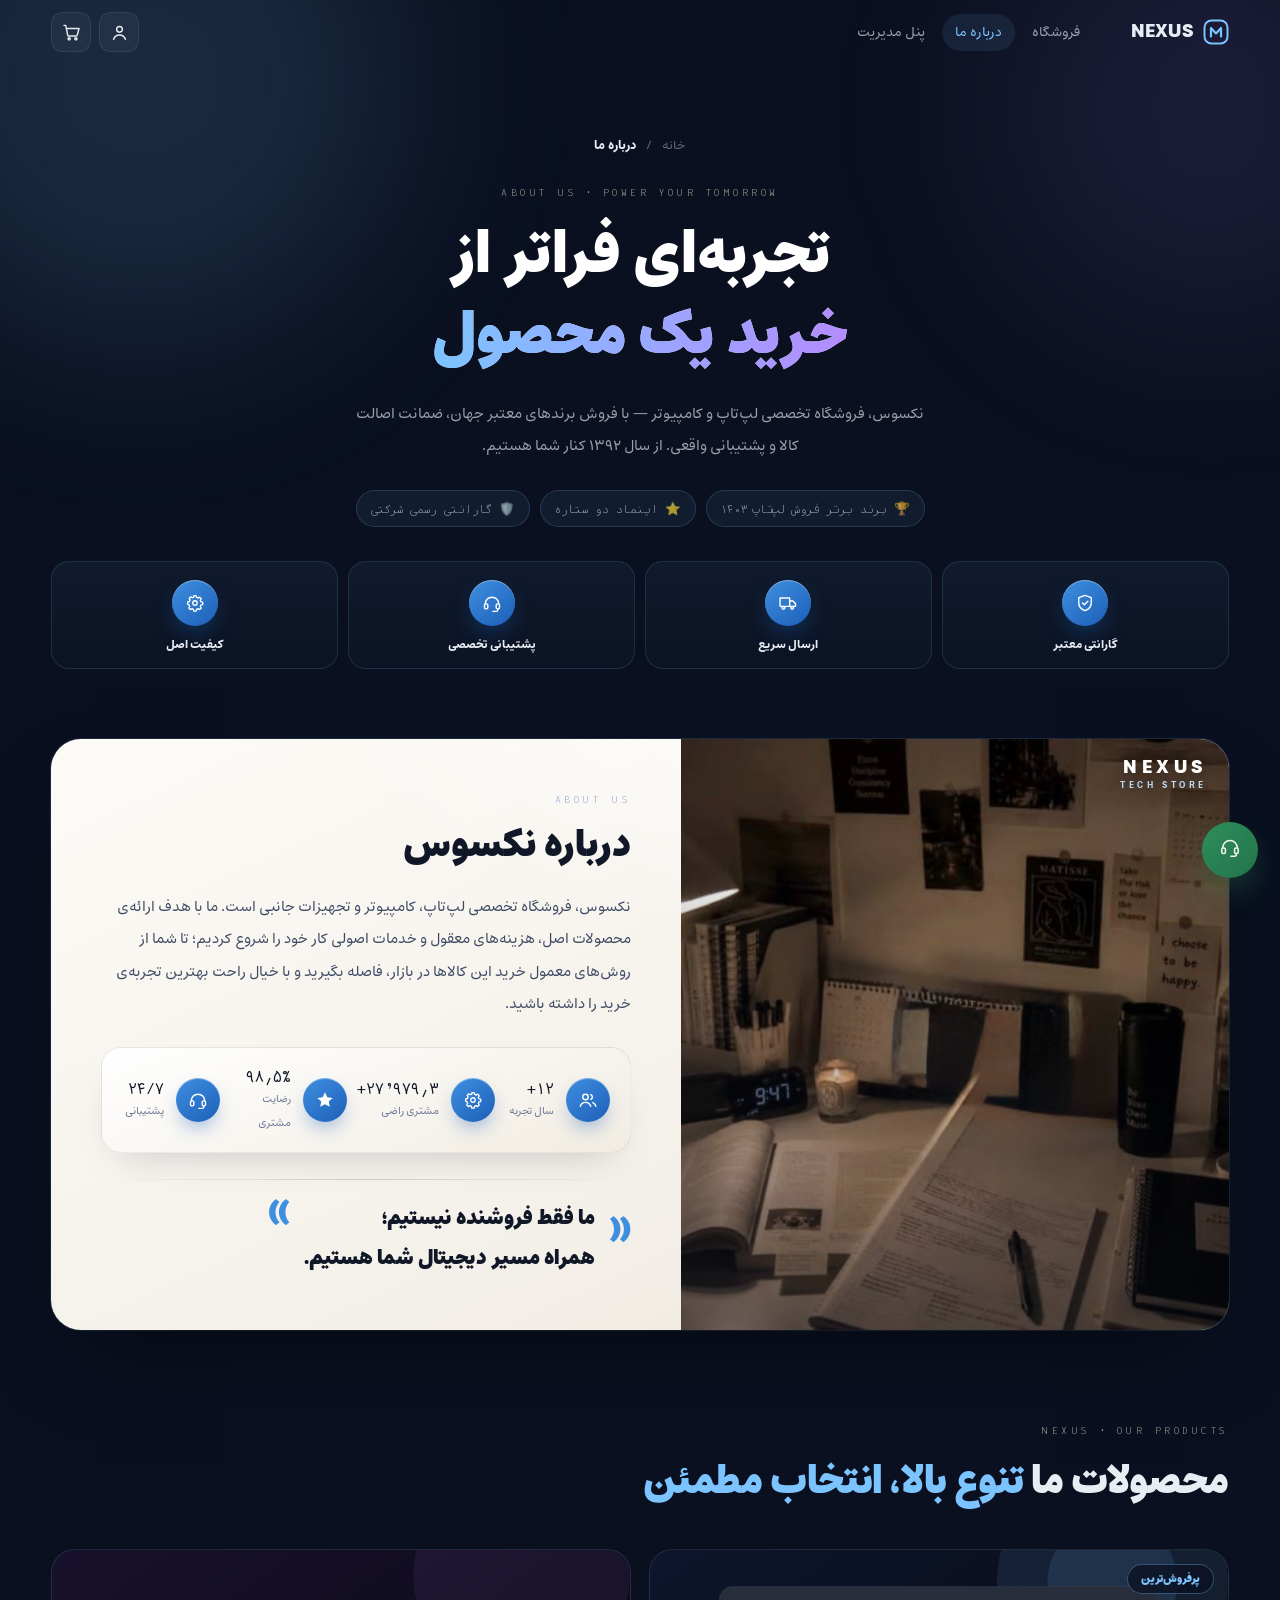
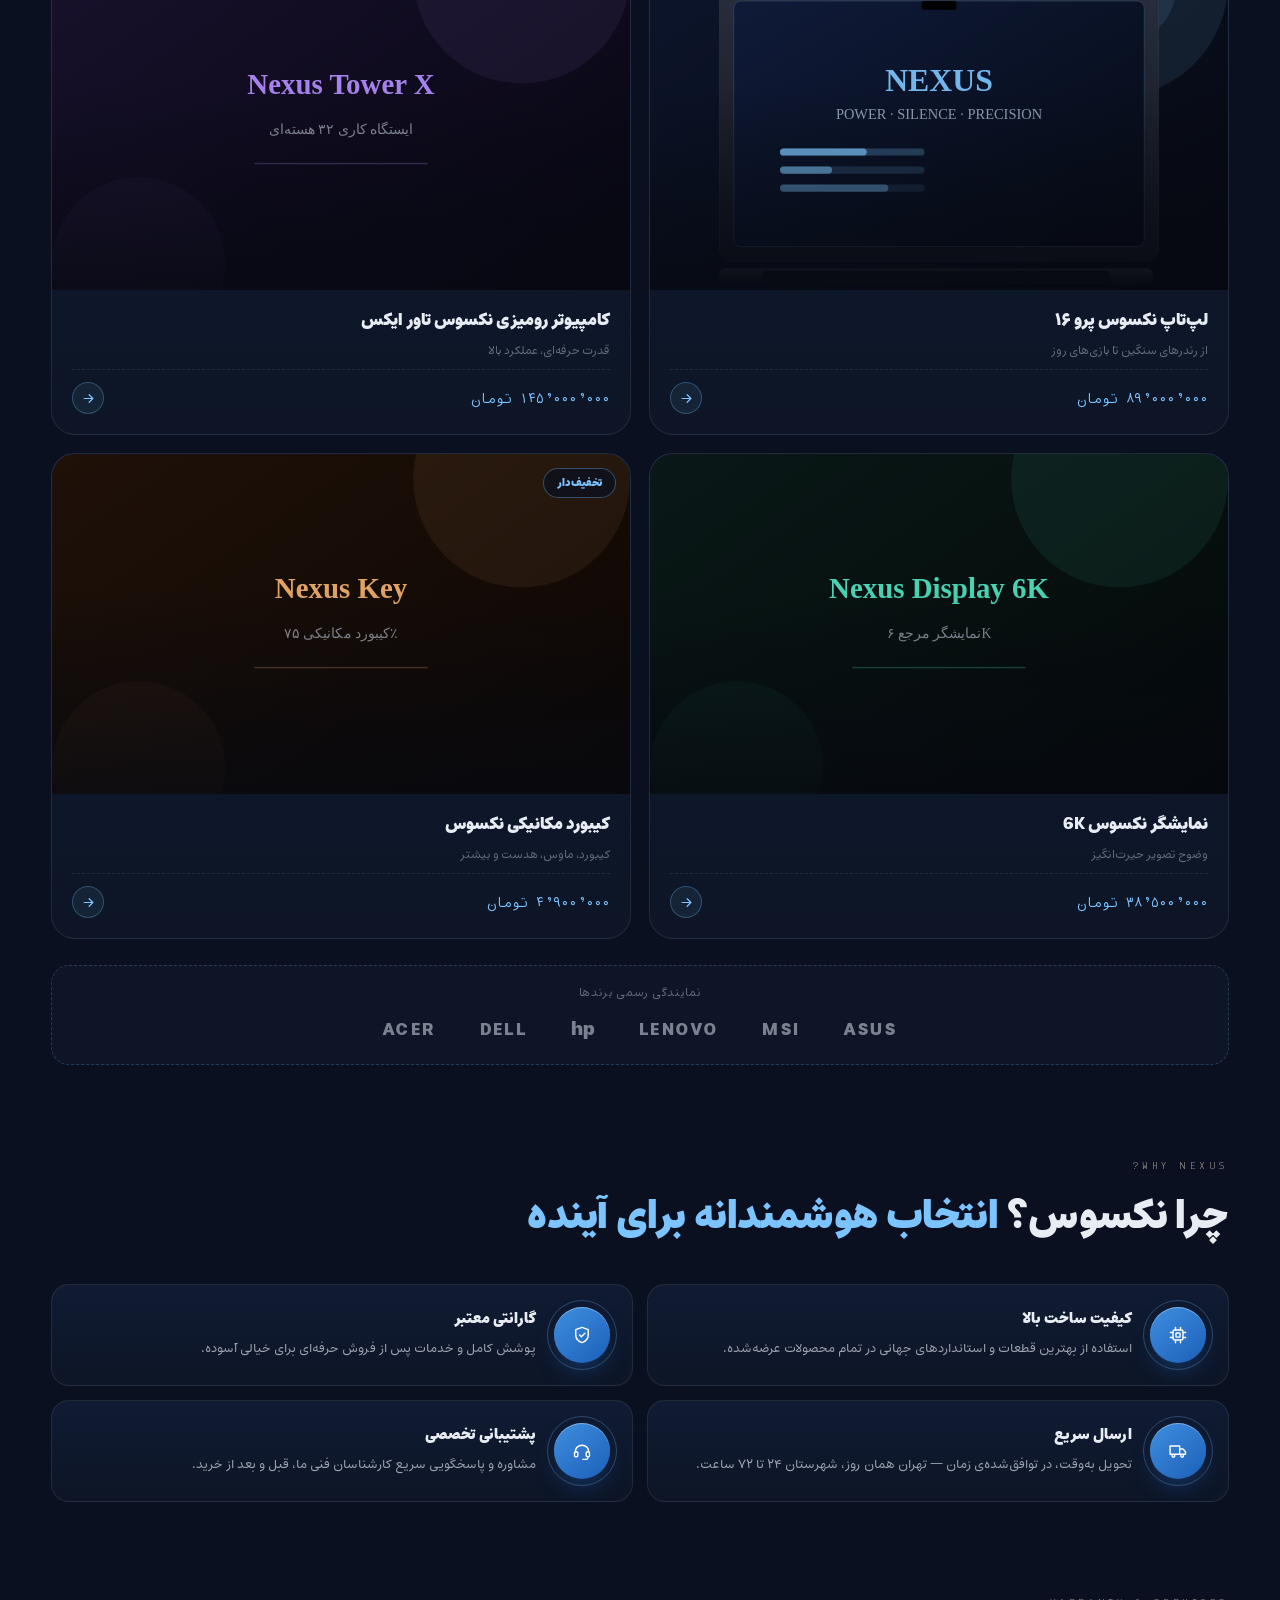
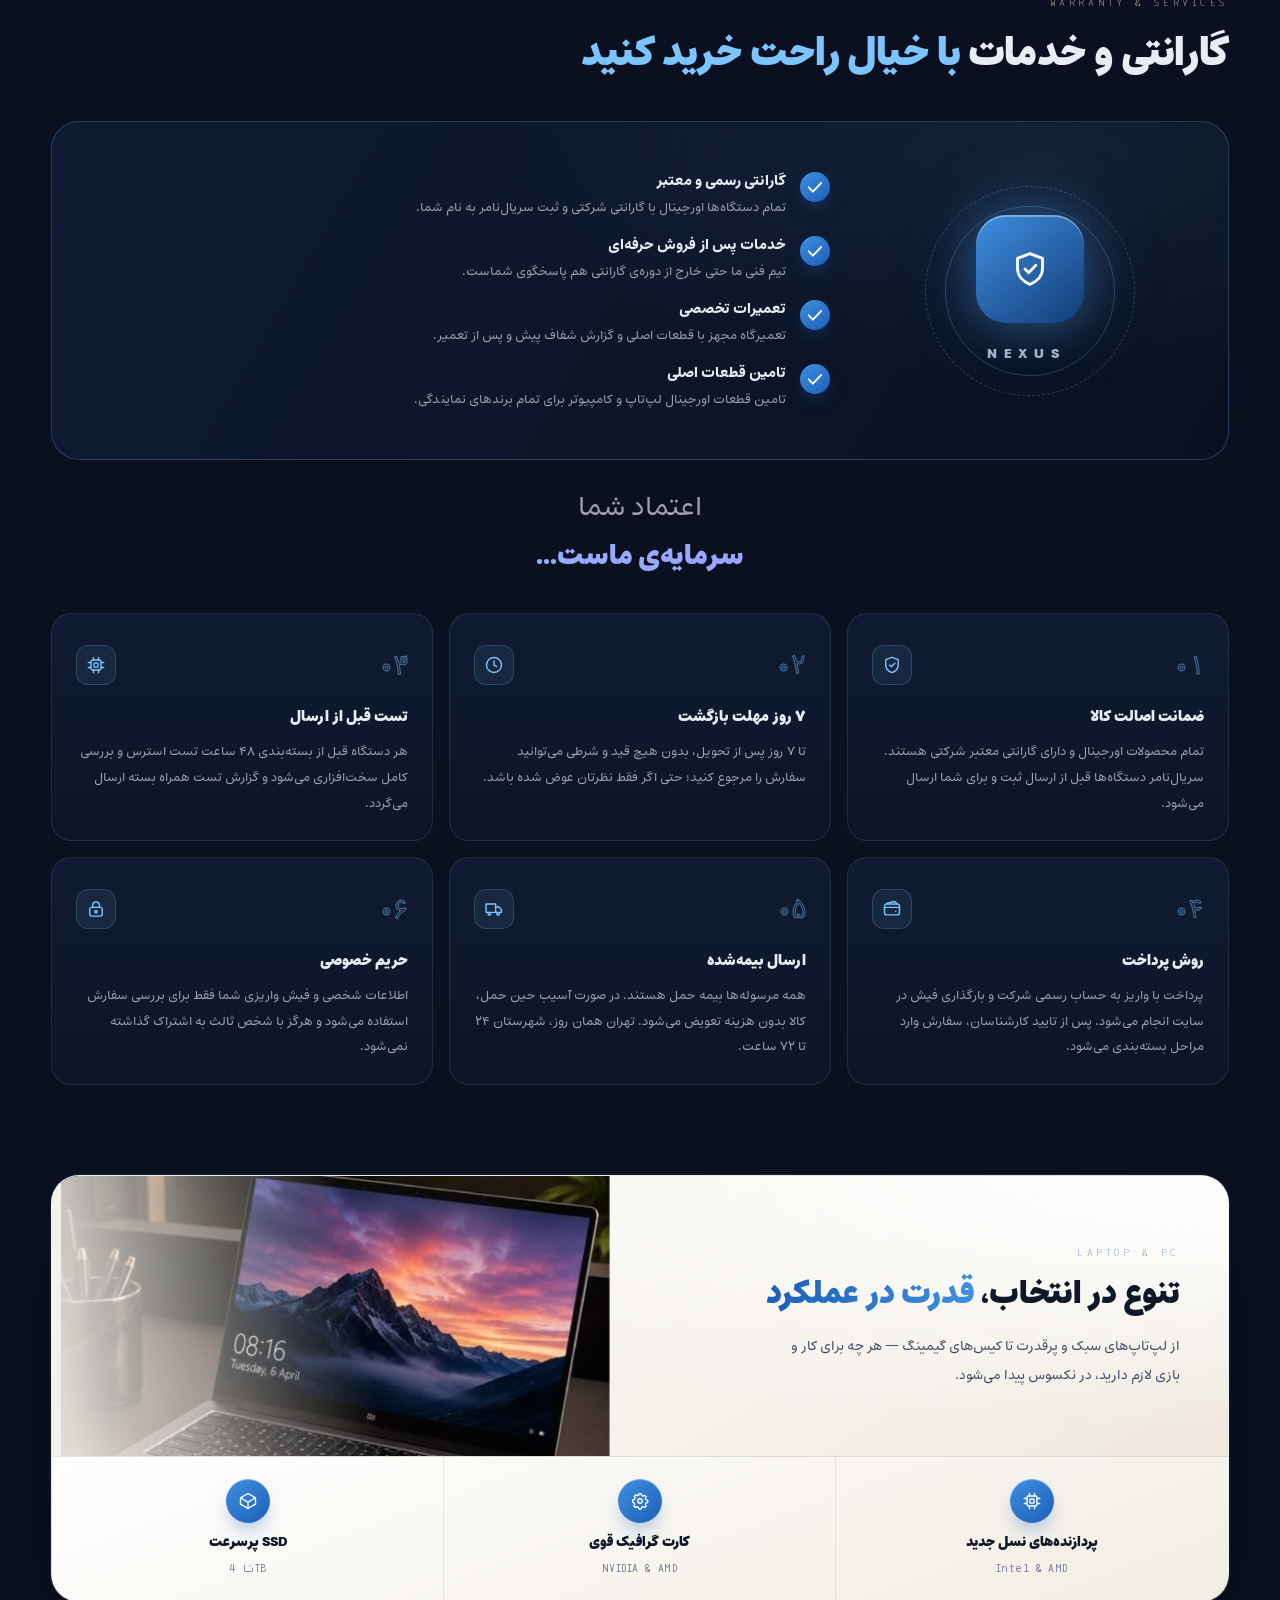
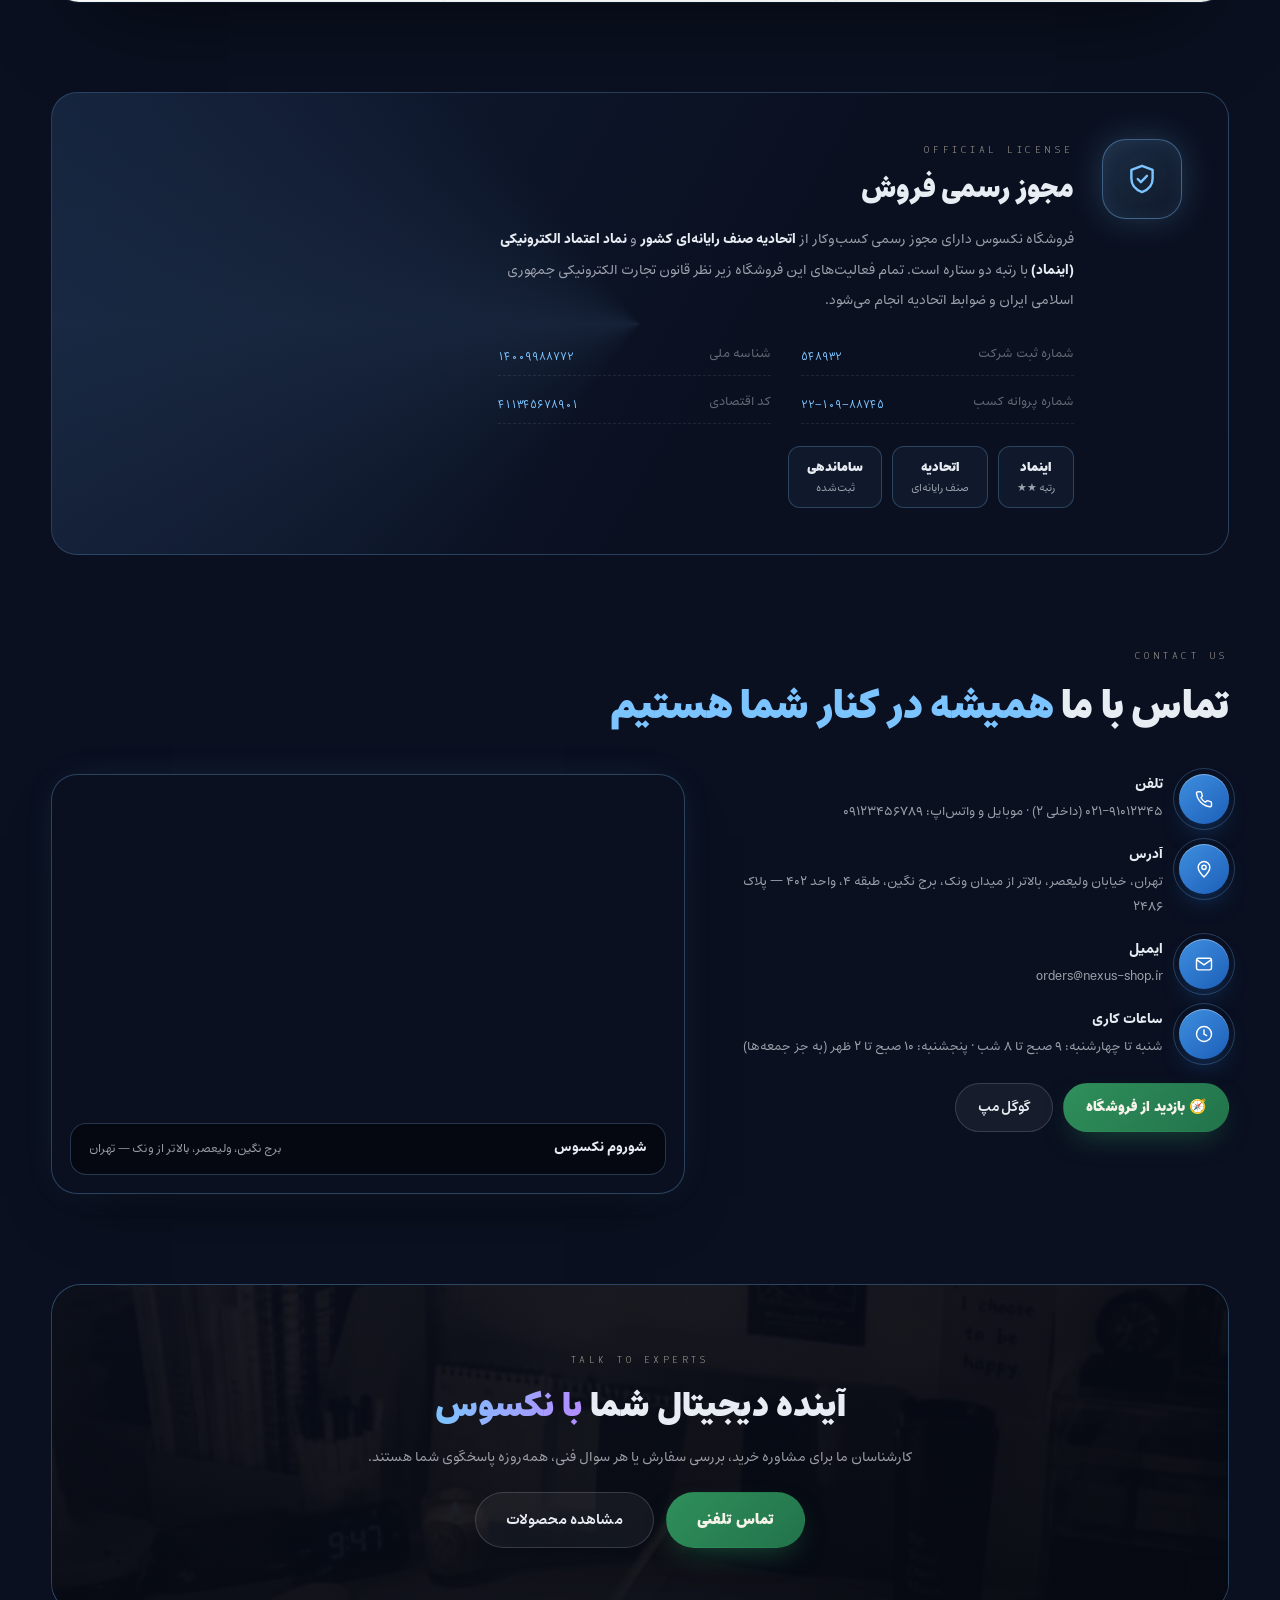
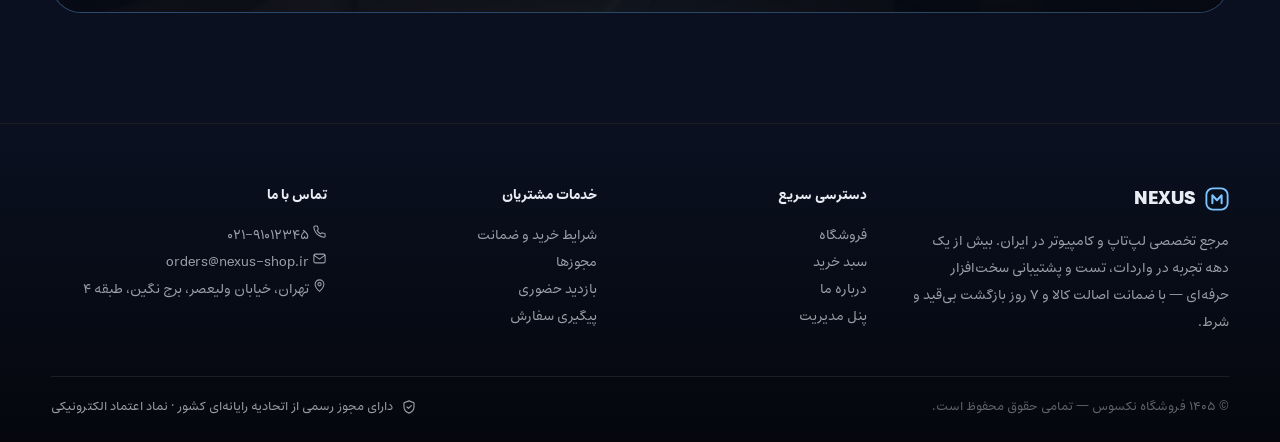
==== commit 55edf060: "admin: cinematic banner layout per reference; about: poster-style product showcase" ====
--- a/about.html
+++ b/about.html
@@ -8,7 +8,7 @@
 <link rel="preconnect" href="https://fonts.gstatic.com" crossorigin>
 <link href="https://fonts.googleapis.com/css2?family=Vazirmatn:wght@200;300;400;500;600;700;800;900&display=swap" rel="stylesheet">
 <link rel="stylesheet" href="fonts/fonts.css?v=1">
-<link rel="stylesheet" href="css/styles.css?v=8">
+<link rel="stylesheet" href="css/styles.css?v=9">
 <link rel="icon" href="data:image/svg+xml,<svg xmlns='http://www.w3.org/2000/svg' viewBox='0 0 26 26'><rect x='1' y='1' width='24' height='24' rx='7' fill='%230a1020' stroke='%237cc4ff' stroke-width='2'/><path d='M8 17.5V9l5 5.4L18 9v8.5' stroke='%237cc4ff' stroke-width='2.2' fill='none' stroke-linecap='round'/></svg>">
 </head>
 <body>
@@ -369,7 +369,7 @@
   document.getElementById('licBadge').innerHTML = UI.icon('shield', 34);
   UI.observeReveals();
 
-  /* ---- products showcase (real store items) ---- */
+  /* ---- products showcase (real store items — poster grid) ---- */
   const showcase = document.getElementById('abShowcase');
   if (showcase) {
     const picks = [
@@ -385,14 +385,21 @@
       card.className = 'show-card reveal';
       card.href = 'index.html#store';
       card.innerHTML = `
-        <span class="sc-media"><img src="${p.image}" alt="${S.esc(p.name_fa || p.name)}" loading="lazy"></span>
+        <span class="sc-media">
+          <img src="${p.image}" alt="${S.esc(p.name_fa || p.name)}" loading="lazy">
+          ${p.badge ? `<span class="sc-badge">${S.esc(p.badge)}</span>` : ''}
+        </span>
         <span class="sc-body">
           <b>${S.esc(p.name_fa || p.name)}</b>
           <small>${S.esc(tag)}</small>
-          <span class="sc-price">${S.toman(p.price)}</span>
+          <span class="sc-price-row">
+            <span class="sc-price">${S.toman(p.price)}</span>
+            <span class="sc-go">${UI.icon('arrowL', 15)}</span>
+          </span>
         </span>`;
       showcase.appendChild(card);
     });
+    UI.observeReveals(showcase);
   }
 
   /* ---- count-up for stats (Persian digits) ---- */
@@ -537,35 +544,57 @@
   display:block;text-align:left;margin-top:2px;
 }
 
-/* ========= PRODUCTS SHOWCASE (poster 3) ========= */
-.ab-showcase{display:grid;grid-template-columns:repeat(4,1fr);gap:16px}
-@media(max-width:1020px){.ab-showcase{grid-template-columns:repeat(2,1fr)}}
-@media(max-width:560px){.ab-showcase{grid-template-columns:1fr}}
+/* ========= PRODUCTS SHOWCASE (poster 3 — big 2×2 grid) ========= */
+.ab-showcase{display:grid;grid-template-columns:repeat(2,1fr);gap:18px}
+@media(max-width:680px){.ab-showcase{grid-template-columns:1fr}}
 .show-card{
-  display:flex;flex-direction:column;border-radius:20px;overflow:hidden;
+  display:flex;flex-direction:column;border-radius:24px;overflow:hidden;
   background:linear-gradient(180deg,var(--panel2),var(--panel));
-  border:1px solid var(--line);text-decoration:none;
+  border:1px solid var(--line);text-decoration:none;position:relative;
   transition:transform .35s,border-color .35s,box-shadow .35s;
 }
+.show-card::before{
+  content:"";position:absolute;inset-inline:0;top:0;height:1px;z-index:1;
+  background:linear-gradient(90deg,transparent,rgba(124,196,255,.55),transparent);
+  opacity:0;transition:opacity .35s;
+}
 .show-card:hover{
-  transform:translateY(-6px);border-color:rgba(124,196,255,.4);
-  box-shadow:0 26px 54px -24px rgba(124,196,255,.35);
-}
-.sc-media{display:block;aspect-ratio:16/11;overflow:hidden;position:relative}
-.sc-media img{width:100%;height:100%;object-fit:cover;transition:transform .6s}
-.show-card:hover .sc-media img{transform:scale(1.06)}
+  transform:translateY(-7px);border-color:rgba(124,196,255,.42);
+  box-shadow:0 30px 60px -24px rgba(124,196,255,.32);
+}
+.show-card:hover::before{opacity:1}
+.sc-media{display:block;aspect-ratio:16/9.4;overflow:hidden;position:relative}
+.sc-media img{width:100%;height:100%;object-fit:cover;transition:transform .65s}
+.show-card:hover .sc-media img{transform:scale(1.07)}
 .sc-media::after{
   content:"";position:absolute;inset:0;
-  background:linear-gradient(180deg,transparent 55%,rgba(6,9,17,.55));
-}
-.sc-body{padding:16px 18px 18px;display:flex;flex-direction:column;gap:6px;flex:1}
-.sc-body b{font-size:14.5px;color:var(--ink)}
-.sc-body small{font-size:11.5px;color:var(--ink3)}
+  background:linear-gradient(180deg,rgba(6,9,17,.08) 40%,rgba(6,9,17,.72));
+}
+.sc-badge{
+  position:absolute;top:14px;inset-inline-start:14px;z-index:2;
+  padding:5px 13px;border-radius:999px;font-size:11px;font-weight:800;
+  background:rgba(10,16,32,.72);backdrop-filter:blur(6px);
+  border:1px solid rgba(124,196,255,.35);color:var(--ab-accent);
+}
+.sc-body{padding:18px 20px 20px;display:flex;flex-direction:column;gap:7px;flex:1}
+.sc-body b{font-size:16.5px;font-weight:800;color:var(--ink)}
+.sc-body small{font-size:12px;color:var(--ink3);line-height:1.8}
+.sc-price-row{
+  margin-top:auto;padding-top:12px;
+  display:flex;align-items:center;justify-content:space-between;gap:10px;
+  border-top:1px dashed var(--line);
+}
 .sc-price{
-  margin-top:auto;padding-top:10px;
   font-family:'AzarMehr Mono','Estedad',sans-serif;
-  font-size:14px;font-weight:700;color:var(--ab-accent);
-}
+  font-size:15px;font-weight:700;color:var(--ab-accent);
+}
+.sc-go{
+  width:32px;height:32px;border-radius:50%;flex:none;
+  background:rgba(124,196,255,.08);border:1px solid rgba(124,196,255,.28);
+  display:grid;place-items:center;color:var(--ab-accent);
+  transition:background .3s,transform .3s;
+}
+.show-card:hover .sc-go{background:rgba(124,196,255,.2);transform:translateX(-4px)}
 .ab-brands{
   margin-top:26px;border:1px dashed rgba(124,196,255,.22);border-radius:18px;
   padding:18px 22px;display:flex;flex-direction:column;gap:12px;align-items:center;
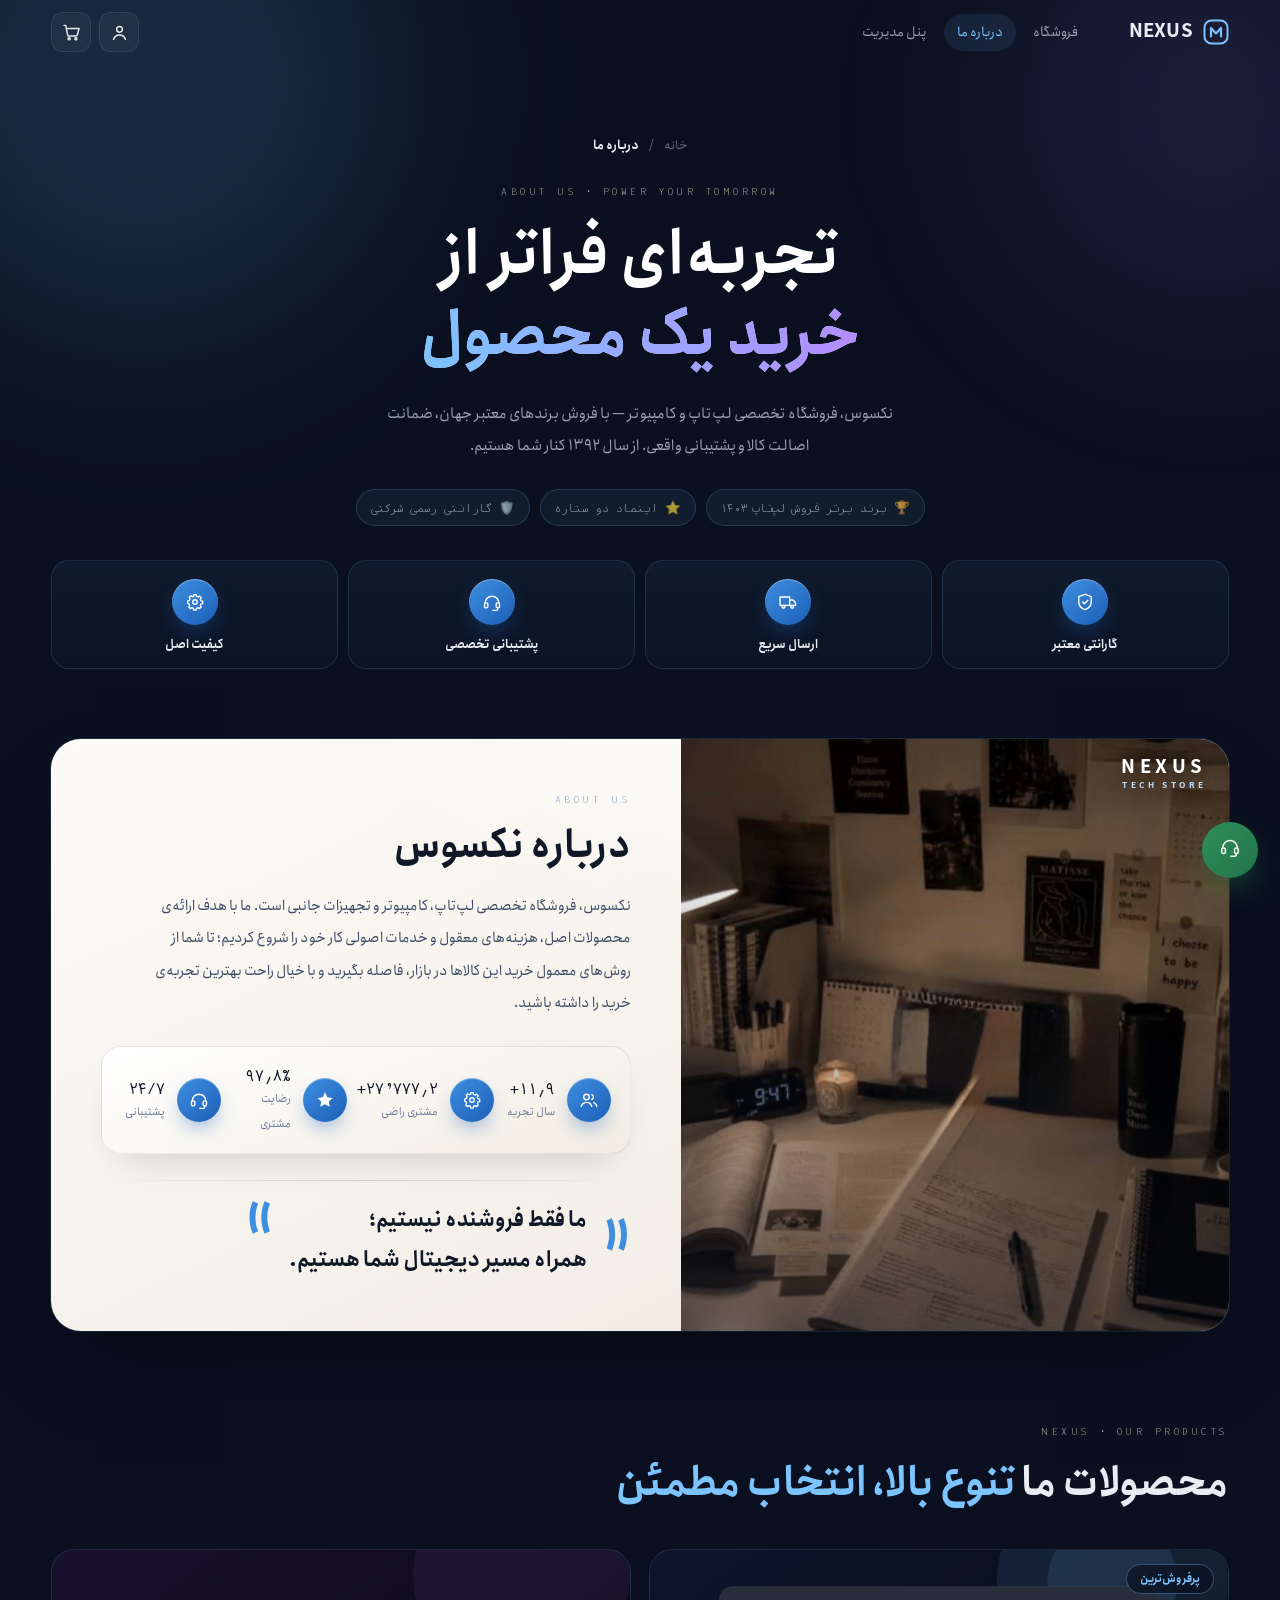
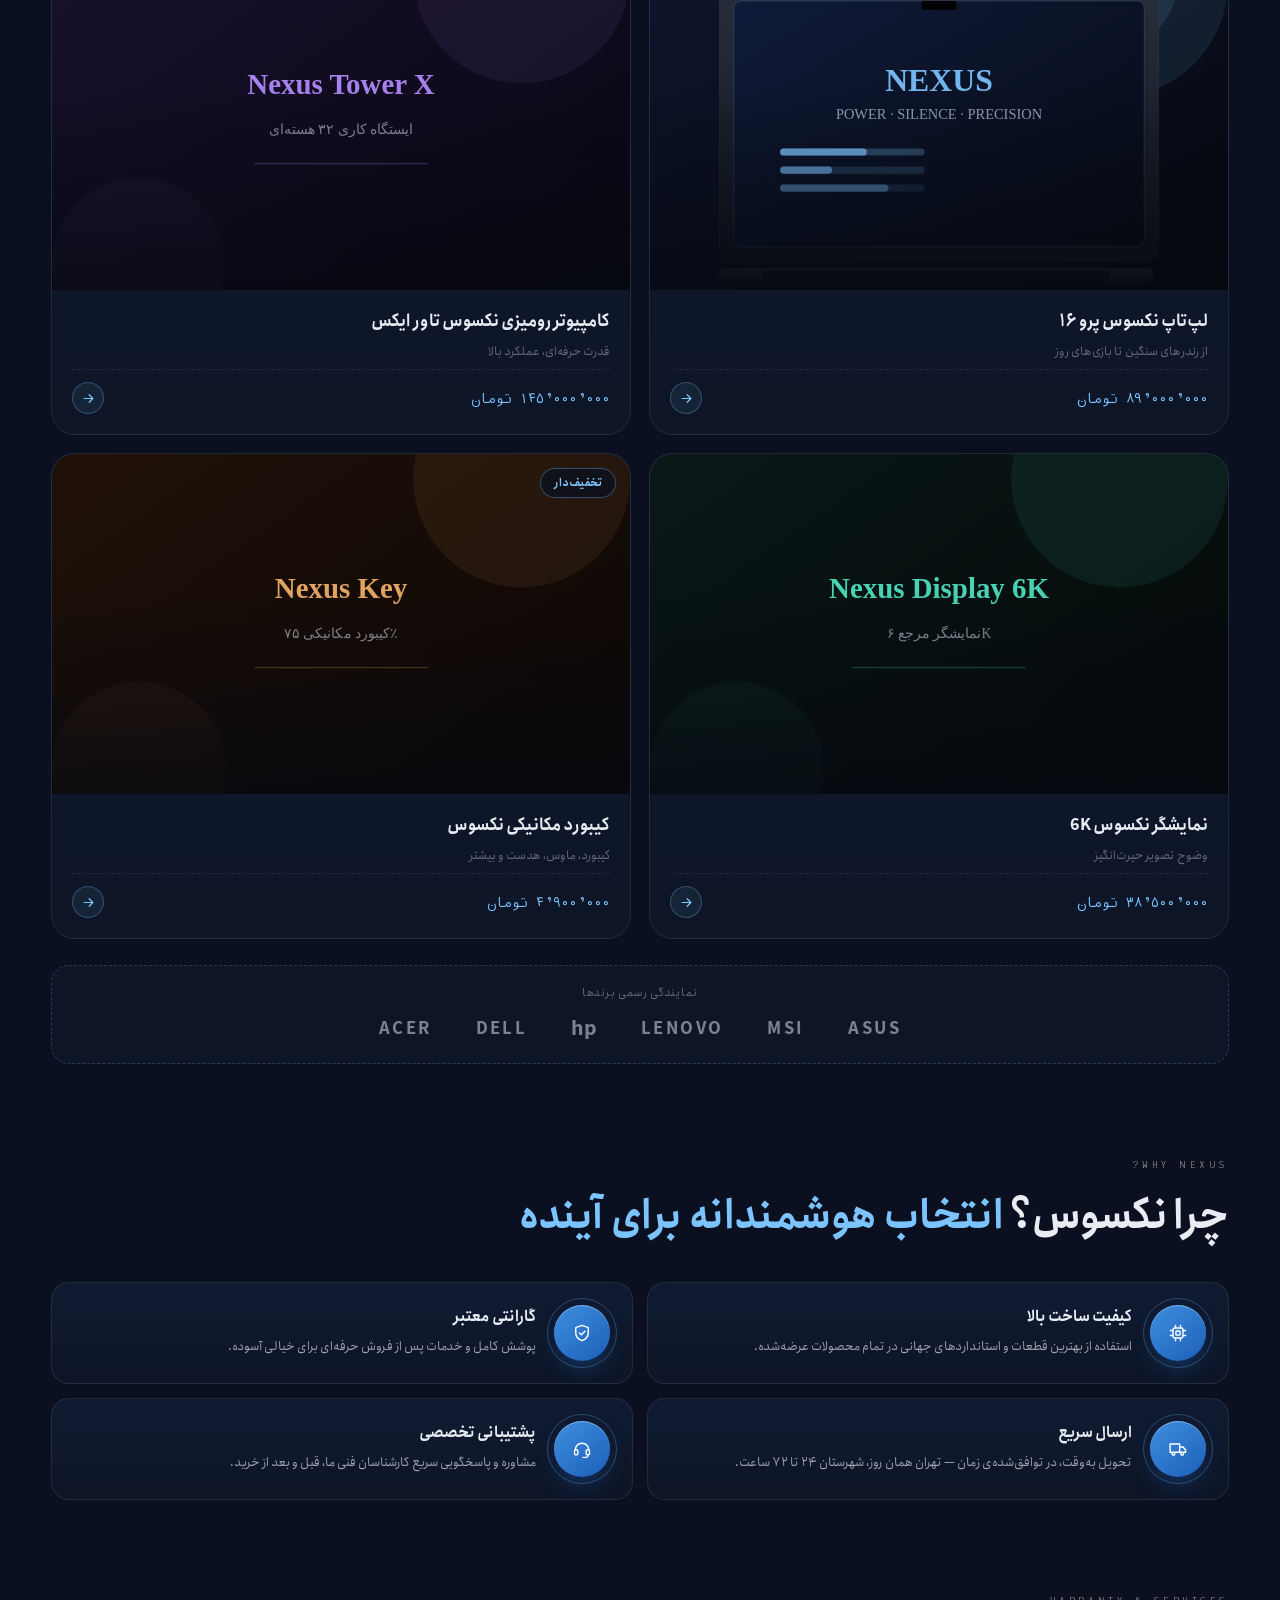
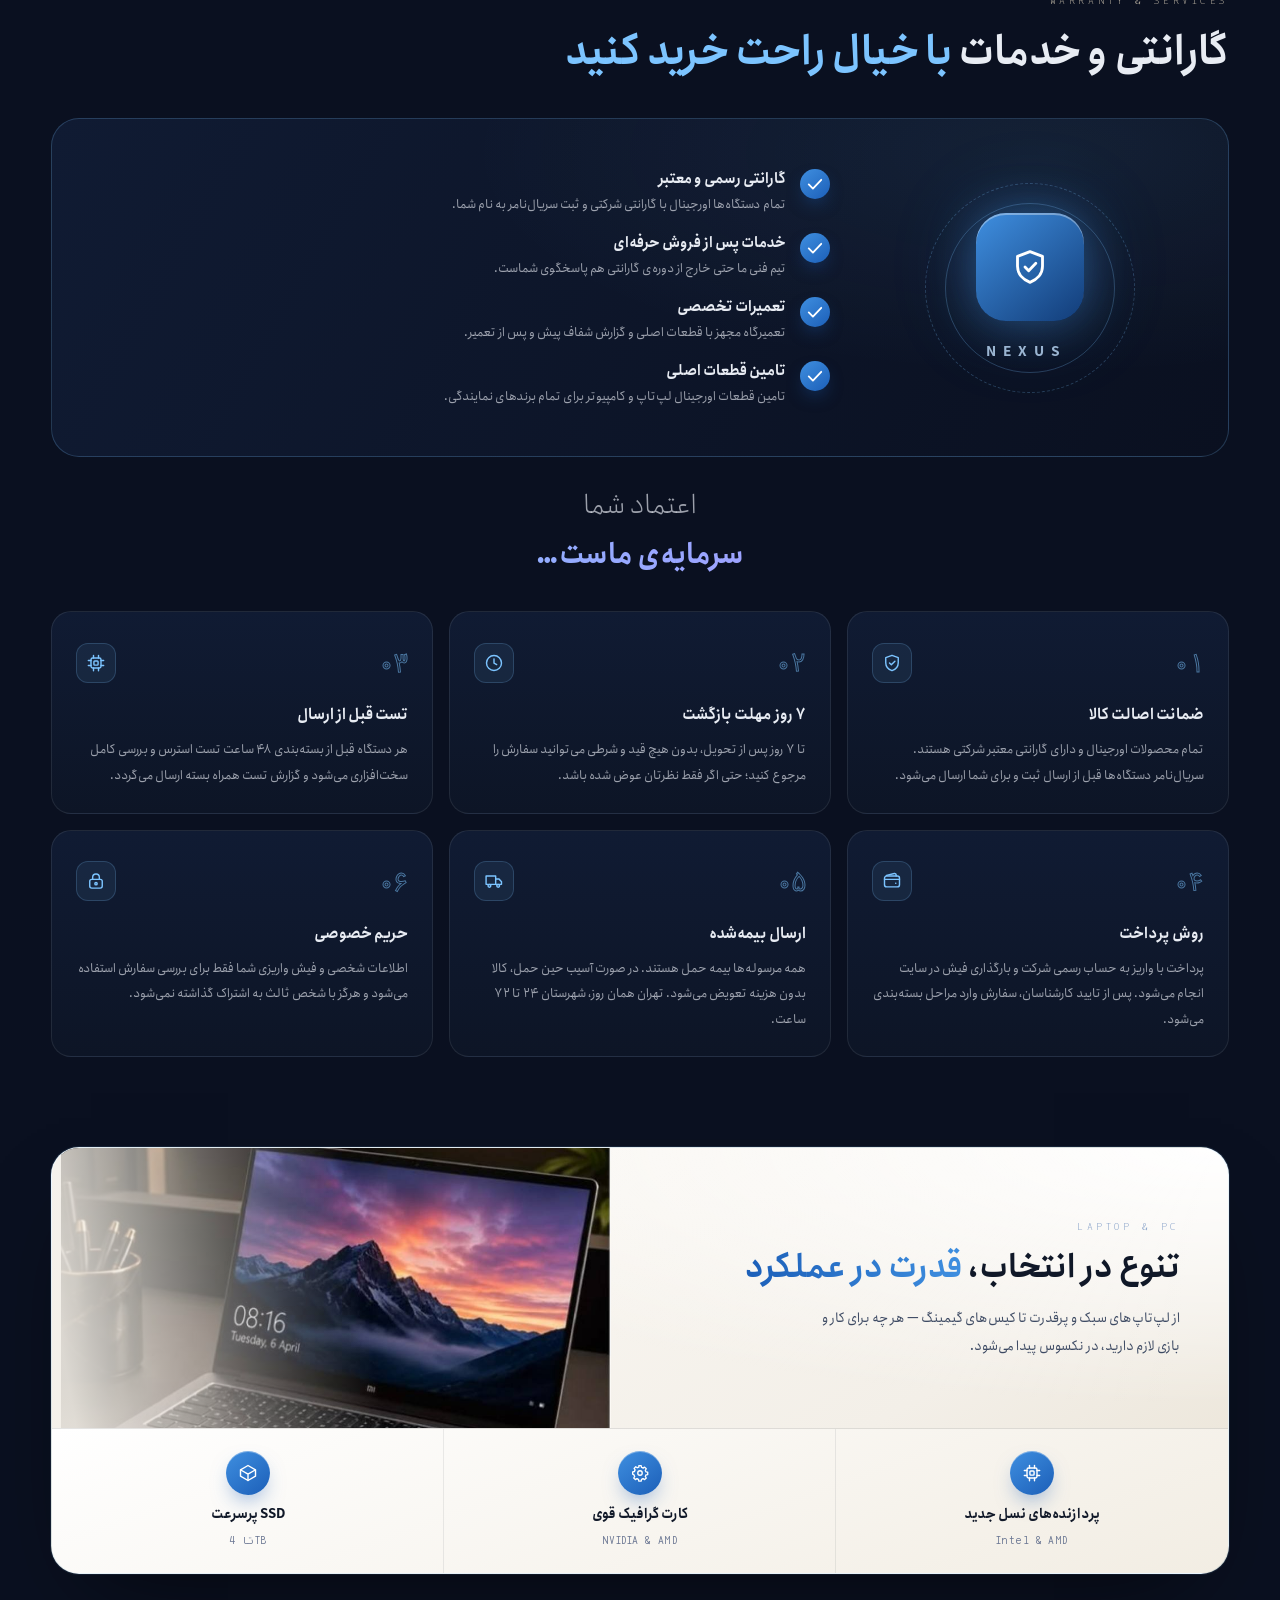
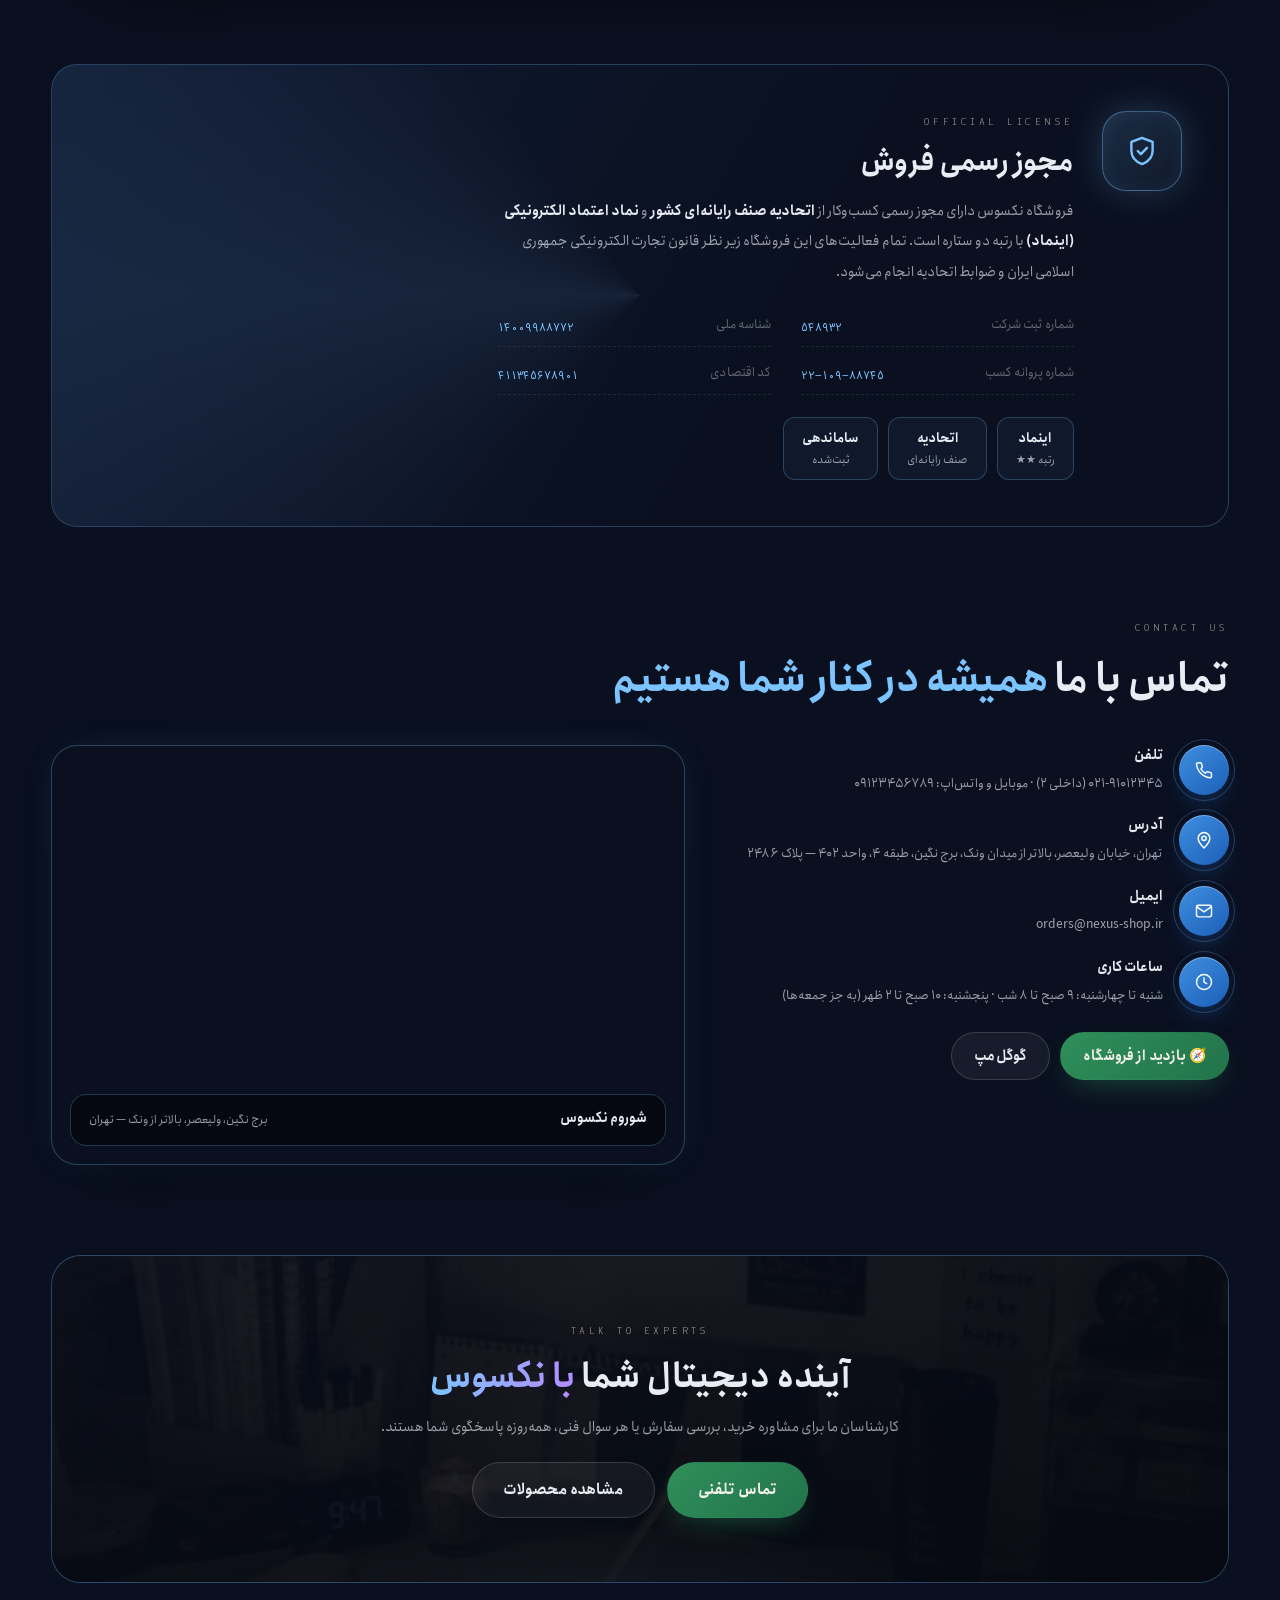
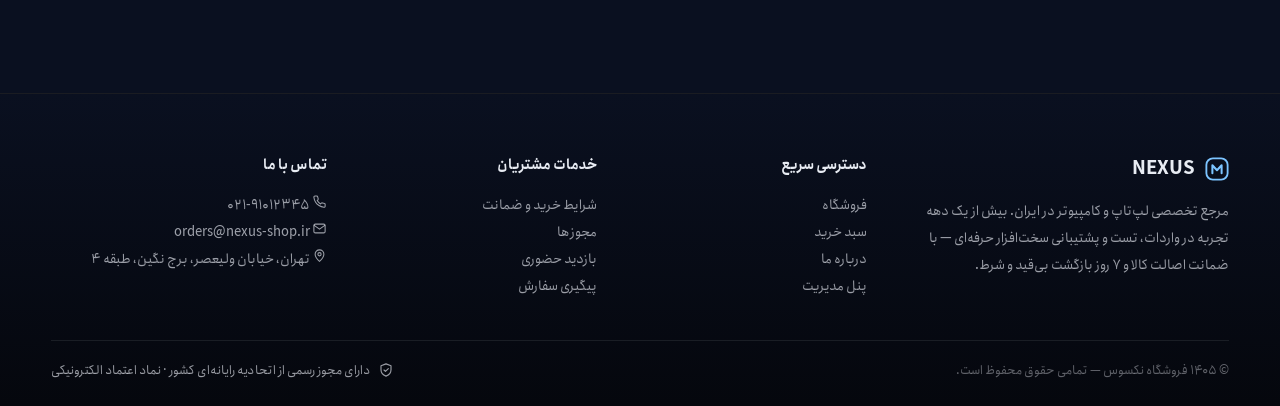
==== commit 1fd8e0b4: "fonts: switch site typography to Anjoman + AzarMehr Mono (user's list) only" ====
--- a/about.html
+++ b/about.html
@@ -4,11 +4,8 @@
 <meta charset="utf-8" />
 <meta name="viewport" content="width=device-width, initial-scale=1, viewport-fit=cover" />
 <title>درباره ما — نکسوس</title>
-<link rel="preconnect" href="https://fonts.googleapis.com">
-<link rel="preconnect" href="https://fonts.gstatic.com" crossorigin>
-<link href="https://fonts.googleapis.com/css2?family=Vazirmatn:wght@200;300;400;500;600;700;800;900&display=swap" rel="stylesheet">
-<link rel="stylesheet" href="fonts/fonts.css?v=1">
-<link rel="stylesheet" href="css/styles.css?v=9">
+<link rel="stylesheet" href="fonts/fonts.css?v=2">
+<link rel="stylesheet" href="css/styles.css?v=10">
 <link rel="icon" href="data:image/svg+xml,<svg xmlns='http://www.w3.org/2000/svg' viewBox='0 0 26 26'><rect x='1' y='1' width='24' height='24' rx='7' fill='%230a1020' stroke='%237cc4ff' stroke-width='2'/><path d='M8 17.5V9l5 5.4L18 9v8.5' stroke='%237cc4ff' stroke-width='2.2' fill='none' stroke-linecap='round'/></svg>">
 </head>
 <body>
@@ -359,8 +356,8 @@
   </section>
 </main>
 
-<script src="js/store.js?v=7"></script>
-<script src="js/app.js?v=8"></script>
+<script src="js/store.js?v=8"></script>
+<script src="js/app.js?v=10"></script>
 <script>
 document.addEventListener('DOMContentLoaded', () => {
   const UI = window.NexusUI;
@@ -523,7 +520,7 @@
   box-shadow:0 10px 22px -8px rgba(28,95,184,.65),inset 0 1px 0 rgba(255,255,255,.35);
 }
 .pstat b{
-  display:block;font-family:'AzarMehr Mono','Estedad',sans-serif;
+  display:block;font-family:'AzarMehr Mono','Anjoman',sans-serif;
   font-size:17px;font-weight:800;color:var(--ab-ink);line-height:1.2;white-space:nowrap;
 }
 .pstat small{font-size:11px;color:#6b7793}
@@ -585,7 +582,7 @@
   border-top:1px dashed var(--line);
 }
 .sc-price{
-  font-family:'AzarMehr Mono','Estedad',sans-serif;
+  font-family:'AzarMehr Mono','Anjoman',sans-serif;
   font-size:15px;font-weight:700;color:var(--ab-accent);
 }
 .sc-go{
@@ -702,7 +699,7 @@
 .term-top{display:flex;justify-content:space-between;align-items:center;margin-bottom:14px}
 .term-num{
   display:inline-block;font-size:28px;font-weight:900;
-  font-family:'AzarMehr Mono','Estedad',sans-serif;
+  font-family:'AzarMehr Mono','Anjoman',sans-serif;
   color:transparent;-webkit-text-stroke:1px rgba(124,196,255,.55);
 }
 .term-ico{
@@ -745,7 +742,7 @@
   border-bottom:1px dashed var(--line);padding:8px 0;
 }
 .lic-item span{color:var(--ink3)}
-.lic-item b{font-family:'AzarMehr Mono','Estedad',sans-serif;font-weight:700;color:var(--ab-accent)}
+.lic-item b{font-family:'AzarMehr Mono','Anjoman',sans-serif;font-weight:700;color:var(--ab-accent)}
 .lic-stamps{display:flex;gap:10px;flex-wrap:wrap;margin-top:22px}
 .stamp{
   display:flex;flex-direction:column;align-items:center;gap:2px;
@@ -900,7 +897,7 @@
 .sb-spec b{font-size:13.5px;font-weight:800}
 .sb-spec small{
   font-size:11px;color:#6b7793;
-  font-family:'AzarMehr Mono','Estedad',sans-serif;font-weight:700;letter-spacing:.04em;
+  font-family:'AzarMehr Mono','Anjoman',sans-serif;font-weight:700;letter-spacing:.04em;
 }
 
 /* ---- CTA with photo (poster 8) ---- */
--- a/fonts/fonts.css
+++ b/fonts/fonts.css
@@ -1,37 +1,28 @@
 /* =========================================================
    NEXUS — Local Web Fonts
-   ۱) استعداد (Estedad) — متن و تیترهای اصلی
-      طراح: امین عابدی — مجوز آزاد SIL OFL 1.1
-   ۲) آذرمهر مونو (AzarMehr Monospaced) — از لیست فونت‌های کاربر
-      برای لهجه‌های تکنیکی (قیمت، بَج، رابط OS داخل لپ‌تاپ)
+   فقط از لیست فونت‌های ارسالی کاربر:
+   ۱) انجمن (Anjoman) — متن و تیترهای اصلی
+      طراح: هیربد لطفیان
+   ۲) آذرمهر مونو (AzarMehr Monospaced) — لهجه‌های تکنیکی
+      (قیمت، بَج، برچسب‌های CPU/GPU/RAM داخل لپ‌تاپ)
       طراح: امین عابدی — مجوز آزاد SIL OFL 1.1
    ========================================================= */
 
-/* ---- Estedad: بدنه و تیترها ---- */
+/* ---- انجمن: بدنه و تیترها ---- */
 @font-face{
-  font-family:'Estedad';
-  src:url('Estedad-Regular.ttf') format('truetype');
-  font-weight:400;font-style:normal;font-display:swap;
+  font-family:'Anjoman';
+  src:url('Anjoman-Light.ttf') format('truetype');
+  font-weight:300;font-style:normal;font-display:swap;
 }
 @font-face{
-  font-family:'Estedad';
-  src:url('Estedad-Medium.ttf') format('truetype');
-  font-weight:500;font-style:normal;font-display:swap;
+  font-family:'Anjoman';
+  src:url('Anjoman-Regular.ttf') format('truetype');
+  font-weight:400 500;font-style:normal;font-display:swap;
 }
 @font-face{
-  font-family:'Estedad';
-  src:url('Estedad-SemiBold.ttf') format('truetype');
-  font-weight:600;font-style:normal;font-display:swap;
-}
-@font-face{
-  font-family:'Estedad';
-  src:url('Estedad-Bold.ttf') format('truetype');
-  font-weight:700;font-style:normal;font-display:swap;
-}
-@font-face{
-  font-family:'Estedad';
-  src:url('Estedad-Black.ttf') format('truetype');
-  font-weight:800 900;font-style:normal;font-display:swap;
+  font-family:'Anjoman';
+  src:url('Anjoman-Bold.ttf') format('truetype');
+  font-weight:600 900;font-style:normal;font-display:swap;
 }
 
 /* ---- آذرمهر مونو: لهجه‌های تکنیکی ---- */
--- a/css/styles.css
+++ b/css/styles.css
@@ -1,7 +1,7 @@
 /* =========================================================
    NEXUS — Global Stylesheet (RTL)
    Palette: deep navy + sky-blue accent + warm amber
-   Fonts: Estedad (body/headlines) + AzarMehr Mono (tech accents)
+   Fonts: Anjoman (body/headlines) + AzarMehr Mono (tech accents) — از لیست فونت‌های کاربر
    ========================================================= */
 
 :root{
@@ -35,7 +35,7 @@
 *{box-sizing:border-box;margin:0;padding:0}
 html{scroll-behavior:smooth}
 html,body{background:var(--bg1);color:var(--ink);
-  font-family:'Estedad','Vazirmatn',system-ui,sans-serif;
+  font-family:'Anjoman','AzarMehr Mono',system-ui,sans-serif;
   -webkit-font-smoothing:antialiased;text-rendering:optimizeLegibility}
 body{min-height:100vh;overflow-x:hidden}
 ::selection{background:rgba(124,196,255,.3)}
@@ -48,7 +48,7 @@
 
 /* tech accent font (AzarMehr Mono — from the user's font list) */
 .price,.price-old,.badge,.chip,.eyebrow,.tracking-code,.os-badge{
-  font-family:'AzarMehr Mono','Estedad',system-ui,sans-serif;
+  font-family:'AzarMehr Mono','Anjoman',system-ui,sans-serif;
 }
 
 .container{width:min(1240px,92vw);margin-inline:auto}
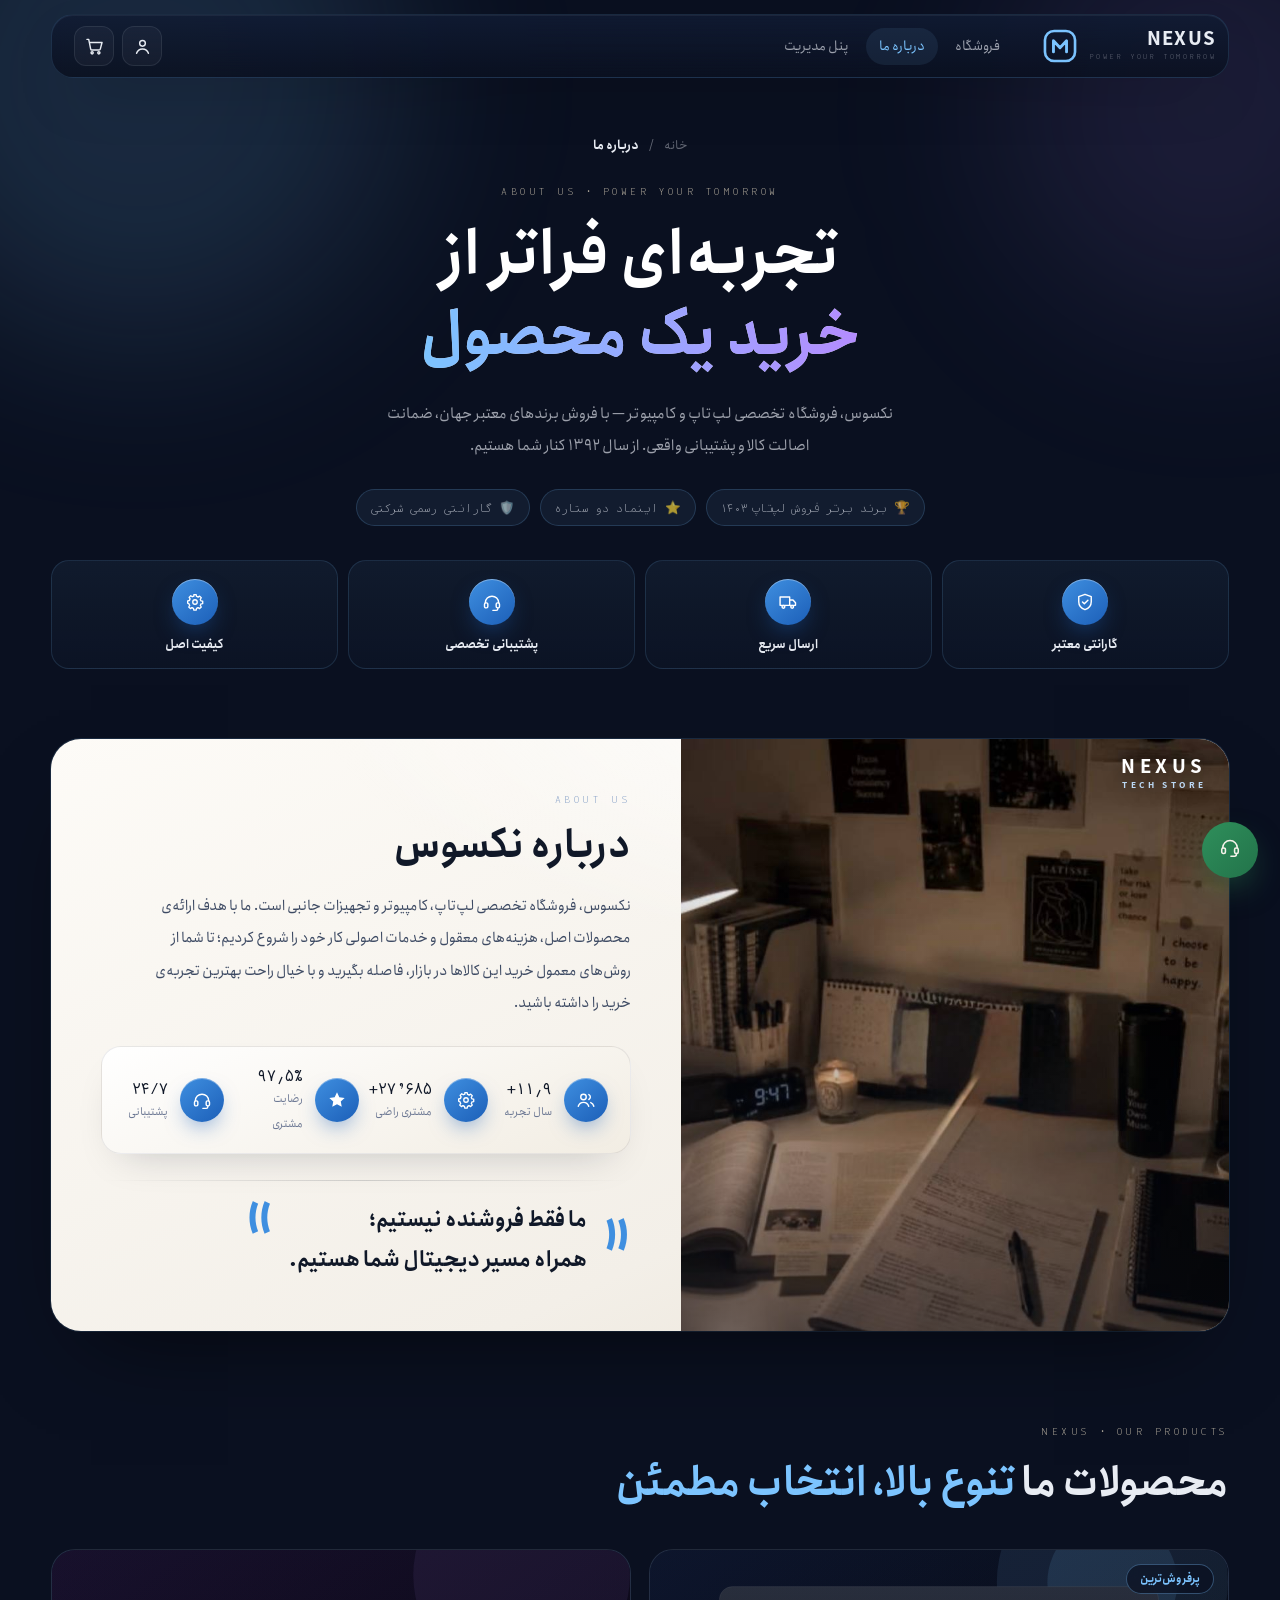
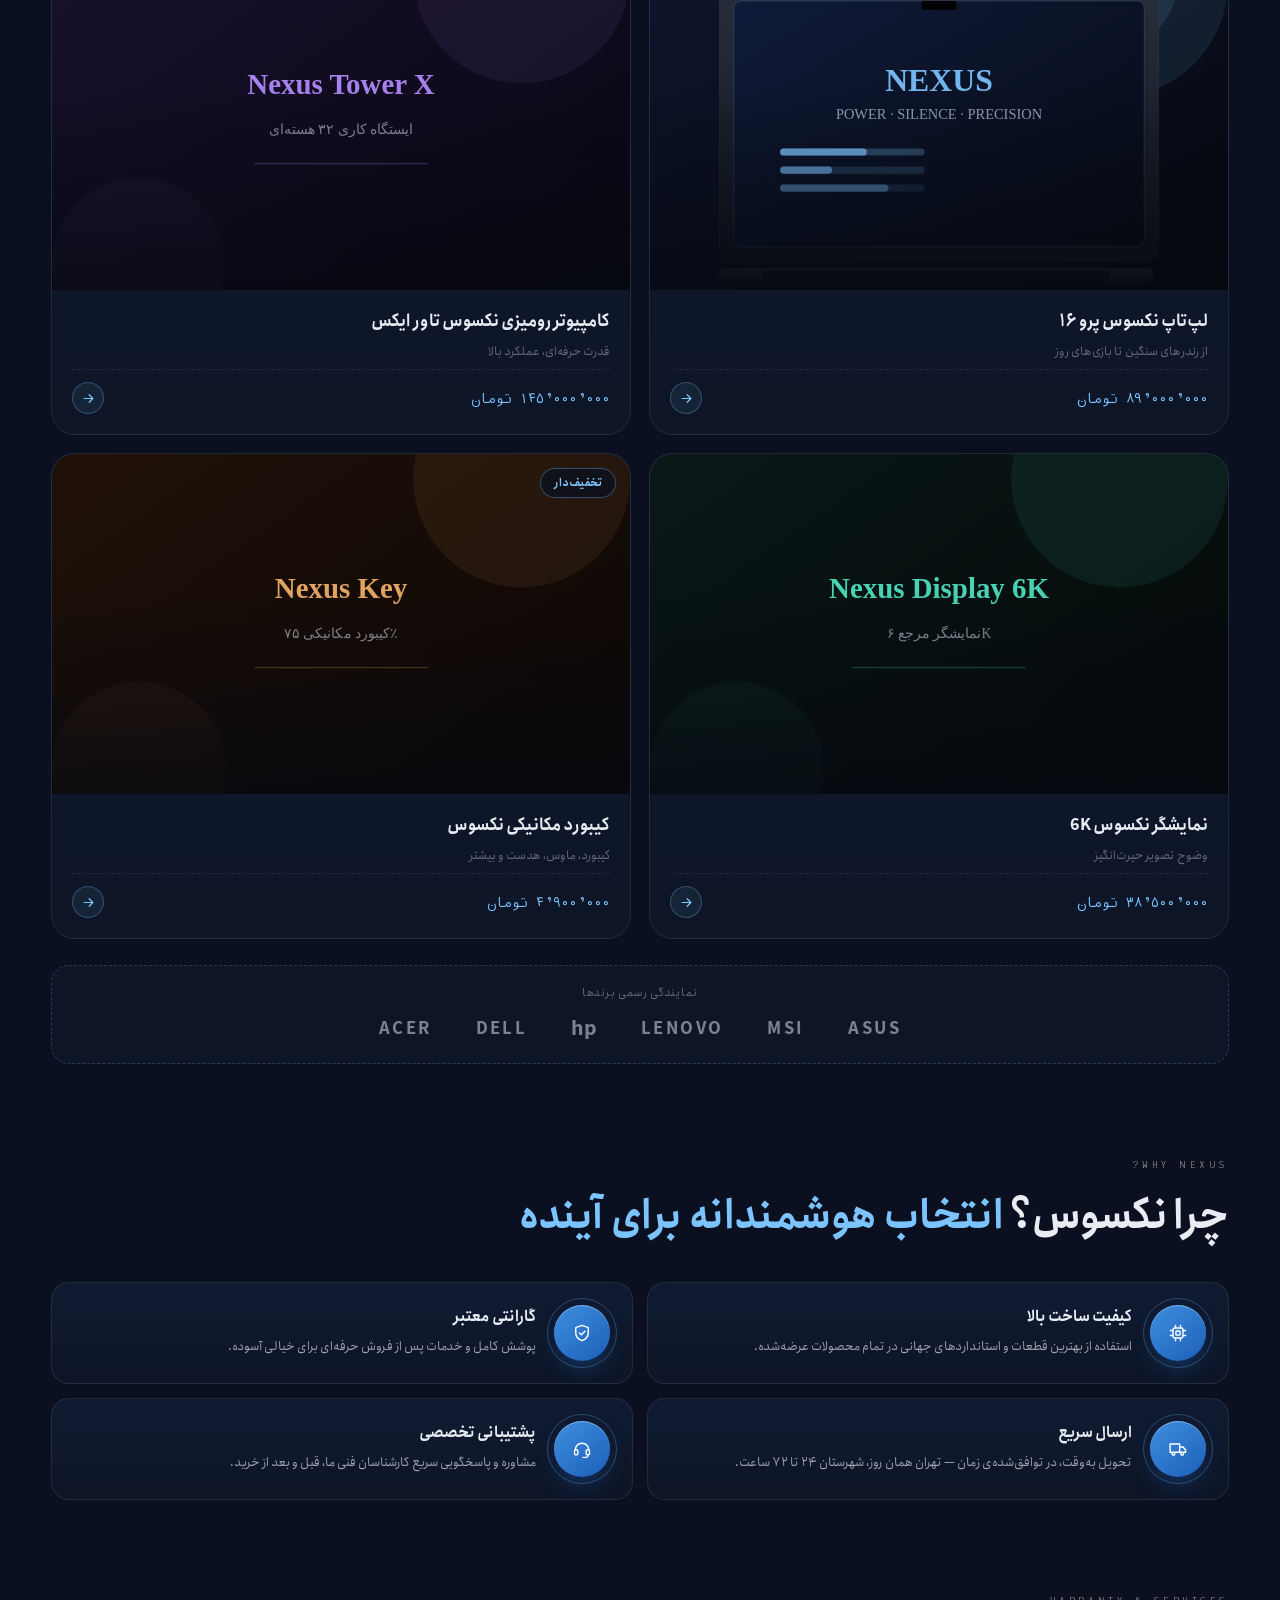
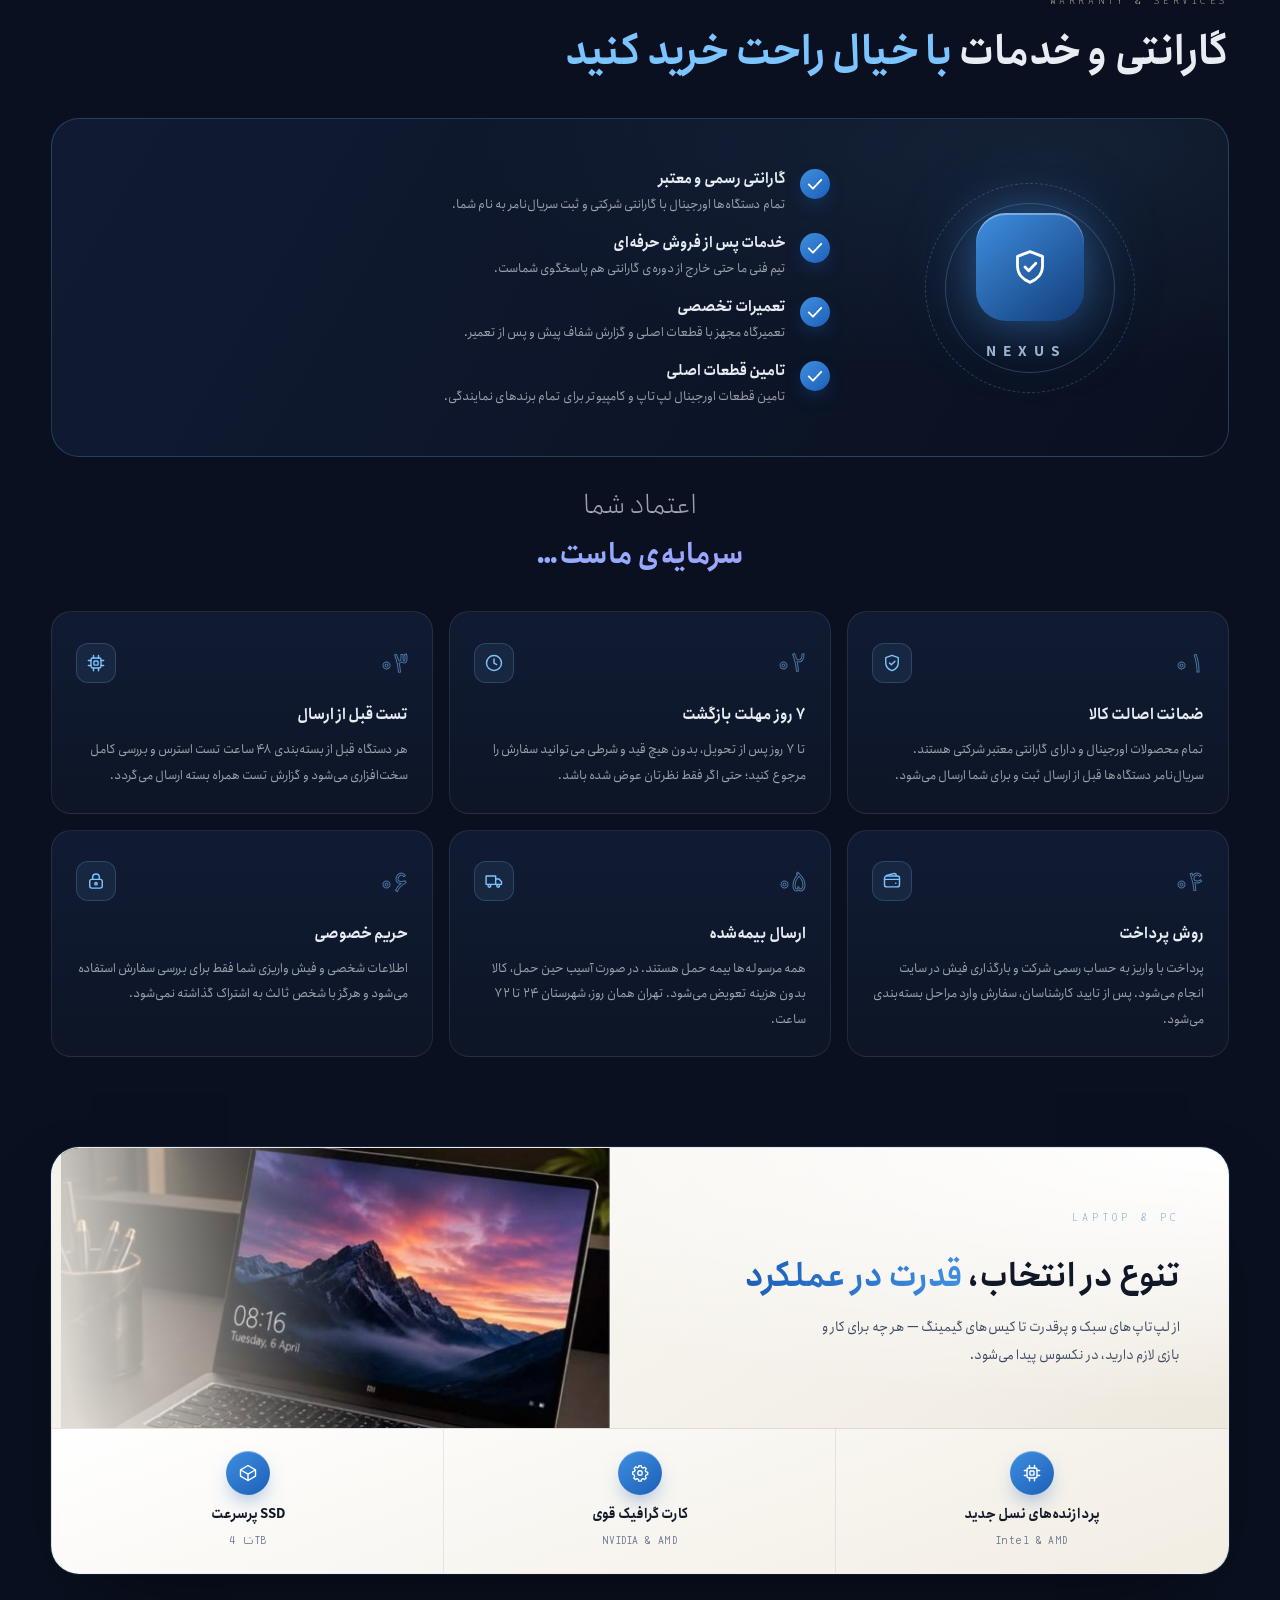
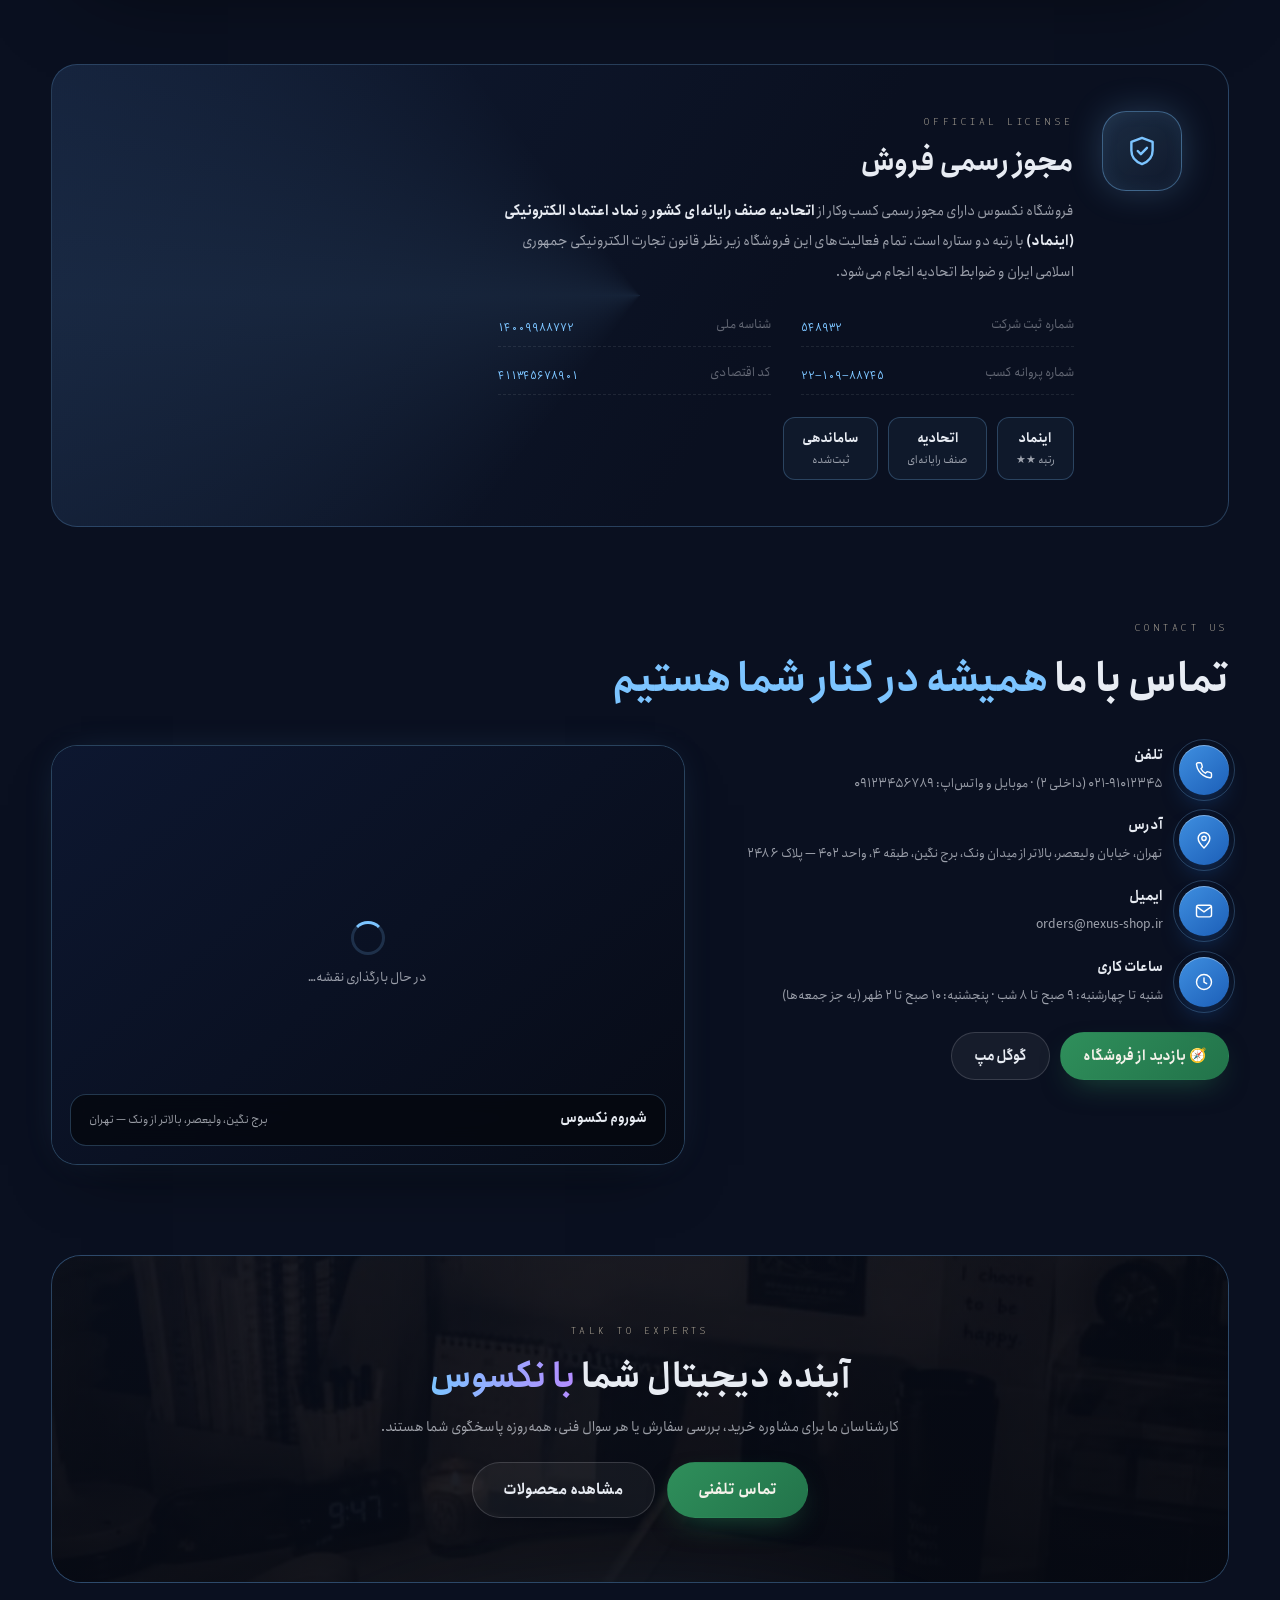
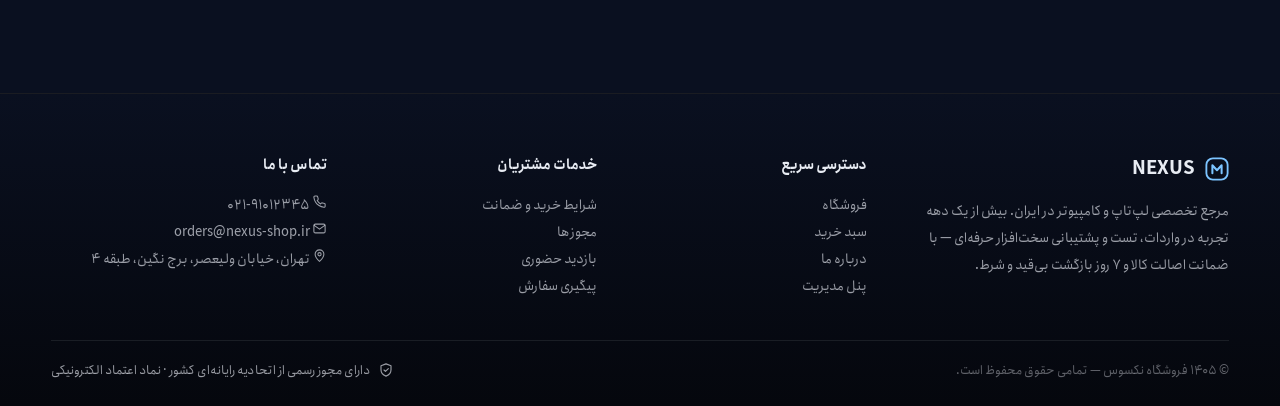
==== commit 6cb43226: "index: reference-style pill navbar + feature cards + showroom banner; hero scroll 2x shorter/faster;" ====
--- a/about.html
+++ b/about.html
@@ -5,7 +5,7 @@
 <meta name="viewport" content="width=device-width, initial-scale=1, viewport-fit=cover" />
 <title>درباره ما — نکسوس</title>
 <link rel="stylesheet" href="fonts/fonts.css?v=2">
-<link rel="stylesheet" href="css/styles.css?v=10">
+<link rel="stylesheet" href="css/styles.css?v=11">
 <link rel="icon" href="data:image/svg+xml,<svg xmlns='http://www.w3.org/2000/svg' viewBox='0 0 26 26'><rect x='1' y='1' width='24' height='24' rx='7' fill='%230a1020' stroke='%237cc4ff' stroke-width='2'/><path d='M8 17.5V9l5 5.4L18 9v8.5' stroke='%237cc4ff' stroke-width='2.2' fill='none' stroke-linecap='round'/></svg>">
 </head>
 <body>
@@ -357,7 +357,7 @@
 </main>
 
 <script src="js/store.js?v=8"></script>
-<script src="js/app.js?v=10"></script>
+<script src="js/app.js?v=11"></script>
 <script>
 document.addEventListener('DOMContentLoaded', () => {
   const UI = window.NexusUI;
--- a/css/styles.css
+++ b/css/styles.css
@@ -60,23 +60,39 @@
 ::-webkit-scrollbar-thumb:hover{background:#2a3f6b}
 
 /* =========================================================
-   HEADER
+   HEADER — floating pill navbar (reference style)
    ========================================================= */
 .site-header{
-  position:fixed;top:0;left:0;right:0;z-index:60;
+  position:fixed;top:14px;left:0;right:0;z-index:60;
   transition:background .35s ease,border-color .35s ease,backdrop-filter .35s ease;
-  border-bottom:1px solid transparent;
+  border-bottom:none;
 }
 .site-header.scrolled{
-  background:rgba(6,9,17,.82);
-  backdrop-filter:blur(14px);
-  border-bottom-color:var(--line);
-}
-.nav-inner{
-  height:var(--nav-h);display:flex;align-items:center;gap:26px;
-}
-.brand{display:flex;align-items:center;gap:10px;font-weight:800;font-size:19px;letter-spacing:.01em}
+  top:8px;
+}
+.nav-pill{
+  display:flex;align-items:center;gap:18px;
+  height:64px;padding:0 12px 0 22px;
+  border-radius:22px;
+  background:linear-gradient(180deg,rgba(16,27,51,.88),rgba(10,16,32,.88));
+  border:1px solid rgba(124,196,255,.14);
+  box-shadow:0 24px 60px -28px rgba(0,0,0,.75), inset 0 1px 0 rgba(232,236,243,.06);
+  backdrop-filter:blur(18px);
+  transition:border-color .35s ease,box-shadow .35s ease;
+}
+.site-header.scrolled .nav-pill{
+  background:linear-gradient(180deg,rgba(10,16,32,.94),rgba(6,9,17,.94));
+  border-color:rgba(124,196,255,.2);
+  box-shadow:0 18px 44px -20px rgba(0,0,0,.8), inset 0 1px 0 rgba(232,236,243,.05);
+}
+.brand{display:flex;align-items:center;gap:12px;flex:none}
 .brand svg{flex:none}
+.brand-txt{display:flex;flex-direction:column;line-height:1.15}
+.brand-txt b{font-weight:800;font-size:19px;letter-spacing:.06em}
+.brand-txt small{
+  font-size:8px;letter-spacing:.28em;color:var(--ink3);
+  font-family:'AzarMehr Mono','Anjoman',system-ui,sans-serif;font-weight:400;
+}
 .nav-links{display:flex;gap:4px;margin-inline-start:12px}
 .nav-links a{
   padding:8px 13px;border-radius:999px;font-size:13.5px;color:var(--ink2);
@@ -590,3 +606,115 @@
   animation:toastIn .4s cubic-bezier(.2,.9,.3,1.2);
 }
 .cloud-tag span{font-size:17px}
+
+/* =========================================================
+   INTRO TOP — feature cards + showroom banner (reference style)
+   ========================================================= */
+.intro-top{padding:104px 0 26px;position:relative}
+.feature-row{
+  display:grid;grid-template-columns:repeat(4,1fr);gap:16px;margin-bottom:18px;
+}
+.fcard{
+  --fcc:rgb(var(--fc,124 196 255));
+  position:relative;border-radius:20px;padding:20px 22px 16px;
+  background:linear-gradient(165deg,rgba(16,27,51,.72),rgba(10,16,32,.9));
+  border:1px solid rgba(var(--fc,124 196 255)/.22);
+  box-shadow:inset 0 1px 0 rgba(232,236,243,.05);
+  transition:transform .3s ease,border-color .3s ease,box-shadow .3s ease;
+  overflow:hidden;
+}
+.fcard::before{
+  content:'';position:absolute;inset-inline:0;top:0;height:1px;
+  background:linear-gradient(90deg,transparent,rgba(var(--fc)/.65),transparent);
+  opacity:.8;
+}
+.fcard:hover{
+  transform:translateY(-4px);
+  border-color:rgba(var(--fc)/.45);
+  box-shadow:0 22px 46px -24px rgba(0,0,0,.7), 0 0 34px -14px rgba(var(--fc)/.35);
+}
+.fcard-head{display:flex;align-items:center;justify-content:space-between;gap:12px;margin-bottom:10px}
+.fcard-head h3{font-size:15.5px;font-weight:800}
+.fcard-ico{
+  width:42px;height:42px;flex:none;border-radius:50%;display:grid;place-items:center;
+  color:rgb(var(--fc));
+  background:radial-gradient(circle at 30% 25%, rgba(var(--fc)/.22), rgba(var(--fc)/.07));
+  border:1px solid rgba(var(--fc)/.35);
+  box-shadow:0 0 18px -6px rgba(var(--fc)/.5);
+}
+.fcard p{font-size:12.5px;color:var(--ink2);line-height:1.9;min-height:44px}
+.fcard-arrow{
+  margin-top:10px;width:34px;height:34px;border-radius:50%;display:grid;place-items:center;
+  border:1px solid var(--line2);color:var(--ink2);
+  transition:background .25s,color .25s,border-color .25s,transform .25s;
+}
+.fcard-arrow svg{transform:rotate(180deg)}
+.fcard:hover .fcard-arrow{background:rgba(var(--fc)/.16);border-color:rgba(var(--fc)/.5);color:rgb(var(--fc));transform:translateX(-3px)}
+
+/* ---- showroom banner ---- */
+.showroom-banner{
+  position:relative;border-radius:30px;overflow:hidden;
+  border:1px solid rgba(124,196,255,.2);
+  background:#070b14 url('../img/showroom.jpg') 18% center / cover no-repeat;
+  box-shadow:0 40px 90px -40px rgba(0,0,0,.8);
+  min-height:540px;
+  display:flex;flex-direction:column;justify-content:space-between;
+  isolation:isolate;
+}
+.sb-overlay{
+  position:absolute;inset:0;z-index:-1;
+  background:
+    radial-gradient(ellipse 60% 55% at 85% 42%, rgba(7,11,20,.94) 22%, rgba(7,11,20,.55) 60%, rgba(7,11,20,.18) 100%),
+    linear-gradient(275deg, rgba(7,11,20,.97) 30%, rgba(7,11,20,.72) 58%, rgba(7,11,20,.25) 100%);
+}
+.sb-content{padding:clamp(30px,4.5vw,58px);max-width:640px;text-align:right}
+.sb-eyebrow{
+  font-family:'AzarMehr Mono','Anjoman',system-ui,sans-serif;
+  font-size:11.5px;letter-spacing:.34em;color:var(--ink2);margin-bottom:18px;
+}
+.sb-eyebrow i{font-style:normal;color:var(--ink3);margin:0 10px}
+.sb-title{font-size:clamp(26px,3.6vw,44px);font-weight:900;line-height:1.5;margin-bottom:16px}
+.sb-title em{font-style:normal;color:var(--accent);text-shadow:0 0 26px rgba(124,196,255,.45)}
+.sb-desc{font-size:14.5px;color:var(--ink2);line-height:2.1;margin-bottom:28px;max-width:52ch}
+.sb-actions{display:flex;gap:12px;flex-wrap:wrap;justify-content:flex-end}
+.sb-actions .btn-ghost{background:rgba(7,11,20,.55);backdrop-filter:blur(8px)}
+.sb-arr{display:inline-grid;place-items:center}
+.sb-arr svg{transform:rotate(180deg)}
+.sb-cart{display:inline-grid;place-items:center}
+
+/* banner mini-features row */
+.sb-feats{
+  display:grid;grid-template-columns:repeat(4,1fr);
+  border-top:1px solid rgba(232,236,243,.1);
+  background:linear-gradient(0deg, rgba(5,8,15,.72), rgba(5,8,15,.35));
+  backdrop-filter:blur(6px);
+}
+.sbf{
+  display:flex;align-items:center;gap:12px;padding:18px 26px;
+  border-inline-start:1px solid rgba(232,236,243,.08);
+}
+.sbf:first-child{border-inline-start:none}
+.sbf-ico{
+  width:38px;height:38px;flex:none;border-radius:50%;display:grid;place-items:center;
+  color:var(--accent);background:rgba(124,196,255,.1);border:1px solid rgba(124,196,255,.25);
+}
+.sbf b{display:block;font-size:13px;font-weight:700}
+.sbf small{font-size:11px;color:var(--ink3)}
+
+@media(max-width:1080px){
+  .feature-row{grid-template-columns:repeat(2,1fr)}
+  .sb-feats{grid-template-columns:repeat(2,1fr)}
+  .sbf:nth-child(odd){border-inline-start:none}
+  .sbf:nth-child(n+3){border-top:1px solid rgba(232,236,243,.08)}
+}
+@media(max-width:640px){
+  .feature-row{grid-template-columns:1fr}
+  .fcard p{min-height:0}
+  .showroom-banner{min-height:0}
+  .sb-content{padding:26px 22px;text-align:right}
+  .sb-actions{justify-content:flex-start}
+  .sb-actions .btn{flex:1;justify-content:center}
+  .sb-feats{grid-template-columns:1fr 1fr}
+  .sbf{padding:14px 16px}
+  .sbf b{font-size:12px}
+}
